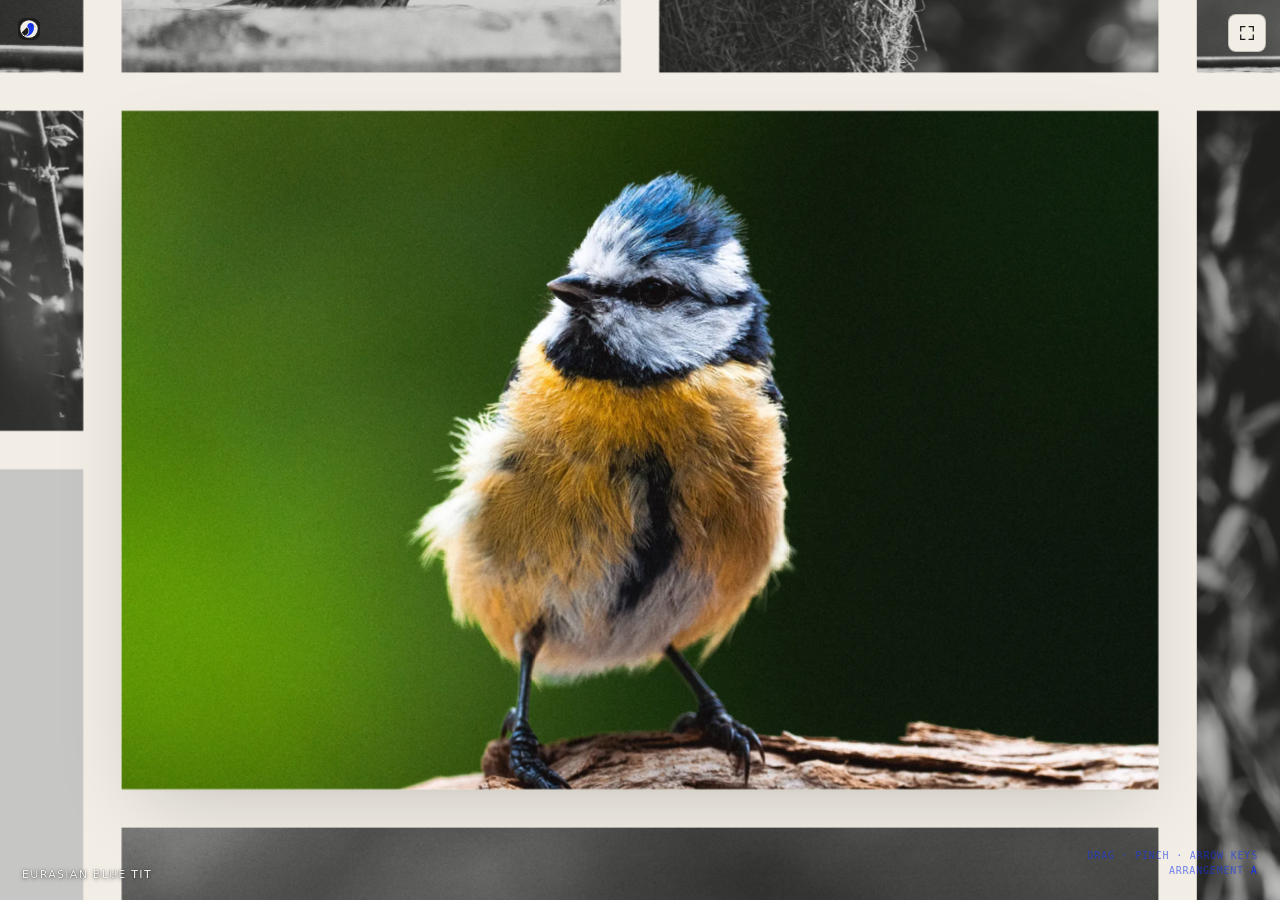
==== public/index.html @ 60cd08bb "Re-identify the tit photographs and cut the repo down to what ships Two strands of work that touch t" ====
<!DOCTYPE html>
<html lang="en">
<head>
<meta charset="UTF-8" />
<meta name="viewport" content="width=device-width, initial-scale=1.0, viewport-fit=cover" />
<title>Kees Leemeijer · Bird Photography</title>
<meta name="description" content="Portfolio of bird photography by Kees Leemeijer — a hand-arranged, pannable plane of species portraits from Europe and beyond." />
<link rel="canonical" href="https://gewoonkees132.github.io/Bird-portfolio/" />
<meta name="theme-color" content="#1635ee" />

<meta property="og:type" content="website" />
<meta property="og:site_name" content="Kees Leemeijer" />
<meta property="og:title" content="Kees Leemeijer · Bird Photography" />
<meta property="og:description" content="Portfolio of bird photography by Kees Leemeijer — a hand-arranged, pannable plane of species portraits from Europe and beyond." />
<meta property="og:url" content="https://gewoonkees132.github.io/Bird-portfolio/" />
<meta property="og:image" content="https://gewoonkees132.github.io/Bird-portfolio/files/P5-Green_Bee-eater.webp" />
<meta property="og:image:alt" content="Asian Green Bee-eater perched in evening light." />

<meta name="twitter:card" content="summary_large_image" />
<meta name="twitter:title" content="Kees Leemeijer · Bird Photography" />
<meta name="twitter:description" content="Portfolio of bird photography by Kees Leemeijer — a hand-arranged, pannable plane of species portraits from Europe and beyond." />
<meta name="twitter:image" content="https://gewoonkees132.github.io/Bird-portfolio/files/P5-Green_Bee-eater.webp" />

<link rel="icon" type="image/svg+xml" href="files/logo.svg" />
<link rel="preload" as="image" href="files/P5-Green_Bee-eater.webp" fetchpriority="high" />
<link rel="stylesheet" href="styles.css" />

<script type="application/ld+json">
{
  "@context": "https://schema.org",
  "@graph": [
    {
      "@type": "Person",
      "name": "Kees Leemeijer",
      "url": "https://gewoonkees132.github.io/Bird-portfolio/",
      "image": "https://gewoonkees132.github.io/Bird-portfolio/files/P5-Green_Bee-eater.webp",
      "jobTitle": "Bird photographer",
      "email": "mailto:kees_leemeijer@hotmail.com"
    },
    {
      "@type": "ImageGallery",
      "name": "Bird Photography by Kees Leemeijer",
      "url": "https://gewoonkees132.github.io/Bird-portfolio/",
      "creator": { "@type": "Person", "name": "Kees Leemeijer" },
      "image": [
        {"@type":"ImageObject","name":"European Robin","contentUrl":"https://gewoonkees132.github.io/Bird-portfolio/files/P1-European_Robin.webp"},
        {"@type":"ImageObject","name":"Baya Weaver","contentUrl":"https://gewoonkees132.github.io/Bird-portfolio/files/P2-Baya_Weaver.webp"},
        {"@type":"ImageObject","name":"Eurasian Jay","contentUrl":"https://gewoonkees132.github.io/Bird-portfolio/files/P3-Eurasian_Jay.webp"},
        {"@type":"ImageObject","name":"Dunnock","contentUrl":"https://gewoonkees132.github.io/Bird-portfolio/files/P4-Dunnock.webp"},
        {"@type":"ImageObject","name":"Asian Green Bee-eater","contentUrl":"https://gewoonkees132.github.io/Bird-portfolio/files/P5-Green_Bee-eater.webp"},
        {"@type":"ImageObject","name":"Baya Weaver","contentUrl":"https://gewoonkees132.github.io/Bird-portfolio/files/P6-Baya_Weaver_display.webp"},
        {"@type":"ImageObject","name":"Eurasian Blue Tit","contentUrl":"https://gewoonkees132.github.io/Bird-portfolio/files/P7-Eurasian_Blue_Tit.webp"},
        {"@type":"ImageObject","name":"Jerdon’s Bushlark","contentUrl":"https://gewoonkees132.github.io/Bird-portfolio/files/P8-Jerdons_Bushlark.webp"},
        {"@type":"ImageObject","name":"Eurasian Blue Tit","contentUrl":"https://gewoonkees132.github.io/Bird-portfolio/files/P9-Eurasian_Blue_Tit.webp"},
        {"@type":"ImageObject","name":"Great Tit","contentUrl":"https://gewoonkees132.github.io/Bird-portfolio/files/P10-Great_Tit.webp"},
        {"@type":"ImageObject","name":"Great Tit","contentUrl":"https://gewoonkees132.github.io/Bird-portfolio/files/P11-Great_Tit.webp"},
        {"@type":"ImageObject","name":"Great Tit","contentUrl":"https://gewoonkees132.github.io/Bird-portfolio/files/P12-Great_Tit.webp"},
        {"@type":"ImageObject","name":"Eurasian Blue Tit","contentUrl":"https://gewoonkees132.github.io/Bird-portfolio/files/P13-Eurasian_Blue_Tit.webp"},
        {"@type":"ImageObject","name":"European Robin","contentUrl":"https://gewoonkees132.github.io/Bird-portfolio/files/P14-European_Robin.webp"},
        {"@type":"ImageObject","name":"European Robin","contentUrl":"https://gewoonkees132.github.io/Bird-portfolio/files/P15-European_Robin.webp"},
        {"@type":"ImageObject","name":"European Robin","contentUrl":"https://gewoonkees132.github.io/Bird-portfolio/files/P16-European_Robin.webp"}
      ]
    }
  ]
}
</script>
</head>
<body>
<main>

  <!-- Desktop spatial plane (decorative for AT — mobile edition serves screen readers) -->
  <div class="stage" id="stage" aria-hidden="true" aria-label="Pannable photograph plane. Drag, pinch, or use arrow keys to explore. Mobile visitors see an editorial scroll below.">
    <div class="plane" id="plane"></div>
  </div>

  <!-- Identity (wordmark + pictogram) -->
  <a class="identity" href="mailto:kees_leemeijer@hotmail.com" aria-label="Email Kees Leemeijer">
    <img class="pictogram" src="files/logo.svg" alt="" aria-hidden="true" />
    <h1 class="wordmark"><span class="name">Kees Leemeijer</span><span class="dot">.</span></h1>
  </a>

  <!-- Species label, pinned bottom-left.
       Resting: just .line-name in small caps on the photo.
       Bloomed: name + latin, hairline-separated lede / vitals / fun-fact pull. -->
  <div class="species" id="species">
    <!-- Resting label and bloomed title are two elements that crossfade on
         bloom (no layout morph). The resting label carries aria-live so the
         current species is announced; the bloomed title duplicates it visually
         and is hidden from AT. -->
    <div class="line-name line-name--bloom" aria-hidden="true"></div>
    <div class="line-name line-name--rest" aria-live="polite" aria-atomic="true"></div>
    <div class="line-lede"></div>
    <div class="line-vitals"></div>
    <div class="line-fact"></div>
  </div>

  <!-- Quiet pan affordance: arrangement letter + drag hint -->
  <div class="compass">
    <div>Drag · pinch · arrow keys</div>
    <div>Arrangement <span class="arr" id="compass-arr">A</span></div>
  </div>

  <!-- Full-screen viewer. The top-right control opens the focused photograph
       full screen and then *is* the close button — it never moves, it only
       swaps its glyph. The species opener stays layered above the viewer so
       its plate can still be read and toggled over the image. -->
  <button class="fs-toggle" id="fs-toggle" type="button"
          aria-controls="fullscreen" aria-expanded="false"
          aria-label="View this photograph full screen">
    <svg class="fs-ico fs-ico--expand" viewBox="0 0 20 20" aria-hidden="true" focusable="false">
      <path d="M3 7.5V3h4.5M12.5 3H17v4.5M17 12.5V17h-4.5M7.5 17H3v-4.5" />
    </svg>
    <svg class="fs-ico fs-ico--close" viewBox="0 0 20 20" aria-hidden="true" focusable="false">
      <path d="M5 5l10 10M15 5L5 15" />
    </svg>
  </button>

  <div class="fullscreen" id="fullscreen" hidden>
    <img class="fs-img" id="fs-img" alt="" decoding="async" draggable="false" />
  </div>

  <!-- Mobile placeholder edition -->
  <div class="mobile-edition">
    <div class="mobile-identity">
      <img class="pictogram" src="files/logo.svg" alt="" aria-hidden="true" />
      <h1 class="mobile-name"><span class="name">Kees Leemeijer</span><span class="dot">.</span></h1>
    </div>
    <div class="mobile-note">Mobile edition — placeholder. Final order is editorial, hand-ordered, opening with Arrangement A's lead.</div>

    <div class="mcell" data-sp="5">
      <div class="mphoto" style="aspect-ratio: 3/2; --ph-band-a:#a87a3e; --ph-band-b:#b8893f;">
        <img src="files/P5-Green_Bee-eater.webp" alt="" fetchpriority="high" decoding="async" />
        <span>P5 · ASIAN GREEN BEE-EATER</span>
      </div>
      <div class="mlabel">Asian Green Bee-eater<span class="latin">Merops orientalis</span></div>
    </div>
    <div class="mcell" data-sp="13">
      <div class="mphoto" style="aspect-ratio: 2/3; --ph-band-a:#6e5444; --ph-band-b:#7e6454;">
        <img src="files/P13-Eurasian_Blue_Tit.webp" alt="" loading="lazy" decoding="async" />
        <span>P13 · EURASIAN BLUE TIT</span>
      </div>
      <div class="mlabel">Eurasian Blue Tit<span class="latin">Cyanistes caeruleus</span></div>
    </div>
    <div class="mcell" data-sp="1">
      <div class="mphoto" style="aspect-ratio: 3/2; --ph-band-a:#3d6b8a; --ph-band-b:#4a7c9a;">
        <img src="files/P1-European_Robin.webp" alt="" loading="lazy" decoding="async" />
        <span>P1 · EUROPEAN ROBIN</span>
      </div>
      <div class="mlabel">European Robin<span class="latin">Erithacus rubecula</span></div>
    </div>
    <div class="mcell" data-sp="2">
      <div class="mphoto" style="aspect-ratio: 2/3; --ph-band-a:#c79e6e; --ph-band-b:#b88c5e;">
        <img src="files/P2-Baya_Weaver.webp" alt="" loading="lazy" decoding="async" />
        <span>P2 · BAYA WEAVER</span>
      </div>
      <div class="mlabel">Baya Weaver<span class="latin">Ploceus philippinus</span></div>
    </div>
    <div class="mcell" data-sp="7">
      <div class="mphoto" style="aspect-ratio: 3/2; --ph-band-a:#6e5444; --ph-band-b:#7e6454;">
        <img src="files/P7-Eurasian_Blue_Tit.webp" alt="" loading="lazy" decoding="async" />
        <span>P7 · EURASIAN BLUE TIT</span>
      </div>
      <div class="mlabel">Eurasian Blue Tit<span class="latin">Cyanistes caeruleus</span></div>
    </div>
    <div class="mcell" data-sp="3">
      <div class="mphoto" style="aspect-ratio: 3/2; --ph-band-a:#7a8b76; --ph-band-b:#8a9c86;">
        <img src="files/P3-Eurasian_Jay.webp" alt="" loading="lazy" decoding="async" />
        <span>P3 · EURASIAN JAY</span>
      </div>
      <div class="mlabel">Eurasian Jay<span class="latin">Garrulus glandarius</span></div>
    </div>
    <div class="mcell" data-sp="16">
      <div class="mphoto" style="aspect-ratio: 2/3; --ph-band-a:#3d6b8a; --ph-band-b:#4a7c9a;">
        <img src="files/P16-European_Robin.webp" alt="" loading="lazy" decoding="async" />
        <span>P16 · EUROPEAN ROBIN</span>
      </div>
      <div class="mlabel">European Robin<span class="latin">Erithacus rubecula</span></div>
    </div>
    <div class="mcell" data-sp="9">
      <div class="mphoto" style="aspect-ratio: 3/2; --ph-band-a:#6e5444; --ph-band-b:#7e6454;">
        <img src="files/P9-Eurasian_Blue_Tit.webp" alt="" loading="lazy" decoding="async" />
        <span>P9 · EURASIAN BLUE TIT</span>
      </div>
      <div class="mlabel">Eurasian Blue Tit<span class="latin">Cyanistes caeruleus</span></div>
    </div>
    <div class="mcell" data-sp="6">
      <div class="mphoto" style="aspect-ratio: 2/3; --ph-band-a:#8b7848; --ph-band-b:#9a8758;">
        <img src="files/P6-Baya_Weaver_display.webp" alt="" loading="lazy" decoding="async" />
        <span>P6 · BAYA WEAVER</span>
      </div>
      <div class="mlabel">Baya Weaver<span class="latin">Ploceus philippinus</span></div>
    </div>
    <div class="mcell" data-sp="10">
      <div class="mphoto" style="aspect-ratio: 3/2; --ph-band-a:#6e5444; --ph-band-b:#7e6454;">
        <img src="files/P10-Great_Tit.webp" alt="" loading="lazy" decoding="async" />
        <span>P10 · GREAT TIT</span>
      </div>
      <div class="mlabel">Great Tit<span class="latin">Parus major</span></div>
    </div>
    <div class="mcell" data-sp="14">
      <div class="mphoto" style="aspect-ratio: 3/2; --ph-band-a:#3d6b8a; --ph-band-b:#4a7c9a;">
        <img src="files/P14-European_Robin.webp" alt="" loading="lazy" decoding="async" />
        <span>P14 · EUROPEAN ROBIN</span>
      </div>
      <div class="mlabel">European Robin<span class="latin">Erithacus rubecula</span></div>
    </div>
    <div class="mcell" data-sp="4">
      <div class="mphoto" style="aspect-ratio: 21/9; --ph-band-a:#3a4a3e; --ph-band-b:#48584c;">
        <img src="files/P4-Dunnock.webp" alt="" loading="lazy" decoding="async" />
        <span>P4 · DUNNOCK</span>
      </div>
      <div class="mlabel">Dunnock<span class="latin">Prunella modularis</span></div>
    </div>
    <div class="mcell" data-sp="11">
      <div class="mphoto" style="aspect-ratio: 3/2; --ph-band-a:#6e5444; --ph-band-b:#7e6454;">
        <img src="files/P11-Great_Tit.webp" alt="" loading="lazy" decoding="async" />
        <span>P11 · GREAT TIT</span>
      </div>
      <div class="mlabel">Great Tit<span class="latin">Parus major</span></div>
    </div>
    <div class="mcell" data-sp="15">
      <div class="mphoto" style="aspect-ratio: 3/2; --ph-band-a:#3d6b8a; --ph-band-b:#4a7c9a;">
        <img src="files/P15-European_Robin.webp" alt="" loading="lazy" decoding="async" />
        <span>P15 · EUROPEAN ROBIN</span>
      </div>
      <div class="mlabel">European Robin<span class="latin">Erithacus rubecula</span></div>
    </div>
    <div class="mcell" data-sp="8">
      <div class="mphoto" style="aspect-ratio: 21/9; --ph-band-a:#cdc4b0; --ph-band-b:#bdb4a0;">
        <img src="files/P8-Jerdons_Bushlark.webp" alt="" loading="lazy" decoding="async" />
        <span>P8 · JERDON&rsquo;S BUSHLARK</span>
      </div>
      <div class="mlabel">Jerdon&rsquo;s Bushlark<span class="latin">Plocealauda affinis</span></div>
    </div>
    <div class="mcell" data-sp="12">
      <div class="mphoto" style="aspect-ratio: 3/2; --ph-band-a:#6e5444; --ph-band-b:#7e6454;">
        <img src="files/P12-Great_Tit.webp" alt="" loading="lazy" decoding="async" />
        <span>P12 · GREAT TIT</span>
      </div>
      <div class="mlabel">Great Tit<span class="latin">Parus major</span></div>
    </div>
  </div>

</main>
<script src="app.js"></script>
</body>
</html>
---- public/styles.css ----
/* ============================================================
   Bird Photography Portfolio — Kees Leemeijer
   Munich '72 spirited inheritance · alectear-feel craft
   ============================================================ */

:root {
  --field:         #F2EEE5;
  --blue:          #1635EE;
  --charcoal:      #1A1A1A;
  --blue-soft:     rgba(22, 53, 238, 0.6);

  /* Spatial — 12x8 cells of an 88px module with a 24px gutter. Must stay in
     sync with TILE_W / TILE_H in app.js; tools/check-arrangements.js asserts it. */
  --tile-width:   1320px;
  --tile-height:   872px;
  --inset-corner:   14px;  /* species plate offset from viewport bottom-left */
  --radius-card:     8px;  /* bloomed species plate corner radius */

  /* Type sizes */
  --wm-size-d:    0.95rem;
  --wm-size-m:    0.86rem;
  --label-size-m: 0.78rem;

  /* Motion */
  --focus-fade:      200ms;
  --focus-easing:    cubic-bezier(0.22, 0.61, 0.36, 1);
  --label-in:        200ms;
  --label-out:       150ms;
  --photo-decode:    200ms;

  /* Substitute for ABC Diatype */
  --font-stack: 'ABC Diatype', system-ui, -apple-system, 'Segoe UI', sans-serif;

  /* Ambient treatment for out-of-focus photographs. app.js used to mirror these
     into custom properties at boot; the two copies had drifted, so the bridge
     was removed on 2026-07-29 and these are now the single source of truth.
     --veil-ambient stands in for the old brightness(0.81): compositing black at
     (1 - 0.81) dims each channel the same way, without a filter on every tile. */
  --ambient-opacity: 0.9;
  --ambient-saturate: 0;
  --veil-ambient: 0.19;
}

* { box-sizing: border-box; }

html, body {
  margin: 0;
  padding: 0;
  height: 100%;
  background: var(--field);
  color: var(--charcoal);
  font-family: var(--font-stack);
  font-feature-settings: "kern" 1, "liga" 1;
  -webkit-font-smoothing: antialiased;
  -moz-osx-font-smoothing: grayscale;
  overflow: hidden;
  letter-spacing: -0.005em;
}

/* ============================================================
   Stage — the 2D pannable plane
   ============================================================ */
.stage {
  position: fixed;
  inset: 0;
  overflow: hidden;
  /* Static grab cursor. Swapping to `grabbing` during drags changed an
     inherited property on the ancestor of ~1700 nodes, forcing a whole-
     subtree style recalc (745ms+ long task at 6x CPU) at every gesture
     start and end. The cursor staying `grab` while dragging is the
     accepted trade. */
  cursor: grab;
  background: var(--field);
  user-select: none;
  -webkit-user-select: none;
  touch-action: none;
}

.plane {
  position: absolute;
  top: 0;
  left: 0;
  will-change: transform;
}

/* ============================================================
   Tile — one arrangement
   ============================================================ */
.tile {
  position: absolute;
  width: var(--tile-width);
  height: var(--tile-height);
}

.photo {
  position: absolute;
  /* overflow:hidden removed so the focus shadow (::before) can render outside
     the box. The img (object-fit:cover, inset:0) and placeholder are exactly
     the slot size, so nothing else overflows. */
  background: var(--field);
  /* opacity (cream wash) and transform are the only transitioned properties on
     focus — both compositor-friendly. Brightness and shadow are carried by the
     opacity-only pseudo overlays below; saturation is a STATIC filter that
     swaps instantly (animating filter on ~15 focused tile-copies per focus
     change was a top long-task source). */
  opacity: var(--ambient-opacity);
  filter: saturate(var(--ambient-saturate));
  transition:
    opacity var(--focus-fade) var(--focus-easing),
    transform var(--focus-fade) var(--focus-easing);
}
/* Brightness veil — see --veil-ambient. Reproduces the old brightness() dim
   exactly; only its opacity transitions (composited). */
.photo::after {
  content: '';
  position: absolute;
  inset: 0;
  background: #000;
  opacity: var(--veil-ambient);
  transition: opacity var(--focus-fade) var(--focus-easing);
  pointer-events: none;
  z-index: 3;
}
/* Pre-rendered focus shadow — static geometry, opacity-faded (composited). */
.photo::before {
  content: '';
  position: absolute;
  inset: 0;
  box-shadow:
    0 1px 2px rgba(0, 0, 0, 0.04),
    0 18px 48px -12px rgba(0, 0, 0, 0.18);
  opacity: 0;
  transition: opacity var(--focus-fade) var(--focus-easing);
  pointer-events: none;
  z-index: -1;
}
.photo.is-focused {
  opacity: 1;
  filter: none;                /* instant saturation reveal (untransitioned) */
  z-index: 2;
}
.photo.is-focused::after  { opacity: 0; }   /* brightness up */
.photo.is-focused::before { opacity: 1; }   /* shadow fades in */

/* Decode fade-in */
.photo.is-entering {
  opacity: 0;
  transform: translateY(4px);
}
.photo.is-entered {
  transition:
    opacity var(--photo-decode) ease-out,
    transform var(--photo-decode) ease-out,
    filter var(--focus-fade) var(--focus-easing);
}

/* The placeholder bar — subtly striped SVG-style fill with
   a centered monospace identifier. Stand-in for real photo. */
.photo .placeholder {
  position: absolute;
  inset: 0;
  display: grid;
  place-items: center;
  background:
    repeating-linear-gradient(
      0deg,
      var(--ph-band-a, #d9d3c5) 0 14px,
      var(--ph-band-b, #cfc7b6) 14px 28px
    );
}
.photo .placeholder::after {
  content: attr(data-label);
  font-family: ui-monospace, "SF Mono", Menlo, Consolas, monospace;
  font-size: 11px;
  letter-spacing: 0.06em;
  color: rgba(26, 26, 26, 0.5);
  text-transform: uppercase;
  padding: 4px 8px;
  background: rgba(242, 238, 229, 0.85);
  border-radius: 1px;
  white-space: nowrap;
}

/* Real photograph layer — covers the placeholder once decoded.
   object-fit: cover crops to slot rectangle (e.g. landscape → wide W slots). */
.photo .photo-img {
  position: absolute;
  inset: 0;
  width: 100%;
  height: 100%;
  object-fit: cover;
  display: block;
  opacity: 0;
  transition: opacity 360ms ease-out;
  pointer-events: none;
  user-select: none;
  -webkit-user-drag: none;
}
.photo.has-image .photo-img { opacity: 1; }
.photo.has-image .placeholder { opacity: 0; }

/* The plane once carried a brand card in one slot per tile (.photo.is-brand).
   Removed 2026-07-28 so every slot is a bird; identity is the .identity corner
   element below. */

/* ============================================================
   Identity — wordmark + pictogram (top-left)
   ============================================================ */
.identity {
  position: fixed;
  top: 18px;
  left: 18px;
  z-index: 10;
  display: inline-flex;
  align-items: center;
  gap: 14px;
  text-decoration: none;
  color: var(--charcoal);
  font-size: var(--wm-size-d);
  font-weight: 500;
  letter-spacing: -0.01em;
  opacity: 0;
  animation: fadeIn 200ms ease-out 80ms forwards;
  cursor: pointer;
}
.identity .pictogram {
  width: 22px;
  height: 22px;
  display: block;
  border-radius: 1px;
  flex-shrink: 0;
}
.identity .name { color: var(--charcoal); }
.identity .dot  { color: var(--blue); }
.identity .name,
.identity .dot {
  opacity: 0;
  transition: opacity var(--label-out) ease-in;
}
.identity:hover .name,
.identity:hover .dot,
.identity:focus-visible .name,
.identity:focus-visible .dot {
  opacity: 1;
  transition: opacity var(--label-in) ease-out;
}

/* ============================================================
   Species label — pinned bottom-left of viewport
   Foreground / background pattern:
     Resting   — vernacular only, small-caps tracked, on photo
     Dwell cue — 24px hairline fades in beneath after 800ms idle
     Bloomed   — cream plate scales open from corner, full trio
   Container is pointer-events:none so the viewport remains pannable
   everywhere except the visible text itself.
   ============================================================ */
.species {
  position: fixed;
  bottom: var(--inset-corner);
  left: var(--inset-corner);
  /* Above .fullscreen (15): the opener and its plate stay readable as an
     overlay on top of the full-screen image. Only .fs-toggle (40) is higher. */
  z-index: 30;
  pointer-events: none;
  /* No resting padding: the resting label is absolutely pinned to the corner,
     so padding only frames the bloom plate (set on .is-blooming). Padding is no
     longer transitioned — that morph was part of the bloom's CLS + long tasks. */
  padding: 0;
  max-width: 40vw;
  opacity: 0;
  transition: opacity var(--label-out) ease-in;
  isolation: isolate;
}
.species.is-visible {
  opacity: 1;
  transition: opacity var(--label-in) ease-out;
}

/* Bloom plate — pseudo-element scales out from bottom-left corner.
   The plate is now a lifted floating card (--inset-corner from edges),
   so it carries a full hairline + a soft shadow rather than the old
   half-frame that relied on the viewport edges. */
.species::before {
  content: '';
  position: absolute;
  inset: 0;
  background: var(--field);
  border: 1px solid rgba(26, 26, 26, 0.22);
  border-radius: var(--radius-card);
  box-shadow: 0 6px 24px -8px rgba(0, 0, 0, 0.22);
  transform-origin: bottom left;
  transform: scale(0);
  opacity: 0;
  transition:
    transform 280ms cubic-bezier(0.2, 0.8, 0.2, 1),
    opacity 200ms ease;
  z-index: -1;
  pointer-events: none;
}
.species.is-blooming {
  pointer-events: auto;
  padding: 14px 20px;
  width: 40vw;
}
.species.is-blooming::before {
  transform: scale(1);
  opacity: 1;
}

/* On narrower viewports (phones, tablets, small laptops) the 40vw bloom
   plate feels cramped — let it span the full width of the viewport, minus
   the inset-corner gutters. Stays anchored to the bottom-left corner; only
   the width changes. The resting (non-bloomed) label is untouched. */
@media (max-width: 960px) {
  .species.is-blooming {
    width: calc(100vw - 2 * var(--inset-corner));
    max-width: none;
  }
}

/* Resting label — vernacular only, small-caps tracked, white with deep shadow.
   Absolutely pinned to the plate's bottom-left corner (~22px from left, ~18px
   from bottom) so the bloomed title can take normal flow. Bloom is a pure
   opacity crossfade between this and .line-name--bloom — no font-size /
   letter-spacing / color / text-shadow / padding morph, which was the page's
   only CLS and a stack of nine non-composited transitions per open/close. */
.species .line-name--rest {
  position: absolute;
  left: 8px;
  bottom: 4px;
  pointer-events: auto;
  cursor: pointer;
  display: inline-block;
  white-space: nowrap;
  font-weight: 500;
  font-size: 11px;
  color: #ffffff;
  text-transform: uppercase;
  letter-spacing: 0.12em;
  line-height: 1.3;
  text-shadow:
    0 1px 4px rgba(0, 0, 0, 0.55),
    0 0 1px rgba(0, 0, 0, 0.85);
  opacity: 1;
  transition:
    opacity var(--label-in) ease,
    padding-left 520ms cubic-bezier(0.16, 1, 0.3, 1);
}
.species.is-blooming .line-name--rest {
  opacity: 0;
  pointer-events: none;
}

/* Bloomed title — vernacular display over italic binomial. In normal flow so
   the plate ::before sizes to it; hidden (opacity 0) until bloom, then fades in
   as the resting label fades out and the plate scales open. */
.species .line-name--bloom {
  display: block;
  pointer-events: auto;
  cursor: pointer;
  font-size: 26px;
  font-weight: 600;
  color: var(--charcoal);
  letter-spacing: -0.018em;
  line-height: 1.0;
  opacity: 0;
  transition: opacity var(--label-in) ease;
}
.species.is-blooming .line-name--bloom { opacity: 1; }
.species:not(.is-blooming) .line-name--bloom { pointer-events: none; }
.species .line-name--bloom .latin {
  display: block;
  font-style: italic;
  color: var(--blue);
  font-weight: 400;
  font-size: 17px;
  line-height: 1.0;
  letter-spacing: 0.002em;
  margin-top: 6px;
}

.species .latin { display: none; }
.species .line-lede,
.species .line-vitals,
.species .line-fact { display: none; }

/* Dwell cue — the logo glyph fades in beside the resting label after idle and
   on hover; the label shifts right to reveal it. Lives only on the resting
   label (the bloomed title leads cleanly without it). */
.species .line-name--rest::before {
  content: '';
  position: absolute;
  left: 0;
  top: 50%;
  width: 18px;
  height: 18px;
  background: url('files/logo.svg') no-repeat center / contain;
  filter: drop-shadow(0 1px 2px rgba(0, 0, 0, 0.5));
  opacity: 0;
  transform: translate(-4px, -50%) scale(0.88);
  transform-origin: left center;
  transition:
    opacity 520ms cubic-bezier(0.16, 1, 0.3, 1),
    transform 520ms cubic-bezier(0.16, 1, 0.3, 1);
  pointer-events: none;
  will-change: opacity, transform;
}
.species:not(.is-blooming) .line-name--rest:hover {
  padding-left: 26px;
}
.species:not(.is-blooming) .line-name--rest:hover::before {
  opacity: 0.65;
  transform: translate(0, -50%) scale(1);
}

/* Idle invitation: the resting label stays solid for most of each
   cycle and softens briefly to draw the eye, then returns. The long
   solid hold (0%–60%) plus a 1800ms idle threshold means quick
   browsing never sees the cue — it only appears once you've truly
   lingered on a photo. Suppressed on hover and during bloom. */
.species.is-dwell:not(.is-blooming) .line-name--rest:not(:hover) {
  animation: speciesInvite 4000ms ease-in-out infinite;
}
@keyframes speciesInvite {
  0%, 60%, 100% { opacity: 1;   }
  80%           { opacity: 0.6; }
}

/* Lede — full width inside the plate, no max-width. Hairline above. */
.species.is-blooming .line-lede {
  display: block;
  margin-top: 10px;
  padding-top: 10px;
  border-top: 1px solid rgba(26, 26, 26, 0.18);
  font-size: 12px;
  line-height: 1.5;
  color: #2a2a2a;
}

/* Vitals strip — flex row of stat columns. */
.species.is-blooming .line-vitals {
  display: flex;
  flex-wrap: wrap;
  gap: 6px 22px;
  margin-top: 10px;
  padding-top: 10px;
  border-top: 1px solid rgba(26, 26, 26, 0.18);
}
.species.is-blooming .line-vitals .stat {
  display: flex;
  flex-direction: column;
}
.species.is-blooming .line-vitals .k {
  font-size: 7.5px;
  letter-spacing: 0.1em;
  text-transform: uppercase;
  color: rgba(26, 26, 26, 0.55);
  font-weight: 500;
  line-height: 1.0;
}
.species.is-blooming .line-vitals .v {
  font-size: 11.5px;
  line-height: 1.1;
  margin-top: 2px;
  font-weight: 500;
  color: var(--charcoal);
}

/* Fun-fact pull — italic body with 2px blue rule on the left. */
.species.is-blooming .line-fact {
  display: block;
  margin-top: 10px;
  padding-top: 10px;
  border-top: 1px solid rgba(26, 26, 26, 0.18);
}
.species.is-blooming .line-fact .fact-body {
  display: block;
  padding-left: 12px;
  border-left: 2px solid var(--blue);
  font-style: italic;
  font-size: 12px;
  line-height: 1.5;
  color: #2a2a2a;
}

/* ============================================================
   Compass — quiet pan affordance bottom-right
   ============================================================ */
.compass {
  position: fixed;
  bottom: 22px;
  right: 22px;
  z-index: 10;
  font-family: ui-monospace, "SF Mono", Menlo, monospace;
  font-size: 10px;
  letter-spacing: 0.08em;
  text-transform: uppercase;
  color: var(--blue-soft);
  text-align: right;
  line-height: 1.5;
  opacity: 0;
  animation: fadeIn 200ms ease-out 280ms forwards;
}
.compass .arr {
  color: var(--blue);
  font-weight: 500;
  letter-spacing: 0.12em;
}

@keyframes fadeIn {
  from { opacity: 0; }
  to   { opacity: 1; }
}

/* ============================================================
   Full-screen viewer — top-right toggle + the plate it opens
   The toggle borrows the bloom plate's surface (cream field,
   hairline, --radius-card, soft lift) so the two corners read as
   one family. Open or closed it holds the same spot; only the
   glyph crossfades, so the control the visitor pressed is the
   control that closes.
   ============================================================ */
.fs-toggle {
  position: fixed;
  top: var(--inset-corner);
  right: var(--inset-corner);
  z-index: 40;
  width: 38px;
  height: 38px;
  display: grid;
  place-items: center;
  padding: 0;
  background: var(--field);
  border: 1px solid rgba(26, 26, 26, 0.22);
  border-radius: var(--radius-card);
  box-shadow: 0 6px 24px -8px rgba(0, 0, 0, 0.22);
  color: var(--charcoal);
  cursor: pointer;
  opacity: 0;
  animation: fadeIn 200ms ease-out 280ms forwards;
  transition: background var(--label-in) ease;
}
.fs-toggle:hover { background: #fff; }
.fs-toggle:focus-visible {
  outline: 2px solid var(--blue);
  outline-offset: 2px;
}
/* Both glyphs share one grid cell so the swap costs no layout. */
.fs-toggle .fs-ico {
  grid-area: 1 / 1;
  width: 18px;
  height: 18px;
  fill: none;
  stroke: currentColor;
  stroke-width: 1.4;
  stroke-linecap: square;
  transition: opacity var(--label-in) ease;
}
.fs-toggle .fs-ico--close          { opacity: 0; }
.fs-toggle.is-open .fs-ico--expand { opacity: 0; }
.fs-toggle.is-open .fs-ico--close  { opacity: 1; }

.fullscreen {
  position: fixed;
  inset: 0;
  z-index: 15;
  background: rgba(12, 12, 12, 0.94);
  opacity: 0;
  transition: opacity var(--label-out) ease-in;
}
/* [hidden] is a UA rule; the class selector above outranks it, so restate it. */
.fullscreen[hidden] { display: none; }
.fullscreen.is-open {
  opacity: 1;
  transition: opacity var(--label-in) ease-out;
}
/* Fit to screen — the whole frame is always visible, capped by whichever axis
   runs out first: a wide photograph meets the left and right edges, an upright
   one meets the top and bottom. `contain` letterboxes the slack axis against the
   backdrop; no inset and no radius, so the photograph reaches the edges it can.

   The box is pinned to .fullscreen's inset rather than centred in a grid track.
   A grid row here is auto-sized *from the image*, which makes `height: 100%` a
   cyclic percentage — it resolved to the natural height, so anything taller than
   the viewport overflowed and got cropped instead of being capped by it.
   Absolute inset gives both percentages a definite box: the viewport. */
.fullscreen .fs-img {
  position: absolute;
  inset: 0;
  width: 100%;
  height: 100%;
  object-fit: contain;       /* object-position defaults to 50% 50% — centred */
  user-select: none;
  -webkit-user-drag: none;
}

/* ============================================================
   Mobile placeholder
   ============================================================ */
.mobile-edition {
  display: none;
  position: fixed;
  inset: 0;
  background: var(--field);
  padding: 18px;
  overflow-y: auto;
  z-index: 20;
}
.mobile-edition .mobile-identity {
  position: sticky;
  top: 0;
  padding: 10px 0 18px;
  background: linear-gradient(to bottom, var(--field) 60%, transparent);
  font-size: var(--wm-size-m);
  display: inline-flex;
  align-items: center;
  gap: 9px;
  color: var(--charcoal);
  font-weight: 500;
  z-index: 2;
}
.mobile-edition .mobile-identity .pictogram { width: 14px; height: 14px; }
.mobile-edition .mobile-note {
  font-family: ui-monospace, "SF Mono", Menlo, monospace;
  font-size: 11px;
  color: rgba(26, 26, 26, 0.5);
  letter-spacing: 0.04em;
  margin: 8px 0 24px;
  line-height: 1.5;
}
.mobile-edition .mcell { margin-bottom: 32px; }
.mobile-edition .mcell .mphoto {
  position: relative;
  background:
    repeating-linear-gradient(0deg,
      var(--ph-band-a, #d9d3c5) 0 14px,
      var(--ph-band-b, #cfc7b6) 14px 28px);
  display: grid;
  place-items: center;
  overflow: hidden;
}
.mobile-edition .mcell .mphoto img {
  position: absolute;
  inset: 0;
  width: 100%;
  height: 100%;
  object-fit: cover;
  display: block;
  user-select: none;
  -webkit-user-drag: none;
}
.mobile-edition .mcell .mphoto:has(img) span { display: none; }
.mobile-edition .mcell .mphoto span {
  font-family: ui-monospace, "SF Mono", Menlo, monospace;
  font-size: 10px;
  letter-spacing: 0.06em;
  color: rgba(26, 26, 26, 0.5);
  text-transform: uppercase;
  padding: 4px 8px;
  background: rgba(242, 238, 229, 0.85);
}
.mobile-edition .mcell .mlabel {
  margin-top: 10px;
  font-size: var(--label-size-m);
  font-weight: 500;
  color: var(--charcoal);
}
.mobile-edition .mcell .mlabel .latin { font-style: italic; color: var(--blue); margin-left: 0.4em; font-weight: 400; }

/* Mobile bloom — per-cell <details> with the same lede / vitals / fun-fact
   content as the desktop bloom plate, anchored inline rather than floating.
   The species label is moved into the summary (see populateMobileBloom), so
   the label row itself is the toggle: label left, "Read more" right, one
   shared underline. Open state animates height via interpolate-size where
   supported. */
.mobile-edition .mcell .mbloom summary {
  list-style: none;
  cursor: pointer;
  display: flex;
  justify-content: space-between;
  align-items: baseline;
  gap: 10px;
  margin-top: 10px;
  padding-bottom: 8px;
  border-bottom: 1px solid rgba(26, 26, 26, 0.18);
  user-select: none;
  -webkit-user-select: none;
}
.mobile-edition .mcell .mbloom summary::-webkit-details-marker { display: none; }
.mobile-edition .mcell .mbloom summary .mlabel { margin-top: 0; }
.mobile-edition .mcell .mbloom .mbloom-cta {
  font-family: ui-monospace, "SF Mono", Menlo, monospace;
  font-size: 10px;
  letter-spacing: 0.08em;
  text-transform: uppercase;
  color: var(--blue);
  font-weight: 500;
  white-space: nowrap;
}
.mobile-edition .mcell .mbloom .mbloom-cta::before {
  content: '+';
  display: inline-block;
  width: 0.7em;
  margin-right: 5px;
  font-size: 14px;
  line-height: 1;
  text-align: center;
}
.mobile-edition .mcell .mbloom .mbloom-cta::after { content: 'Read more'; }
.mobile-edition .mcell .mbloom[open] .mbloom-cta::before { content: '−'; }
.mobile-edition .mcell .mbloom[open] .mbloom-cta::after { content: 'Close'; }

.mobile-edition .mcell .mbloom-body {
  padding-top: 12px;
}
.mobile-edition .mcell .mbloom .mlede {
  font-size: 13px;
  line-height: 1.55;
  color: #2a2a2a;
}
.mobile-edition .mcell .mbloom .mvitals {
  display: flex;
  flex-wrap: wrap;
  gap: 8px 22px;
  margin-top: 12px;
  padding-top: 12px;
  border-top: 1px solid rgba(26, 26, 26, 0.18);
}
.mobile-edition .mcell .mbloom .mvitals .stat {
  display: flex;
  flex-direction: column;
}
.mobile-edition .mcell .mbloom .mvitals .k {
  font-size: 8px;
  letter-spacing: 0.1em;
  text-transform: uppercase;
  color: rgba(26, 26, 26, 0.55);
  font-weight: 500;
  line-height: 1.0;
}
.mobile-edition .mcell .mbloom .mvitals .v {
  font-size: 12px;
  line-height: 1.1;
  margin-top: 3px;
  font-weight: 500;
  color: var(--charcoal);
}
.mobile-edition .mcell .mbloom .mfact {
  margin-top: 12px;
  padding-top: 12px;
  border-top: 1px solid rgba(26, 26, 26, 0.18);
}
.mobile-edition .mcell .mbloom .mfact .fact-body {
  display: block;
  padding-left: 12px;
  border-left: 2px solid var(--blue);
  font-style: italic;
  font-size: 13px;
  line-height: 1.5;
  color: #2a2a2a;
}

/* Smooth open/close where the engine supports animating to/from `auto`.
   Chromium 131+, Firefox 137+, Safari 18.2+. Older engines: instant toggle. */
@supports (interpolate-size: allow-keywords) {
  .mobile-edition .mcell .mbloom::details-content {
    block-size: 0;
    overflow: clip;
    opacity: 0;
    transition:
      block-size 280ms cubic-bezier(0.2, 0.8, 0.2, 1),
      opacity 200ms ease,
      content-visibility 280ms allow-discrete;
    interpolate-size: allow-keywords;
  }
  .mobile-edition .mcell .mbloom[open]::details-content {
    block-size: auto;
    opacity: 1;
  }
}

/* Below the mobile breakpoint: hide the spatial plane and show the
   editorial scroll instead. Mobile visitors get the curated sequence;
   AT users get a properly-structured list with real headings + alts. */
@media (max-width: 720px) {
  .stage, .identity, .species, .compass,
  .fs-toggle, .fullscreen { display: none; }
  .mobile-edition { display: block; }
}

/* ============================================================
   Semantic markup neutralizers
   <h1> wordmark + mobile-name should look identical to the
   former <span><span></span></span> structure. Zero default
   heading margins and inherit type from the parent.
   ============================================================ */
.identity .wordmark {
  font: inherit;
  margin: 0;
  display: inline;
}
.mobile-name {
  font: inherit;
  margin: 0;
  display: inline;
}
.mobile-name .name { color: var(--charcoal); }
.mobile-name .dot  { color: var(--blue); }

/* ============================================================
   Image failure fallback — only ever visible if a .webp 404s
   ============================================================ */
.photo.img-failed::after {
  content: attr(data-species);
  position: absolute;
  inset: auto 8px 8px 8px;   /* override the veil's inset:0 → bottom strip */
  background: none;          /* override the veil fill */
  opacity: 1;                /* override the veil's dim opacity so the label reads */
  z-index: 3;
  color: rgba(255, 255, 255, 0.7);
  font-size: 10px;
  letter-spacing: 0.1em;
  text-transform: uppercase;
  pointer-events: none;
}

/* ============================================================
   404 page — minimal layout for /404.html only
   ============================================================ */
.notfound {
  display: grid;
  place-content: center;
  min-height: 100vh;
  gap: 1rem;
  padding: 2rem;
  text-align: center;
}
.notfound a { color: var(--blue); }
.notfound p { font-size: 14px; }

/* ============================================================
   Print / reduced motion
   ============================================================ */
@media (prefers-reduced-motion: reduce) {
  .photo,
  .photo::before,
  .photo::after,
  .species,
  .species::before,
  .species .line-name,
  .fs-toggle,
  .fs-toggle .fs-ico,
  .fullscreen,
  .mobile-edition .mcell .mbloom::details-content { transition-duration: 0ms; animation-duration: 0ms; }
}
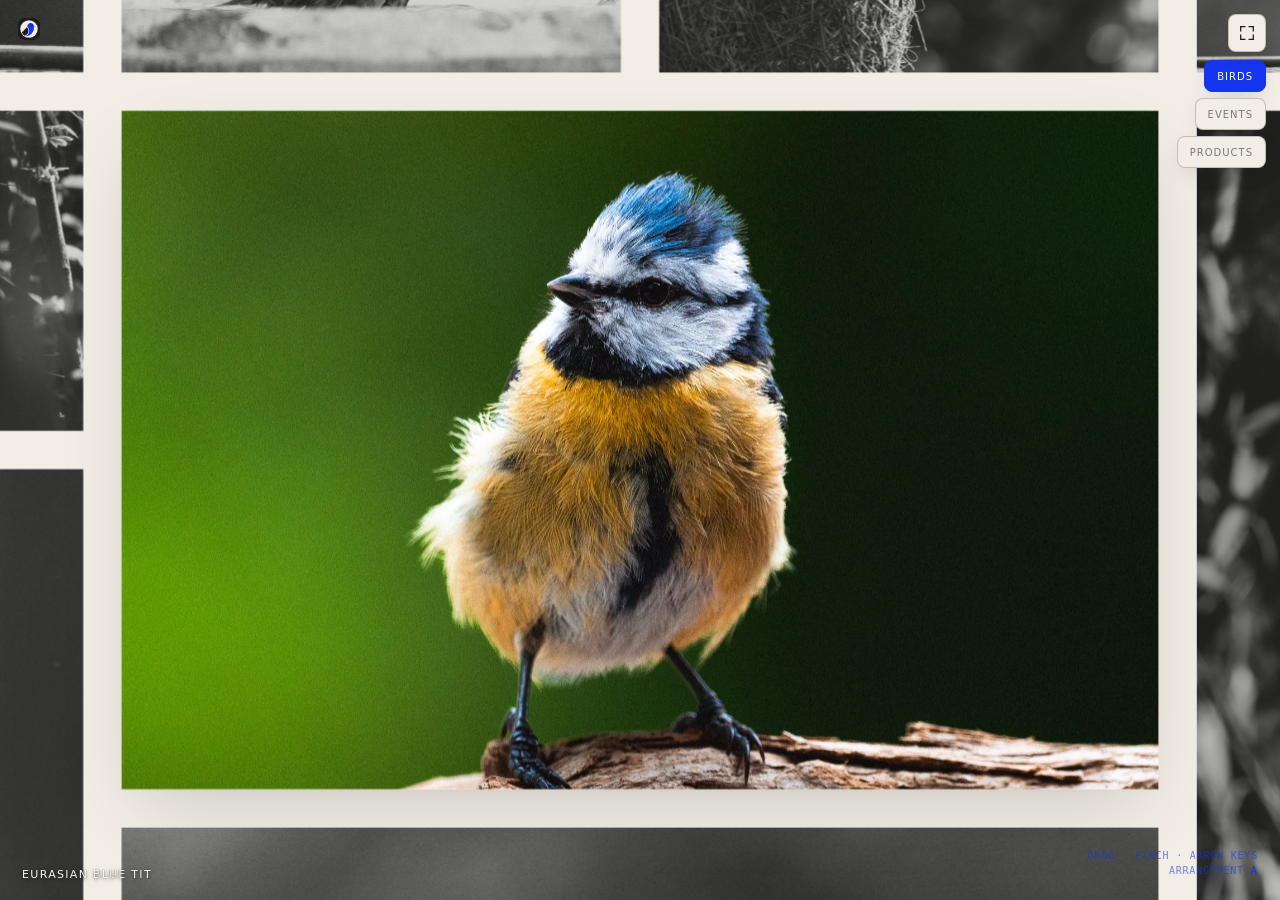
==== commit e6444343: "Add the events and products collections and stack the switcher down the right edge Two batches the p" ====
--- a/public/index.html
+++ b/public/index.html
@@ -3,22 +3,22 @@
 <head>
 <meta charset="UTF-8" />
 <meta name="viewport" content="width=device-width, initial-scale=1.0, viewport-fit=cover" />
-<title>Kees Leemeijer · Bird Photography</title>
-<meta name="description" content="Portfolio of bird photography by Kees Leemeijer — a hand-arranged, pannable plane of species portraits from Europe and beyond." />
+<title>Kees Leemeijer · Photography</title>
+<meta name="description" content="Photography by Kees Leemeijer — a hand-arranged, pannable plane in three collections: birds, events and products." />
 <link rel="canonical" href="https://gewoonkees132.github.io/Bird-portfolio/" />
 <meta name="theme-color" content="#1635ee" />
 
 <meta property="og:type" content="website" />
 <meta property="og:site_name" content="Kees Leemeijer" />
-<meta property="og:title" content="Kees Leemeijer · Bird Photography" />
-<meta property="og:description" content="Portfolio of bird photography by Kees Leemeijer — a hand-arranged, pannable plane of species portraits from Europe and beyond." />
+<meta property="og:title" content="Kees Leemeijer · Photography" />
+<meta property="og:description" content="Photography by Kees Leemeijer — a hand-arranged, pannable plane in three collections: birds, events and products." />
 <meta property="og:url" content="https://gewoonkees132.github.io/Bird-portfolio/" />
 <meta property="og:image" content="https://gewoonkees132.github.io/Bird-portfolio/files/P5-Green_Bee-eater.webp" />
 <meta property="og:image:alt" content="Asian Green Bee-eater perched in evening light." />
 
 <meta name="twitter:card" content="summary_large_image" />
-<meta name="twitter:title" content="Kees Leemeijer · Bird Photography" />
-<meta name="twitter:description" content="Portfolio of bird photography by Kees Leemeijer — a hand-arranged, pannable plane of species portraits from Europe and beyond." />
+<meta name="twitter:title" content="Kees Leemeijer · Photography" />
+<meta name="twitter:description" content="Photography by Kees Leemeijer — a hand-arranged, pannable plane in three collections: birds, events and products." />
 <meta name="twitter:image" content="https://gewoonkees132.github.io/Bird-portfolio/files/P5-Green_Bee-eater.webp" />
 
 <link rel="icon" type="image/svg+xml" href="files/logo.svg" />
@@ -100,6 +100,16 @@
     <div>Arrangement <span class="arr" id="compass-arr">A</span></div>
   </div>
 
+  <!-- Collection switcher — three bodies of work share one plane. Three
+       separate buttons stacked down the right-hand edge, under the viewer
+       toggle. The data-collection keys match COLLECTIONS in app.js, and
+       tools/check-species.js asserts that they still do. -->
+  <div class="collections" id="collections" role="group" aria-label="Choose a collection">
+    <button class="coll-btn" type="button" data-collection="birds"    aria-pressed="true">Birds</button>
+    <button class="coll-btn" type="button" data-collection="events"   aria-pressed="false">Events</button>
+    <button class="coll-btn" type="button" data-collection="products" aria-pressed="false">Products</button>
+  </div>
+
   <!-- Full-screen viewer. The top-right control opens the focused photograph
        full screen and then *is* the close button — it never moves, it only
        swaps its glyph. The species opener stays layered above the viewer so
@@ -125,7 +135,7 @@
       <img class="pictogram" src="files/logo.svg" alt="" aria-hidden="true" />
       <h1 class="mobile-name"><span class="name">Kees Leemeijer</span><span class="dot">.</span></h1>
     </div>
-    <div class="mobile-note">Mobile edition — placeholder. Final order is editorial, hand-ordered, opening with Arrangement A's lead.</div>
+    <div class="mobile-note">Mobile edition — placeholder, birds only. The events and products collections are on the desktop plane; the final mobile order is editorial, hand-ordered, opening with Arrangement A's lead.</div>
 
     <div class="mcell" data-sp="5">
       <div class="mphoto" style="aspect-ratio: 3/2; --ph-band-a:#a87a3e; --ph-band-b:#b8893f;">
--- a/public/styles.css
+++ b/public/styles.css
@@ -1,5 +1,5 @@
 /* ============================================================
-   Bird Photography Portfolio — Kees Leemeijer
+   Photography Portfolio — Kees Leemeijer
    Munich '72 spirited inheritance · alectear-feel craft
    ============================================================ */
 
@@ -559,6 +559,63 @@
 .fs-toggle .fs-ico--close          { opacity: 0; }
 .fs-toggle.is-open .fs-ico--expand { opacity: 0; }
 .fs-toggle.is-open .fs-ico--close  { opacity: 1; }
+
+/* ============================================================
+   Collection switcher — birds / events / products, right edge
+   A vertical column of *individual* plates hanging down the
+   right-hand side, under the viewer toggle. Each button carries
+   its own cream field, hairline, radius and lift — the same
+   surface family as the toggle and the bloom plate — rather than
+   sharing one strip, so the three read as three separate marks
+   against the photo plane. They hang from the right (align-items:
+   flex-end), so each one is only as wide as its own label and the
+   ragged edge falls inward, away from the viewport edge.
+   The active button inverts to the brand blue.
+   ============================================================ */
+.collections {
+  position: fixed;
+  /* Clear the 38px toggle plus a gutter, so the two never overlap. */
+  top: calc(var(--inset-corner) + 38px + 8px);
+  right: var(--inset-corner);
+  z-index: 40;
+  display: flex;
+  flex-direction: column;
+  align-items: flex-end;
+  gap: 6px;
+  opacity: 0;
+  animation: fadeIn 200ms ease-out 280ms forwards;
+}
+.collections .coll-btn {
+  appearance: none;
+  background: var(--field);
+  border: 1px solid rgba(26, 26, 26, 0.22);
+  border-radius: var(--radius-card);
+  box-shadow: 0 6px 24px -8px rgba(0, 0, 0, 0.22);
+  padding: 0 12px;
+  height: 32px;
+  font: inherit;
+  font-size: 10px;
+  font-weight: 500;
+  letter-spacing: 0.1em;
+  text-transform: uppercase;
+  color: rgba(26, 26, 26, 0.55);
+  cursor: pointer;
+  white-space: nowrap;
+  transition:
+    background var(--label-in) ease,
+    border-color var(--label-in) ease,
+    color var(--label-in) ease;
+}
+.collections .coll-btn:hover { color: var(--charcoal); background: #fff; }
+.collections .coll-btn.is-active {
+  background: var(--blue);
+  border-color: var(--blue);
+  color: #fff;
+}
+.collections .coll-btn:focus-visible {
+  outline: 2px solid var(--blue);
+  outline-offset: 2px;
+}
 
 .fullscreen {
   position: fixed;
@@ -784,7 +841,7 @@
    AT users get a properly-structured list with real headings + alts. */
 @media (max-width: 720px) {
   .stage, .identity, .species, .compass,
-  .fs-toggle, .fullscreen { display: none; }
+  .fs-toggle, .fullscreen, .collections { display: none; }
   .mobile-edition { display: block; }
 }
 
@@ -850,6 +907,7 @@
   .species .line-name,
   .fs-toggle,
   .fs-toggle .fs-ico,
+  .collections .coll-btn,
   .fullscreen,
   .mobile-edition .mcell .mbloom::details-content { transition-duration: 0ms; animation-duration: 0ms; }
 }
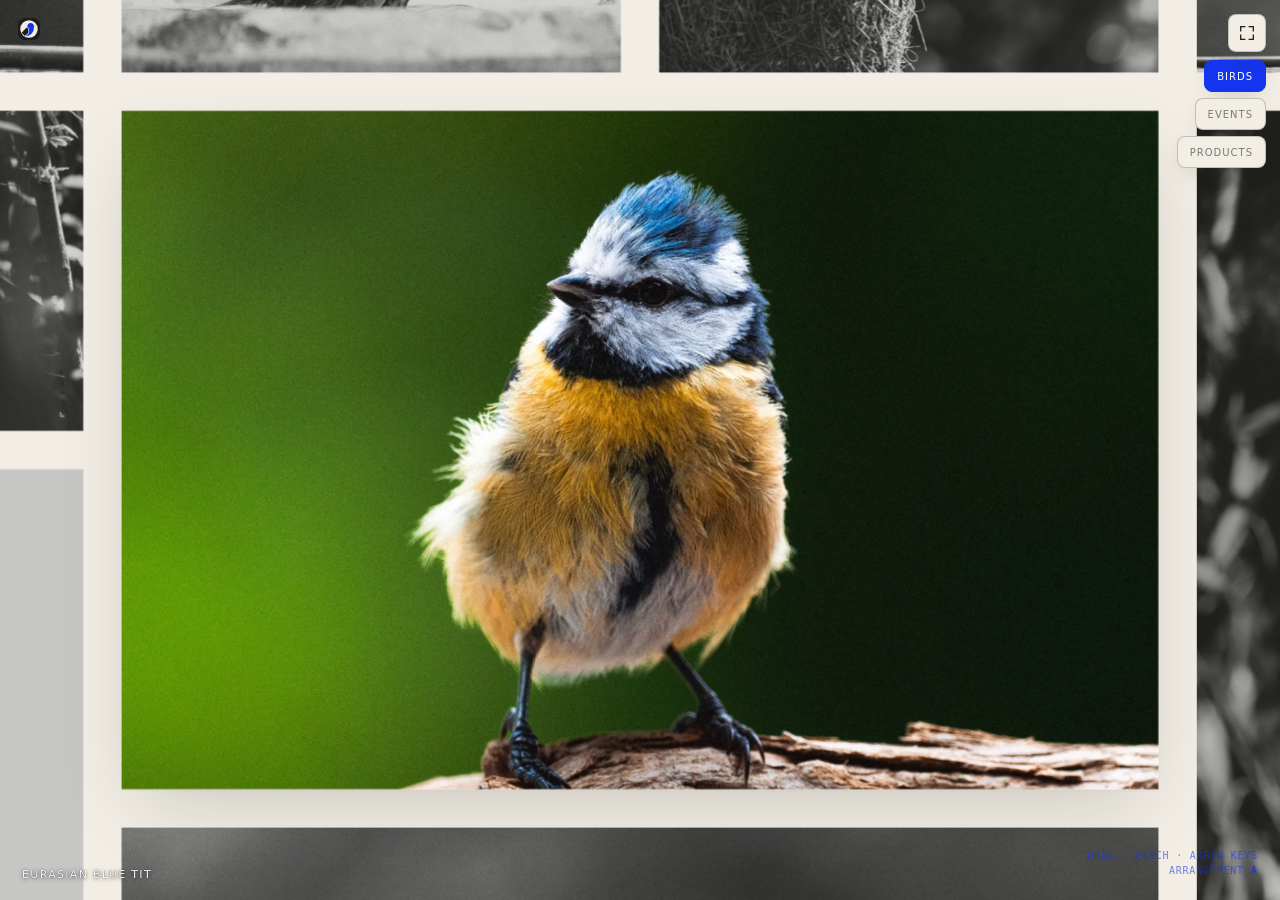
==== commit 31b80153: "Add a mobile set switcher over three bodies of work A 44px corner control opens a panel of three but" ====
--- a/public/index.html
+++ b/public/index.html
@@ -129,125 +129,422 @@
     <img class="fs-img" id="fs-img" alt="" decoding="async" draggable="false" />
   </div>
 
-  <!-- Mobile placeholder edition -->
-  <div class="mobile-edition">
+  <!-- Mobile set control. Mirrors .fs-toggle's contract: fixed in the top-right
+       corner, never moves, never disappears, and becomes its own close button by
+       swapping its glyph. 44px rather than 38px because this one is only ever
+       touched. Lives outside .mobile-edition so the scroll container can never
+       clip or scroll it. -->
+  <button class="set-toggle" id="set-toggle" type="button"
+          aria-controls="set-menu" aria-expanded="false"
+          aria-label="Choose a body of work">
+    <svg class="set-ico set-ico--open" viewBox="0 0 20 20" aria-hidden="true" focusable="false">
+      <path d="M3 5.5h14M3 10h14M3 14.5h14" />
+    </svg>
+    <svg class="set-ico set-ico--close" viewBox="0 0 20 20" aria-hidden="true" focusable="false">
+      <path d="M5 5l10 10M15 5L5 15" />
+    </svg>
+  </button>
+
+  <div class="set-backdrop" id="set-backdrop" hidden></div>
+
+  <div class="set-menu" id="set-menu" role="group" aria-label="Bodies of work" hidden>
+    <button class="set-opt" type="button" data-set-opt="birds">Birds<span class="set-n">16</span></button>
+    <button class="set-opt" type="button" data-set-opt="products">Products<span class="set-n">14</span></button>
+    <button class="set-opt" type="button" data-set-opt="events">Events<span class="set-n">23</span></button>
+  </div>
+
+  <!-- Mobile placeholder edition.
+       data-set is the single source of truth for what is on screen: CSS hides
+       every [data-cat] that does not match it, and JS reads the same attribute
+       to write the header count. Menu and header can never disagree. -->
+  <div class="mobile-edition" id="mobile-edition" data-set="birds">
     <div class="mobile-identity">
-      <img class="pictogram" src="files/logo.svg" alt="" aria-hidden="true" />
-      <h1 class="mobile-name"><span class="name">Kees Leemeijer</span><span class="dot">.</span></h1>
-    </div>
-    <div class="mobile-note">Mobile edition — placeholder, birds only. The events and products collections are on the desktop plane; the final mobile order is editorial, hand-ordered, opening with Arrangement A's lead.</div>
-
-    <div class="mcell" data-sp="5">
+      <span class="mobile-mark">
+        <img class="pictogram" src="files/logo.svg" alt="" aria-hidden="true" />
+        <h1 class="mobile-name"><span class="name">Kees Leemeijer</span><span class="dot">.</span></h1>
+      </span>
+      <span class="mobile-count" id="mobile-count" aria-live="polite"></span>
+    </div>
+    <div class="mobile-note" data-cat="birds">Mobile edition — placeholder. Final order is editorial, hand-ordered, opening with Arrangement A's lead.</div>
+    <div class="mobile-note" data-cat="products">Mobile edition — placeholder. Printed and cast pieces, in production order.</div>
+    <div class="mobile-note" data-cat="events">Mobile edition — placeholder. Exhibitions and build days, in chronological order.</div>
+
+    <div class="mcell" data-cat="birds" data-sp="5">
       <div class="mphoto" style="aspect-ratio: 3/2; --ph-band-a:#a87a3e; --ph-band-b:#b8893f;">
         <img src="files/P5-Green_Bee-eater.webp" alt="" fetchpriority="high" decoding="async" />
         <span>P5 · ASIAN GREEN BEE-EATER</span>
       </div>
       <div class="mlabel">Asian Green Bee-eater<span class="latin">Merops orientalis</span></div>
     </div>
-    <div class="mcell" data-sp="13">
+    <div class="mcell" data-cat="birds" data-sp="13">
       <div class="mphoto" style="aspect-ratio: 2/3; --ph-band-a:#6e5444; --ph-band-b:#7e6454;">
         <img src="files/P13-Eurasian_Blue_Tit.webp" alt="" loading="lazy" decoding="async" />
         <span>P13 · EURASIAN BLUE TIT</span>
       </div>
       <div class="mlabel">Eurasian Blue Tit<span class="latin">Cyanistes caeruleus</span></div>
     </div>
-    <div class="mcell" data-sp="1">
+    <div class="mcell" data-cat="birds" data-sp="1">
       <div class="mphoto" style="aspect-ratio: 3/2; --ph-band-a:#3d6b8a; --ph-band-b:#4a7c9a;">
         <img src="files/P1-European_Robin.webp" alt="" loading="lazy" decoding="async" />
         <span>P1 · EUROPEAN ROBIN</span>
       </div>
       <div class="mlabel">European Robin<span class="latin">Erithacus rubecula</span></div>
     </div>
-    <div class="mcell" data-sp="2">
+    <div class="mcell" data-cat="birds" data-sp="2">
       <div class="mphoto" style="aspect-ratio: 2/3; --ph-band-a:#c79e6e; --ph-band-b:#b88c5e;">
         <img src="files/P2-Baya_Weaver.webp" alt="" loading="lazy" decoding="async" />
         <span>P2 · BAYA WEAVER</span>
       </div>
       <div class="mlabel">Baya Weaver<span class="latin">Ploceus philippinus</span></div>
     </div>
-    <div class="mcell" data-sp="7">
+    <div class="mcell" data-cat="birds" data-sp="7">
       <div class="mphoto" style="aspect-ratio: 3/2; --ph-band-a:#6e5444; --ph-band-b:#7e6454;">
         <img src="files/P7-Eurasian_Blue_Tit.webp" alt="" loading="lazy" decoding="async" />
         <span>P7 · EURASIAN BLUE TIT</span>
       </div>
       <div class="mlabel">Eurasian Blue Tit<span class="latin">Cyanistes caeruleus</span></div>
     </div>
-    <div class="mcell" data-sp="3">
+    <div class="mcell" data-cat="birds" data-sp="3">
       <div class="mphoto" style="aspect-ratio: 3/2; --ph-band-a:#7a8b76; --ph-band-b:#8a9c86;">
         <img src="files/P3-Eurasian_Jay.webp" alt="" loading="lazy" decoding="async" />
         <span>P3 · EURASIAN JAY</span>
       </div>
       <div class="mlabel">Eurasian Jay<span class="latin">Garrulus glandarius</span></div>
     </div>
-    <div class="mcell" data-sp="16">
+    <div class="mcell" data-cat="birds" data-sp="16">
       <div class="mphoto" style="aspect-ratio: 2/3; --ph-band-a:#3d6b8a; --ph-band-b:#4a7c9a;">
         <img src="files/P16-European_Robin.webp" alt="" loading="lazy" decoding="async" />
         <span>P16 · EUROPEAN ROBIN</span>
       </div>
       <div class="mlabel">European Robin<span class="latin">Erithacus rubecula</span></div>
     </div>
-    <div class="mcell" data-sp="9">
+    <div class="mcell" data-cat="birds" data-sp="9">
       <div class="mphoto" style="aspect-ratio: 3/2; --ph-band-a:#6e5444; --ph-band-b:#7e6454;">
         <img src="files/P9-Eurasian_Blue_Tit.webp" alt="" loading="lazy" decoding="async" />
         <span>P9 · EURASIAN BLUE TIT</span>
       </div>
       <div class="mlabel">Eurasian Blue Tit<span class="latin">Cyanistes caeruleus</span></div>
     </div>
-    <div class="mcell" data-sp="6">
+    <div class="mcell" data-cat="birds" data-sp="6">
       <div class="mphoto" style="aspect-ratio: 2/3; --ph-band-a:#8b7848; --ph-band-b:#9a8758;">
         <img src="files/P6-Baya_Weaver_display.webp" alt="" loading="lazy" decoding="async" />
         <span>P6 · BAYA WEAVER</span>
       </div>
       <div class="mlabel">Baya Weaver<span class="latin">Ploceus philippinus</span></div>
     </div>
-    <div class="mcell" data-sp="10">
+    <div class="mcell" data-cat="birds" data-sp="10">
       <div class="mphoto" style="aspect-ratio: 3/2; --ph-band-a:#6e5444; --ph-band-b:#7e6454;">
         <img src="files/P10-Great_Tit.webp" alt="" loading="lazy" decoding="async" />
         <span>P10 · GREAT TIT</span>
       </div>
       <div class="mlabel">Great Tit<span class="latin">Parus major</span></div>
     </div>
-    <div class="mcell" data-sp="14">
+    <div class="mcell" data-cat="birds" data-sp="14">
       <div class="mphoto" style="aspect-ratio: 3/2; --ph-band-a:#3d6b8a; --ph-band-b:#4a7c9a;">
         <img src="files/P14-European_Robin.webp" alt="" loading="lazy" decoding="async" />
         <span>P14 · EUROPEAN ROBIN</span>
       </div>
       <div class="mlabel">European Robin<span class="latin">Erithacus rubecula</span></div>
     </div>
-    <div class="mcell" data-sp="4">
+    <div class="mcell" data-cat="birds" data-sp="4">
       <div class="mphoto" style="aspect-ratio: 21/9; --ph-band-a:#3a4a3e; --ph-band-b:#48584c;">
         <img src="files/P4-Dunnock.webp" alt="" loading="lazy" decoding="async" />
         <span>P4 · DUNNOCK</span>
       </div>
       <div class="mlabel">Dunnock<span class="latin">Prunella modularis</span></div>
     </div>
-    <div class="mcell" data-sp="11">
+    <div class="mcell" data-cat="birds" data-sp="11">
       <div class="mphoto" style="aspect-ratio: 3/2; --ph-band-a:#6e5444; --ph-band-b:#7e6454;">
         <img src="files/P11-Great_Tit.webp" alt="" loading="lazy" decoding="async" />
         <span>P11 · GREAT TIT</span>
       </div>
       <div class="mlabel">Great Tit<span class="latin">Parus major</span></div>
     </div>
-    <div class="mcell" data-sp="15">
+    <div class="mcell" data-cat="birds" data-sp="15">
       <div class="mphoto" style="aspect-ratio: 3/2; --ph-band-a:#3d6b8a; --ph-band-b:#4a7c9a;">
         <img src="files/P15-European_Robin.webp" alt="" loading="lazy" decoding="async" />
         <span>P15 · EUROPEAN ROBIN</span>
       </div>
       <div class="mlabel">European Robin<span class="latin">Erithacus rubecula</span></div>
     </div>
-    <div class="mcell" data-sp="8">
+    <div class="mcell" data-cat="birds" data-sp="8">
       <div class="mphoto" style="aspect-ratio: 21/9; --ph-band-a:#cdc4b0; --ph-band-b:#bdb4a0;">
         <img src="files/P8-Jerdons_Bushlark.webp" alt="" loading="lazy" decoding="async" />
         <span>P8 · JERDON&rsquo;S BUSHLARK</span>
       </div>
       <div class="mlabel">Jerdon&rsquo;s Bushlark<span class="latin">Plocealauda affinis</span></div>
     </div>
-    <div class="mcell" data-sp="12">
+    <div class="mcell" data-cat="birds" data-sp="12">
       <div class="mphoto" style="aspect-ratio: 3/2; --ph-band-a:#6e5444; --ph-band-b:#7e6454;">
         <img src="files/P12-Great_Tit.webp" alt="" loading="lazy" decoding="async" />
         <span>P12 · GREAT TIT</span>
       </div>
       <div class="mlabel">Great Tit<span class="latin">Parus major</span></div>
+    </div>
+
+    <!-- Products set — hidden unless .mobile-edition[data-set="products"].
+         Every image stays loading="lazy": a display:none cell never intersects
+         the viewport, so an inactive set costs no bytes until it is chosen. -->
+    <div class="mcell" data-cat="products">
+      <div class="mphoto" style="aspect-ratio: 3/2; --ph-band-a:#483838; --ph-band-b:#3f3131;">
+        <img src="files/products/R1-Sika_2K_Column.webp" alt="" loading="lazy" decoding="async" />
+        <span>R1 · SIKA 2K COLUMN</span>
+      </div>
+      <div class="mlabel">Sika 2K Column</div>
+    </div>
+    <div class="mcell" data-cat="products">
+      <div class="mphoto" style="aspect-ratio: 2/3; --ph-band-a:#181818; --ph-band-b:#151515;">
+        <img src="files/products/R2-Sika_2K_Column.webp" alt="" loading="lazy" decoding="async" />
+        <span>R2 · SIKA 2K COLUMN</span>
+      </div>
+      <div class="mlabel">Sika 2K Column</div>
+    </div>
+    <div class="mcell" data-cat="products">
+      <div class="mphoto" style="aspect-ratio: 2/3; --ph-band-a:#888878; --ph-band-b:#78786a;">
+        <img src="files/products/R3-Sika_2K_Column.webp" alt="" loading="lazy" decoding="async" />
+        <span>R3 · SIKA 2K COLUMN</span>
+      </div>
+      <div class="mlabel">Sika 2K Column</div>
+    </div>
+    <div class="mcell" data-cat="products">
+      <div class="mphoto" style="aspect-ratio: 3/2; --ph-band-a:#181818; --ph-band-b:#151515;">
+        <img src="files/products/R4-Colour_Printing.webp" alt="" loading="lazy" decoding="async" />
+        <span>R4 · COLOUR PRINTING</span>
+      </div>
+      <div class="mlabel">Colour Printing</div>
+    </div>
+    <div class="mcell" data-cat="products">
+      <div class="mphoto" style="aspect-ratio: 3/2; --ph-band-a:#281818; --ph-band-b:#231515;">
+        <img src="files/products/R5-Addidex_Showpiece.webp" alt="" loading="lazy" decoding="async" />
+        <span>R5 · ADDIDEX SHOWPIECE</span>
+      </div>
+      <div class="mlabel">Addidex Showpiece</div>
+    </div>
+    <div class="mcell" data-cat="products">
+      <div class="mphoto" style="aspect-ratio: 2/3; --ph-band-a:#180808; --ph-band-b:#150707;">
+        <img src="files/products/R6-Addidex_Showpiece.webp" alt="" loading="lazy" decoding="async" />
+        <span>R6 · ADDIDEX SHOWPIECE</span>
+      </div>
+      <div class="mlabel">Addidex Showpiece</div>
+    </div>
+    <div class="mcell" data-cat="products">
+      <div class="mphoto" style="aspect-ratio: 3/2; --ph-band-a:#583838; --ph-band-b:#4d3131;">
+        <img src="files/products/R7-Studio_Piece.webp" alt="" loading="lazy" decoding="async" />
+        <span>R7 · STUDIO PIECE</span>
+      </div>
+      <div class="mlabel">Studio Piece</div>
+    </div>
+    <div class="mcell" data-cat="products">
+      <div class="mphoto" style="aspect-ratio: 3/2; --ph-band-a:#281818; --ph-band-b:#231515;">
+        <img src="files/products/R8-Untitled_Piece.webp" alt="" loading="lazy" decoding="async" />
+        <span>R8 · UNTITLED PIECE</span>
+      </div>
+      <div class="mlabel">Untitled Piece</div>
+    </div>
+    <div class="mcell" data-cat="products">
+      <div class="mphoto" style="aspect-ratio: 3/2; --ph-band-a:#281818; --ph-band-b:#231515;">
+        <img src="files/products/R9-Untitled_Piece.webp" alt="" loading="lazy" decoding="async" />
+        <span>R9 · UNTITLED PIECE</span>
+      </div>
+      <div class="mlabel">Untitled Piece</div>
+    </div>
+    <div class="mcell" data-cat="products">
+      <div class="mphoto" style="aspect-ratio: 3/2; --ph-band-a:#f8f8f8; --ph-band-b:#dadada;">
+        <img src="files/products/R10-Untitled_Piece.webp" alt="" loading="lazy" decoding="async" />
+        <span>R10 · UNTITLED PIECE</span>
+      </div>
+      <div class="mlabel">Untitled Piece</div>
+    </div>
+    <div class="mcell" data-cat="products">
+      <div class="mphoto" style="aspect-ratio: 3/2; --ph-band-a:#181818; --ph-band-b:#151515;">
+        <img src="files/products/R11-Untitled_Piece.webp" alt="" loading="lazy" decoding="async" />
+        <span>R11 · UNTITLED PIECE</span>
+      </div>
+      <div class="mlabel">Untitled Piece</div>
+    </div>
+    <div class="mcell" data-cat="products">
+      <div class="mphoto" style="aspect-ratio: 3/2; --ph-band-a:#483838; --ph-band-b:#3f3131;">
+        <img src="files/products/R12-Untitled_Piece.webp" alt="" loading="lazy" decoding="async" />
+        <span>R12 · UNTITLED PIECE</span>
+      </div>
+      <div class="mlabel">Untitled Piece</div>
+    </div>
+    <div class="mcell" data-cat="products">
+      <div class="mphoto" style="aspect-ratio: 2/3; --ph-band-a:#483838; --ph-band-b:#3f3131;">
+        <img src="files/products/R13-Untitled_Piece.webp" alt="" loading="lazy" decoding="async" />
+        <span>R13 · UNTITLED PIECE</span>
+      </div>
+      <div class="mlabel">Untitled Piece</div>
+    </div>
+    <div class="mcell" data-cat="products">
+      <div class="mphoto" style="aspect-ratio: 2/3; --ph-band-a:#585858; --ph-band-b:#4d4d4d;">
+        <img src="files/products/R14-Untitled_Piece.webp" alt="" loading="lazy" decoding="async" />
+        <span>R14 · UNTITLED PIECE</span>
+      </div>
+      <div class="mlabel">Untitled Piece</div>
+    </div>
+
+    <!-- Events set — same contract as products. -->
+    <div class="mcell" data-cat="events">
+      <div class="mphoto" style="aspect-ratio: 3/2; --ph-band-a:#885838; --ph-band-b:#784d31;">
+        <img src="files/events/E1-Bouwen_met_Aarde.webp" alt="" loading="lazy" decoding="async" />
+        <span>E1 · BOUWEN MET AARDE</span>
+      </div>
+      <div class="mlabel">Bouwen met Aarde</div>
+    </div>
+    <div class="mcell" data-cat="events">
+      <div class="mphoto" style="aspect-ratio: 3/2; --ph-band-a:#181818; --ph-band-b:#151515;">
+        <img src="files/events/E2-Bouwen_met_Aarde.webp" alt="" loading="lazy" decoding="async" />
+        <span>E2 · BOUWEN MET AARDE</span>
+      </div>
+      <div class="mlabel">Bouwen met Aarde</div>
+    </div>
+    <div class="mcell" data-cat="events">
+      <div class="mphoto" style="aspect-ratio: 3/2; --ph-band-a:#181818; --ph-band-b:#151515;">
+        <img src="files/events/E3-Bouwen_met_Aarde.webp" alt="" loading="lazy" decoding="async" />
+        <span>E3 · BOUWEN MET AARDE</span>
+      </div>
+      <div class="mlabel">Bouwen met Aarde</div>
+    </div>
+    <div class="mcell" data-cat="events">
+      <div class="mphoto" style="aspect-ratio: 2/3; --ph-band-a:#181818; --ph-band-b:#151515;">
+        <img src="files/events/E4-Bouwen_met_Aarde.webp" alt="" loading="lazy" decoding="async" />
+        <span>E4 · BOUWEN MET AARDE</span>
+      </div>
+      <div class="mlabel">Bouwen met Aarde</div>
+    </div>
+    <div class="mcell" data-cat="events">
+      <div class="mphoto" style="aspect-ratio: 3/2; --ph-band-a:#180808; --ph-band-b:#150707;">
+        <img src="files/events/E5-Bouwen_met_Aarde.webp" alt="" loading="lazy" decoding="async" />
+        <span>E5 · BOUWEN MET AARDE</span>
+      </div>
+      <div class="mlabel">Bouwen met Aarde</div>
+    </div>
+    <div class="mcell" data-cat="events">
+      <div class="mphoto" style="aspect-ratio: 2/3; --ph-band-a:#f8f8f8; --ph-band-b:#dadada;">
+        <img src="files/events/E6-Bouwen_met_Aarde.webp" alt="" loading="lazy" decoding="async" />
+        <span>E6 · BOUWEN MET AARDE</span>
+      </div>
+      <div class="mlabel">Bouwen met Aarde</div>
+    </div>
+    <div class="mcell" data-cat="events">
+      <div class="mphoto" style="aspect-ratio: 3/2; --ph-band-a:#180808; --ph-band-b:#150707;">
+        <img src="files/events/E7-Bouwen_met_Aarde.webp" alt="" loading="lazy" decoding="async" />
+        <span>E7 · BOUWEN MET AARDE</span>
+      </div>
+      <div class="mlabel">Bouwen met Aarde</div>
+    </div>
+    <div class="mcell" data-cat="events">
+      <div class="mphoto" style="aspect-ratio: 3/2; --ph-band-a:#e8e8f8; --ph-band-b:#ccccda;">
+        <img src="files/events/E8-Addidex_2026.webp" alt="" loading="lazy" decoding="async" />
+        <span>E8 · ADDIDEX 2026</span>
+      </div>
+      <div class="mlabel">Addidex 2026</div>
+    </div>
+    <div class="mcell" data-cat="events">
+      <div class="mphoto" style="aspect-ratio: 3/2; --ph-band-a:#181818; --ph-band-b:#151515;">
+        <img src="files/events/E9-Addidex_2026.webp" alt="" loading="lazy" decoding="async" />
+        <span>E9 · ADDIDEX 2026</span>
+      </div>
+      <div class="mlabel">Addidex 2026</div>
+    </div>
+    <div class="mcell" data-cat="events">
+      <div class="mphoto" style="aspect-ratio: 2/3; --ph-band-a:#181818; --ph-band-b:#151515;">
+        <img src="files/events/E10-Addidex_2026.webp" alt="" loading="lazy" decoding="async" />
+        <span>E10 · ADDIDEX 2026</span>
+      </div>
+      <div class="mlabel">Addidex 2026</div>
+    </div>
+    <div class="mcell" data-cat="events">
+      <div class="mphoto" style="aspect-ratio: 3/2; --ph-band-a:#f8f8f8; --ph-band-b:#dadada;">
+        <img src="files/events/E11-Addidex_2026.webp" alt="" loading="lazy" decoding="async" />
+        <span>E11 · ADDIDEX 2026</span>
+      </div>
+      <div class="mlabel">Addidex 2026</div>
+    </div>
+    <div class="mcell" data-cat="events">
+      <div class="mphoto" style="aspect-ratio: 3/2; --ph-band-a:#181818; --ph-band-b:#151515;">
+        <img src="files/events/E12-Addidex_2026.webp" alt="" loading="lazy" decoding="async" />
+        <span>E12 · ADDIDEX 2026</span>
+      </div>
+      <div class="mlabel">Addidex 2026</div>
+    </div>
+    <div class="mcell" data-cat="events">
+      <div class="mphoto" style="aspect-ratio: 3/2; --ph-band-a:#281818; --ph-band-b:#231515;">
+        <img src="files/events/E13-Addidex_2026.webp" alt="" loading="lazy" decoding="async" />
+        <span>E13 · ADDIDEX 2026</span>
+      </div>
+      <div class="mlabel">Addidex 2026</div>
+    </div>
+    <div class="mcell" data-cat="events">
+      <div class="mphoto" style="aspect-ratio: 3/2; --ph-band-a:#f8f8f8; --ph-band-b:#dadada;">
+        <img src="files/events/E14-Addidex_2026.webp" alt="" loading="lazy" decoding="async" />
+        <span>E14 · ADDIDEX 2026</span>
+      </div>
+      <div class="mlabel">Addidex 2026</div>
+    </div>
+    <div class="mcell" data-cat="events">
+      <div class="mphoto" style="aspect-ratio: 3/2; --ph-band-a:#181818; --ph-band-b:#151515;">
+        <img src="files/events/E15-Addidex_2026.webp" alt="" loading="lazy" decoding="async" />
+        <span>E15 · ADDIDEX 2026</span>
+      </div>
+      <div class="mlabel">Addidex 2026</div>
+    </div>
+    <div class="mcell" data-cat="events">
+      <div class="mphoto" style="aspect-ratio: 3/2; --ph-band-a:#f8f8f8; --ph-band-b:#dadada;">
+        <img src="files/events/E16-Addidex_2026.webp" alt="" loading="lazy" decoding="async" />
+        <span>E16 · ADDIDEX 2026</span>
+      </div>
+      <div class="mlabel">Addidex 2026</div>
+    </div>
+    <div class="mcell" data-cat="events">
+      <div class="mphoto" style="aspect-ratio: 3/2; --ph-band-a:#f8f8f8; --ph-band-b:#dadada;">
+        <img src="files/events/E17-Untitled_Event.webp" alt="" loading="lazy" decoding="async" />
+        <span>E17 · UNTITLED EVENT</span>
+      </div>
+      <div class="mlabel">Untitled Event</div>
+    </div>
+    <div class="mcell" data-cat="events">
+      <div class="mphoto" style="aspect-ratio: 3/2; --ph-band-a:#e8e8f8; --ph-band-b:#ccccda;">
+        <img src="files/events/E18-Untitled_Event.webp" alt="" loading="lazy" decoding="async" />
+        <span>E18 · UNTITLED EVENT</span>
+      </div>
+      <div class="mlabel">Untitled Event</div>
+    </div>
+    <div class="mcell" data-cat="events">
+      <div class="mphoto" style="aspect-ratio: 3/2; --ph-band-a:#283828; --ph-band-b:#233123;">
+        <img src="files/events/E19-Untitled_Event.webp" alt="" loading="lazy" decoding="async" />
+        <span>E19 · UNTITLED EVENT</span>
+      </div>
+      <div class="mlabel">Untitled Event</div>
+    </div>
+    <div class="mcell" data-cat="events">
+      <div class="mphoto" style="aspect-ratio: 2/3; --ph-band-a:#f8f8f8; --ph-band-b:#dadada;">
+        <img src="files/events/E20-Untitled_Event.webp" alt="" loading="lazy" decoding="async" />
+        <span>E20 · UNTITLED EVENT</span>
+      </div>
+      <div class="mlabel">Untitled Event</div>
+    </div>
+    <div class="mcell" data-cat="events">
+      <div class="mphoto" style="aspect-ratio: 2/3; --ph-band-a:#f8f8f8; --ph-band-b:#dadada;">
+        <img src="files/events/E21-Untitled_Event.webp" alt="" loading="lazy" decoding="async" />
+        <span>E21 · UNTITLED EVENT</span>
+      </div>
+      <div class="mlabel">Untitled Event</div>
+    </div>
+    <div class="mcell" data-cat="events">
+      <div class="mphoto" style="aspect-ratio: 2/3; --ph-band-a:#181818; --ph-band-b:#151515;">
+        <img src="files/events/E22-Untitled_Event.webp" alt="" loading="lazy" decoding="async" />
+        <span>E22 · UNTITLED EVENT</span>
+      </div>
+      <div class="mlabel">Untitled Event</div>
+    </div>
+    <div class="mcell" data-cat="events">
+      <div class="mphoto" style="aspect-ratio: 2/3; --ph-band-a:#f8f8f8; --ph-band-b:#dadada;">
+        <img src="files/events/E23-Untitled_Event.webp" alt="" loading="lazy" decoding="async" />
+        <span>E23 · UNTITLED EVENT</span>
+      </div>
+      <div class="mlabel">Untitled Event</div>
     </div>
   </div>
 
--- a/public/styles.css
+++ b/public/styles.css
@@ -663,20 +663,42 @@
   overflow-y: auto;
   z-index: 20;
 }
+/* Wordmark left, current-set count right. Full-width flex rather than the old
+   inline-flex so the count can sit at the far end and so the gradient masks the
+   whole strip the photos scroll under. The right padding is the corner control's
+   footprint (--inset-corner + 44px button, less the edition's own 18px padding)
+   plus breathing room, so the count can never slide under the button. */
 .mobile-edition .mobile-identity {
   position: sticky;
   top: 0;
-  padding: 10px 0 18px;
+  padding: 10px 50px 18px 0;
   background: linear-gradient(to bottom, var(--field) 60%, transparent);
   font-size: var(--wm-size-m);
+  display: flex;
+  align-items: center;
+  justify-content: space-between;
+  gap: 12px;
+  color: var(--charcoal);
+  font-weight: 500;
+  z-index: 2;
+}
+.mobile-edition .mobile-mark {
   display: inline-flex;
   align-items: center;
   gap: 9px;
-  color: var(--charcoal);
-  font-weight: 500;
-  z-index: 2;
 }
 .mobile-edition .mobile-identity .pictogram { width: 14px; height: 14px; }
+/* "Where am I" — written by JS from the same data-set the CSS filters on, so
+   the header and the menu cannot drift apart. */
+.mobile-edition .mobile-count {
+  font-family: ui-monospace, "SF Mono", Menlo, monospace;
+  font-size: 10px;
+  font-weight: 400;
+  letter-spacing: 0.08em;
+  text-transform: uppercase;
+  color: rgba(26, 26, 26, 0.5);
+  white-space: nowrap;
+}
 .mobile-edition .mobile-note {
   font-family: ui-monospace, "SF Mono", Menlo, monospace;
   font-size: 11px;
@@ -836,6 +858,145 @@
   }
 }
 
+/* ============================================================
+   Mobile set switcher
+   One attribute drives everything: .mobile-edition[data-set] vs
+   [data-cat] on each cell. Switching sets is an attribute write —
+   no re-render, no rebuild, no reflow of anything but visibility.
+
+   Because the inactive cells are display:none they generate no box,
+   never intersect the viewport, and so their loading="lazy" images
+   are never fetched. An unvisited set costs nothing.
+   ============================================================ */
+.mobile-edition[data-set="birds"]    [data-cat]:not([data-cat="birds"]),
+.mobile-edition[data-set="products"] [data-cat]:not([data-cat="products"]),
+.mobile-edition[data-set="events"]   [data-cat]:not([data-cat="events"]) {
+  display: none;
+}
+
+/* The corner control. Same family as .fs-toggle — same corner, same plate,
+   same "the button you pressed is the button that closes" glyph swap — but
+   44px, the touch minimum, because this one is only ever tapped.
+   Hidden by default; the mobile breakpoint below turns it on. */
+.set-toggle {
+  display: none;
+  position: fixed;
+  top: var(--inset-corner);
+  right: var(--inset-corner);
+  z-index: 41;
+  width: 44px;
+  height: 44px;
+  place-items: center;
+  padding: 0;
+  background: var(--field);
+  border: 1px solid rgba(26, 26, 26, 0.22);
+  border-radius: var(--radius-card);
+  box-shadow: 0 6px 24px -8px rgba(0, 0, 0, 0.22);
+  color: var(--charcoal);
+  cursor: pointer;
+  transition: background var(--label-in) ease;
+}
+.set-toggle:focus-visible {
+  outline: 2px solid var(--blue);
+  outline-offset: 2px;
+}
+/* Both glyphs share one grid cell so the swap costs no layout. */
+.set-toggle .set-ico {
+  grid-area: 1 / 1;
+  width: 18px;
+  height: 18px;
+  fill: none;
+  stroke: currentColor;
+  stroke-width: 1.4;
+  stroke-linecap: square;
+  transition: opacity var(--label-in) ease;
+}
+.set-toggle .set-ico--close        { opacity: 0; }
+.set-toggle.is-open .set-ico--open  { opacity: 0; }
+.set-toggle.is-open .set-ico--close { opacity: 1; }
+
+/* Catches the tap that dismisses. Barely tinted — the photographs stay
+   readable behind it; it is there to be pressed, not to be looked at. */
+.set-backdrop {
+  position: fixed;
+  inset: 0;
+  z-index: 38;
+  background: rgba(26, 26, 26, 0.12);
+  opacity: 0;
+  transition: opacity var(--label-out) ease-in;
+}
+.set-backdrop[hidden] { display: none; }
+.set-backdrop.is-open {
+  opacity: 1;
+  transition: opacity var(--label-in) ease-out;
+}
+
+/* Directly beneath the button, hung from the same right edge, so it reads as
+   having come out of the control that opened it. */
+.set-menu {
+  position: fixed;
+  top: calc(var(--inset-corner) + 44px + 8px);
+  right: var(--inset-corner);
+  z-index: 40;
+  min-width: 176px;
+  padding: 6px;
+  display: flex;
+  flex-direction: column;
+  gap: 2px;
+  background: var(--field);
+  border: 1px solid rgba(26, 26, 26, 0.22);
+  border-radius: var(--radius-card);
+  box-shadow: 0 12px 32px -10px rgba(0, 0, 0, 0.3);
+  opacity: 0;
+  transform: translateY(-6px) scale(0.97);
+  transform-origin: top right;
+  transition: opacity var(--label-out) ease-in, transform var(--label-out) ease-in;
+}
+.set-menu[hidden] { display: none; }
+.set-menu.is-open {
+  opacity: 1;
+  transform: none;
+  transition: opacity var(--label-in) ease-out, transform var(--label-in) var(--focus-easing);
+}
+
+/* Stacked, left-aligned, the count trailing quietly on the right. */
+.set-opt {
+  display: flex;
+  align-items: baseline;
+  justify-content: space-between;
+  gap: 14px;
+  width: 100%;
+  min-height: 40px;
+  padding: 9px 11px;
+  border: 0;
+  border-radius: 5px;
+  background: none;
+  font-family: inherit;
+  font-size: var(--label-size-m);
+  font-weight: 500;
+  text-align: left;
+  color: var(--charcoal);
+  cursor: pointer;
+  transition: background var(--label-out) ease;
+}
+.set-opt .set-n {
+  font-family: ui-monospace, "SF Mono", Menlo, monospace;
+  font-size: 10px;
+  font-weight: 400;
+  letter-spacing: 0.06em;
+  color: rgba(26, 26, 26, 0.45);
+}
+.set-opt:focus-visible {
+  outline: 2px solid var(--blue);
+  outline-offset: -2px;
+}
+/* The one you are looking at is filled. */
+.set-opt[aria-current="true"] {
+  background: var(--blue);
+  color: var(--field);
+}
+.set-opt[aria-current="true"] .set-n { color: rgba(242, 238, 229, 0.7); }
+
 /* Below the mobile breakpoint: hide the spatial plane and show the
    editorial scroll instead. Mobile visitors get the curated sequence;
    AT users get a properly-structured list with real headings + alts. */
@@ -843,6 +1004,14 @@
   .stage, .identity, .species, .compass,
   .fs-toggle, .fullscreen, .collections { display: none; }
   .mobile-edition { display: block; }
+  .set-toggle { display: grid; }
+}
+
+/* The switcher is a mobile-only control: above the breakpoint the plane is the
+   navigation, so the panel must never appear even if a stale open state or a
+   resize mid-gesture left the class on. */
+@media (min-width: 721px) {
+  .set-toggle, .set-backdrop, .set-menu { display: none !important; }
 }
 
 /* ============================================================
@@ -909,5 +1078,10 @@
   .fs-toggle .fs-ico,
   .collections .coll-btn,
   .fullscreen,
+  .set-toggle,
+  .set-toggle .set-ico,
+  .set-backdrop,
+  .set-menu,
+  .set-opt,
   .mobile-edition .mcell .mbloom::details-content { transition-duration: 0ms; animation-duration: 0ms; }
 }
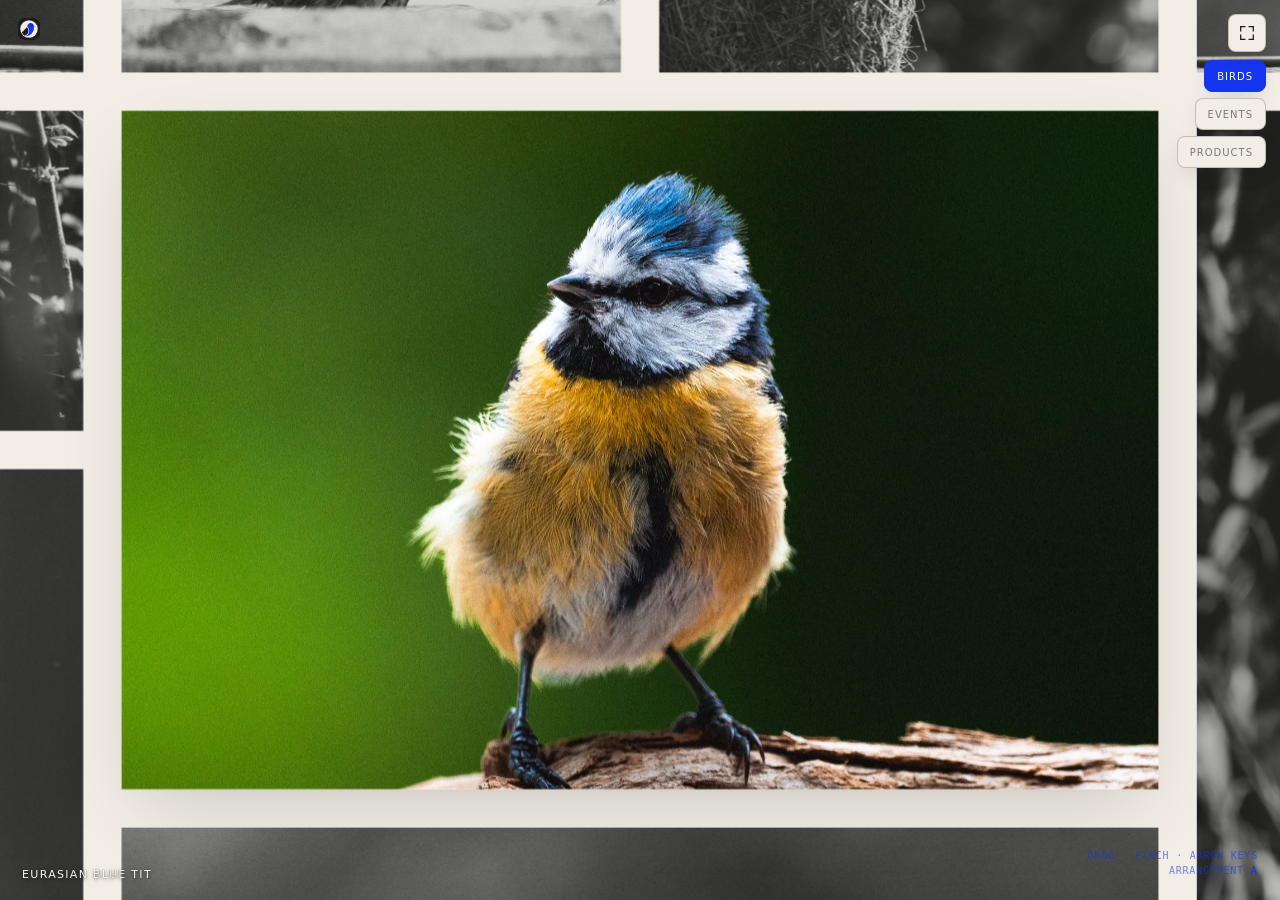
==== commit 2540b740: "Name the two nameless series The photographer titled the events and products batches: the seven fram" ====
--- a/public/index.html
+++ b/public/index.html
@@ -166,8 +166,8 @@
       <span class="mobile-count" id="mobile-count" aria-live="polite"></span>
     </div>
     <div class="mobile-note" data-cat="birds">Mobile edition — placeholder. Final order is editorial, hand-ordered, opening with Arrangement A's lead.</div>
-    <div class="mobile-note" data-cat="products">Mobile edition — placeholder. Printed and cast pieces, in production order.</div>
-    <div class="mobile-note" data-cat="events">Mobile edition — placeholder. Exhibitions and build days, in chronological order.</div>
+    <div class="mobile-note" data-cat="products">Mobile edition — placeholder. Designed and printed pieces, one series after another.</div>
+    <div class="mobile-note" data-cat="events">Mobile edition — placeholder. Build days, a trade floor and a wedding, one series after another.</div>
 
     <div class="mcell" data-cat="birds" data-sp="5">
       <div class="mphoto" style="aspect-ratio: 3/2; --ph-band-a:#a87a3e; --ph-band-b:#b8893f;">
@@ -290,98 +290,98 @@
         <img src="files/products/R1-Sika_2K_Column.webp" alt="" loading="lazy" decoding="async" />
         <span>R1 · SIKA 2K COLUMN</span>
       </div>
-      <div class="mlabel">Sika 2K Column</div>
+      <div class="mlabel">Sika 2K Column<span class="latin">Two-component mortar · 2024</span></div>
     </div>
     <div class="mcell" data-cat="products">
       <div class="mphoto" style="aspect-ratio: 2/3; --ph-band-a:#181818; --ph-band-b:#151515;">
         <img src="files/products/R2-Sika_2K_Column.webp" alt="" loading="lazy" decoding="async" />
         <span>R2 · SIKA 2K COLUMN</span>
       </div>
-      <div class="mlabel">Sika 2K Column</div>
+      <div class="mlabel">Sika 2K Column<span class="latin">Two-component mortar · 2024</span></div>
     </div>
     <div class="mcell" data-cat="products">
       <div class="mphoto" style="aspect-ratio: 2/3; --ph-band-a:#888878; --ph-band-b:#78786a;">
         <img src="files/products/R3-Sika_2K_Column.webp" alt="" loading="lazy" decoding="async" />
         <span>R3 · SIKA 2K COLUMN</span>
       </div>
-      <div class="mlabel">Sika 2K Column</div>
+      <div class="mlabel">Sika 2K Column<span class="latin">Two-component mortar · 2024</span></div>
     </div>
     <div class="mcell" data-cat="products">
       <div class="mphoto" style="aspect-ratio: 3/2; --ph-band-a:#181818; --ph-band-b:#151515;">
         <img src="files/products/R4-Colour_Printing.webp" alt="" loading="lazy" decoding="async" />
         <span>R4 · COLOUR PRINTING</span>
       </div>
-      <div class="mlabel">Colour Printing</div>
+      <div class="mlabel">Colour Printing<span class="latin">Reference sheet</span></div>
     </div>
     <div class="mcell" data-cat="products">
       <div class="mphoto" style="aspect-ratio: 3/2; --ph-band-a:#281818; --ph-band-b:#231515;">
         <img src="files/products/R5-Addidex_Showpiece.webp" alt="" loading="lazy" decoding="async" />
         <span>R5 · ADDIDEX SHOWPIECE</span>
       </div>
-      <div class="mlabel">Addidex Showpiece</div>
+      <div class="mlabel">Addidex Showpiece<span class="latin">Stand piece · Addidex 2026</span></div>
     </div>
     <div class="mcell" data-cat="products">
       <div class="mphoto" style="aspect-ratio: 2/3; --ph-band-a:#180808; --ph-band-b:#150707;">
         <img src="files/products/R6-Addidex_Showpiece.webp" alt="" loading="lazy" decoding="async" />
         <span>R6 · ADDIDEX SHOWPIECE</span>
       </div>
-      <div class="mlabel">Addidex Showpiece</div>
+      <div class="mlabel">Addidex Showpiece<span class="latin">Stand piece · Addidex 2026</span></div>
     </div>
     <div class="mcell" data-cat="products">
       <div class="mphoto" style="aspect-ratio: 3/2; --ph-band-a:#583838; --ph-band-b:#4d3131;">
         <img src="files/products/R7-Studio_Piece.webp" alt="" loading="lazy" decoding="async" />
         <span>R7 · STUDIO PIECE</span>
       </div>
-      <div class="mlabel">Studio Piece</div>
+      <div class="mlabel">Studio Piece<span class="latin">Studio frame · 2021</span></div>
     </div>
     <div class="mcell" data-cat="products">
       <div class="mphoto" style="aspect-ratio: 3/2; --ph-band-a:#281818; --ph-band-b:#231515;">
-        <img src="files/products/R8-Untitled_Piece.webp" alt="" loading="lazy" decoding="async" />
-        <span>R8 · UNTITLED PIECE</span>
-      </div>
-      <div class="mlabel">Untitled Piece</div>
+        <img src="files/products/R8-Printed_Piece.webp" alt="" loading="lazy" decoding="async" />
+        <span>R8 · PRINTED PIECE</span>
+      </div>
+      <div class="mlabel">Printed Piece<span class="latin">Designed and printed</span></div>
     </div>
     <div class="mcell" data-cat="products">
       <div class="mphoto" style="aspect-ratio: 3/2; --ph-band-a:#281818; --ph-band-b:#231515;">
-        <img src="files/products/R9-Untitled_Piece.webp" alt="" loading="lazy" decoding="async" />
-        <span>R9 · UNTITLED PIECE</span>
-      </div>
-      <div class="mlabel">Untitled Piece</div>
+        <img src="files/products/R9-Printed_Piece.webp" alt="" loading="lazy" decoding="async" />
+        <span>R9 · PRINTED PIECE</span>
+      </div>
+      <div class="mlabel">Printed Piece<span class="latin">Designed and printed</span></div>
     </div>
     <div class="mcell" data-cat="products">
       <div class="mphoto" style="aspect-ratio: 3/2; --ph-band-a:#f8f8f8; --ph-band-b:#dadada;">
-        <img src="files/products/R10-Untitled_Piece.webp" alt="" loading="lazy" decoding="async" />
-        <span>R10 · UNTITLED PIECE</span>
-      </div>
-      <div class="mlabel">Untitled Piece</div>
-    </div>
-    <div class="mcell" data-cat="products">
-      <div class="mphoto" style="aspect-ratio: 3/2; --ph-band-a:#181818; --ph-band-b:#151515;">
-        <img src="files/products/R11-Untitled_Piece.webp" alt="" loading="lazy" decoding="async" />
-        <span>R11 · UNTITLED PIECE</span>
-      </div>
-      <div class="mlabel">Untitled Piece</div>
+        <img src="files/products/R10-Printed_Piece.webp" alt="" loading="lazy" decoding="async" />
+        <span>R10 · PRINTED PIECE</span>
+      </div>
+      <div class="mlabel">Printed Piece<span class="latin">Designed and printed</span></div>
+    </div>
+    <div class="mcell" data-cat="products">
+      <div class="mphoto" style="aspect-ratio: 3/2; --ph-band-a:#181818; --ph-band-b:#151515;">
+        <img src="files/products/R11-Printed_Piece.webp" alt="" loading="lazy" decoding="async" />
+        <span>R11 · PRINTED PIECE</span>
+      </div>
+      <div class="mlabel">Printed Piece<span class="latin">Designed and printed</span></div>
     </div>
     <div class="mcell" data-cat="products">
       <div class="mphoto" style="aspect-ratio: 3/2; --ph-band-a:#483838; --ph-band-b:#3f3131;">
-        <img src="files/products/R12-Untitled_Piece.webp" alt="" loading="lazy" decoding="async" />
-        <span>R12 · UNTITLED PIECE</span>
-      </div>
-      <div class="mlabel">Untitled Piece</div>
+        <img src="files/products/R12-Printed_Piece.webp" alt="" loading="lazy" decoding="async" />
+        <span>R12 · PRINTED PIECE</span>
+      </div>
+      <div class="mlabel">Printed Piece<span class="latin">Designed and printed</span></div>
     </div>
     <div class="mcell" data-cat="products">
       <div class="mphoto" style="aspect-ratio: 2/3; --ph-band-a:#483838; --ph-band-b:#3f3131;">
-        <img src="files/products/R13-Untitled_Piece.webp" alt="" loading="lazy" decoding="async" />
-        <span>R13 · UNTITLED PIECE</span>
-      </div>
-      <div class="mlabel">Untitled Piece</div>
+        <img src="files/products/R13-Printed_Piece.webp" alt="" loading="lazy" decoding="async" />
+        <span>R13 · PRINTED PIECE</span>
+      </div>
+      <div class="mlabel">Printed Piece<span class="latin">Designed and printed</span></div>
     </div>
     <div class="mcell" data-cat="products">
       <div class="mphoto" style="aspect-ratio: 2/3; --ph-band-a:#585858; --ph-band-b:#4d4d4d;">
-        <img src="files/products/R14-Untitled_Piece.webp" alt="" loading="lazy" decoding="async" />
-        <span>R14 · UNTITLED PIECE</span>
-      </div>
-      <div class="mlabel">Untitled Piece</div>
+        <img src="files/products/R14-Printed_Piece.webp" alt="" loading="lazy" decoding="async" />
+        <span>R14 · PRINTED PIECE</span>
+      </div>
+      <div class="mlabel">Printed Piece<span class="latin">Designed and printed</span></div>
     </div>
 
     <!-- Events set — same contract as products. -->
@@ -390,161 +390,161 @@
         <img src="files/events/E1-Bouwen_met_Aarde.webp" alt="" loading="lazy" decoding="async" />
         <span>E1 · BOUWEN MET AARDE</span>
       </div>
-      <div class="mlabel">Bouwen met Aarde</div>
+      <div class="mlabel">Bouwen met Aarde<span class="latin">24–25 June 2026</span></div>
     </div>
     <div class="mcell" data-cat="events">
       <div class="mphoto" style="aspect-ratio: 3/2; --ph-band-a:#181818; --ph-band-b:#151515;">
         <img src="files/events/E2-Bouwen_met_Aarde.webp" alt="" loading="lazy" decoding="async" />
         <span>E2 · BOUWEN MET AARDE</span>
       </div>
-      <div class="mlabel">Bouwen met Aarde</div>
+      <div class="mlabel">Bouwen met Aarde<span class="latin">24–25 June 2026</span></div>
     </div>
     <div class="mcell" data-cat="events">
       <div class="mphoto" style="aspect-ratio: 3/2; --ph-band-a:#181818; --ph-band-b:#151515;">
         <img src="files/events/E3-Bouwen_met_Aarde.webp" alt="" loading="lazy" decoding="async" />
         <span>E3 · BOUWEN MET AARDE</span>
       </div>
-      <div class="mlabel">Bouwen met Aarde</div>
+      <div class="mlabel">Bouwen met Aarde<span class="latin">24–25 June 2026</span></div>
     </div>
     <div class="mcell" data-cat="events">
       <div class="mphoto" style="aspect-ratio: 2/3; --ph-band-a:#181818; --ph-band-b:#151515;">
         <img src="files/events/E4-Bouwen_met_Aarde.webp" alt="" loading="lazy" decoding="async" />
         <span>E4 · BOUWEN MET AARDE</span>
       </div>
-      <div class="mlabel">Bouwen met Aarde</div>
+      <div class="mlabel">Bouwen met Aarde<span class="latin">24–25 June 2026</span></div>
     </div>
     <div class="mcell" data-cat="events">
       <div class="mphoto" style="aspect-ratio: 3/2; --ph-band-a:#180808; --ph-band-b:#150707;">
         <img src="files/events/E5-Bouwen_met_Aarde.webp" alt="" loading="lazy" decoding="async" />
         <span>E5 · BOUWEN MET AARDE</span>
       </div>
-      <div class="mlabel">Bouwen met Aarde</div>
+      <div class="mlabel">Bouwen met Aarde<span class="latin">24–25 June 2026</span></div>
     </div>
     <div class="mcell" data-cat="events">
       <div class="mphoto" style="aspect-ratio: 2/3; --ph-band-a:#f8f8f8; --ph-band-b:#dadada;">
         <img src="files/events/E6-Bouwen_met_Aarde.webp" alt="" loading="lazy" decoding="async" />
         <span>E6 · BOUWEN MET AARDE</span>
       </div>
-      <div class="mlabel">Bouwen met Aarde</div>
+      <div class="mlabel">Bouwen met Aarde<span class="latin">24–25 June 2026</span></div>
     </div>
     <div class="mcell" data-cat="events">
       <div class="mphoto" style="aspect-ratio: 3/2; --ph-band-a:#180808; --ph-band-b:#150707;">
         <img src="files/events/E7-Bouwen_met_Aarde.webp" alt="" loading="lazy" decoding="async" />
         <span>E7 · BOUWEN MET AARDE</span>
       </div>
-      <div class="mlabel">Bouwen met Aarde</div>
+      <div class="mlabel">Bouwen met Aarde<span class="latin">24–25 June 2026</span></div>
     </div>
     <div class="mcell" data-cat="events">
       <div class="mphoto" style="aspect-ratio: 3/2; --ph-band-a:#e8e8f8; --ph-band-b:#ccccda;">
         <img src="files/events/E8-Addidex_2026.webp" alt="" loading="lazy" decoding="async" />
         <span>E8 · ADDIDEX 2026</span>
       </div>
-      <div class="mlabel">Addidex 2026</div>
+      <div class="mlabel">Addidex 2026<span class="latin">30 June – 1 July 2026</span></div>
     </div>
     <div class="mcell" data-cat="events">
       <div class="mphoto" style="aspect-ratio: 3/2; --ph-band-a:#181818; --ph-band-b:#151515;">
         <img src="files/events/E9-Addidex_2026.webp" alt="" loading="lazy" decoding="async" />
         <span>E9 · ADDIDEX 2026</span>
       </div>
-      <div class="mlabel">Addidex 2026</div>
+      <div class="mlabel">Addidex 2026<span class="latin">30 June – 1 July 2026</span></div>
     </div>
     <div class="mcell" data-cat="events">
       <div class="mphoto" style="aspect-ratio: 2/3; --ph-band-a:#181818; --ph-band-b:#151515;">
         <img src="files/events/E10-Addidex_2026.webp" alt="" loading="lazy" decoding="async" />
         <span>E10 · ADDIDEX 2026</span>
       </div>
-      <div class="mlabel">Addidex 2026</div>
+      <div class="mlabel">Addidex 2026<span class="latin">30 June – 1 July 2026</span></div>
     </div>
     <div class="mcell" data-cat="events">
       <div class="mphoto" style="aspect-ratio: 3/2; --ph-band-a:#f8f8f8; --ph-band-b:#dadada;">
         <img src="files/events/E11-Addidex_2026.webp" alt="" loading="lazy" decoding="async" />
         <span>E11 · ADDIDEX 2026</span>
       </div>
-      <div class="mlabel">Addidex 2026</div>
+      <div class="mlabel">Addidex 2026<span class="latin">30 June – 1 July 2026</span></div>
     </div>
     <div class="mcell" data-cat="events">
       <div class="mphoto" style="aspect-ratio: 3/2; --ph-band-a:#181818; --ph-band-b:#151515;">
         <img src="files/events/E12-Addidex_2026.webp" alt="" loading="lazy" decoding="async" />
         <span>E12 · ADDIDEX 2026</span>
       </div>
-      <div class="mlabel">Addidex 2026</div>
+      <div class="mlabel">Addidex 2026<span class="latin">30 June – 1 July 2026</span></div>
     </div>
     <div class="mcell" data-cat="events">
       <div class="mphoto" style="aspect-ratio: 3/2; --ph-band-a:#281818; --ph-band-b:#231515;">
         <img src="files/events/E13-Addidex_2026.webp" alt="" loading="lazy" decoding="async" />
         <span>E13 · ADDIDEX 2026</span>
       </div>
-      <div class="mlabel">Addidex 2026</div>
+      <div class="mlabel">Addidex 2026<span class="latin">30 June – 1 July 2026</span></div>
     </div>
     <div class="mcell" data-cat="events">
       <div class="mphoto" style="aspect-ratio: 3/2; --ph-band-a:#f8f8f8; --ph-band-b:#dadada;">
         <img src="files/events/E14-Addidex_2026.webp" alt="" loading="lazy" decoding="async" />
         <span>E14 · ADDIDEX 2026</span>
       </div>
-      <div class="mlabel">Addidex 2026</div>
+      <div class="mlabel">Addidex 2026<span class="latin">30 June – 1 July 2026</span></div>
     </div>
     <div class="mcell" data-cat="events">
       <div class="mphoto" style="aspect-ratio: 3/2; --ph-band-a:#181818; --ph-band-b:#151515;">
         <img src="files/events/E15-Addidex_2026.webp" alt="" loading="lazy" decoding="async" />
         <span>E15 · ADDIDEX 2026</span>
       </div>
-      <div class="mlabel">Addidex 2026</div>
+      <div class="mlabel">Addidex 2026<span class="latin">30 June – 1 July 2026</span></div>
     </div>
     <div class="mcell" data-cat="events">
       <div class="mphoto" style="aspect-ratio: 3/2; --ph-band-a:#f8f8f8; --ph-band-b:#dadada;">
         <img src="files/events/E16-Addidex_2026.webp" alt="" loading="lazy" decoding="async" />
         <span>E16 · ADDIDEX 2026</span>
       </div>
-      <div class="mlabel">Addidex 2026</div>
+      <div class="mlabel">Addidex 2026<span class="latin">30 June – 1 July 2026</span></div>
     </div>
     <div class="mcell" data-cat="events">
       <div class="mphoto" style="aspect-ratio: 3/2; --ph-band-a:#f8f8f8; --ph-band-b:#dadada;">
-        <img src="files/events/E17-Untitled_Event.webp" alt="" loading="lazy" decoding="async" />
-        <span>E17 · UNTITLED EVENT</span>
-      </div>
-      <div class="mlabel">Untitled Event</div>
+        <img src="files/events/E17-Italian_Wedding.webp" alt="" loading="lazy" decoding="async" />
+        <span>E17 · ITALIAN WEDDING</span>
+      </div>
+      <div class="mlabel">Italian Wedding<span class="latin">Italy · undated</span></div>
     </div>
     <div class="mcell" data-cat="events">
       <div class="mphoto" style="aspect-ratio: 3/2; --ph-band-a:#e8e8f8; --ph-band-b:#ccccda;">
-        <img src="files/events/E18-Untitled_Event.webp" alt="" loading="lazy" decoding="async" />
-        <span>E18 · UNTITLED EVENT</span>
-      </div>
-      <div class="mlabel">Untitled Event</div>
+        <img src="files/events/E18-Italian_Wedding.webp" alt="" loading="lazy" decoding="async" />
+        <span>E18 · ITALIAN WEDDING</span>
+      </div>
+      <div class="mlabel">Italian Wedding<span class="latin">Italy · undated</span></div>
     </div>
     <div class="mcell" data-cat="events">
       <div class="mphoto" style="aspect-ratio: 3/2; --ph-band-a:#283828; --ph-band-b:#233123;">
-        <img src="files/events/E19-Untitled_Event.webp" alt="" loading="lazy" decoding="async" />
-        <span>E19 · UNTITLED EVENT</span>
-      </div>
-      <div class="mlabel">Untitled Event</div>
+        <img src="files/events/E19-Italian_Wedding.webp" alt="" loading="lazy" decoding="async" />
+        <span>E19 · ITALIAN WEDDING</span>
+      </div>
+      <div class="mlabel">Italian Wedding<span class="latin">Italy · undated</span></div>
     </div>
     <div class="mcell" data-cat="events">
       <div class="mphoto" style="aspect-ratio: 2/3; --ph-band-a:#f8f8f8; --ph-band-b:#dadada;">
-        <img src="files/events/E20-Untitled_Event.webp" alt="" loading="lazy" decoding="async" />
-        <span>E20 · UNTITLED EVENT</span>
-      </div>
-      <div class="mlabel">Untitled Event</div>
+        <img src="files/events/E20-Italian_Wedding.webp" alt="" loading="lazy" decoding="async" />
+        <span>E20 · ITALIAN WEDDING</span>
+      </div>
+      <div class="mlabel">Italian Wedding<span class="latin">Italy · undated</span></div>
     </div>
     <div class="mcell" data-cat="events">
       <div class="mphoto" style="aspect-ratio: 2/3; --ph-band-a:#f8f8f8; --ph-band-b:#dadada;">
-        <img src="files/events/E21-Untitled_Event.webp" alt="" loading="lazy" decoding="async" />
-        <span>E21 · UNTITLED EVENT</span>
-      </div>
-      <div class="mlabel">Untitled Event</div>
+        <img src="files/events/E21-Italian_Wedding.webp" alt="" loading="lazy" decoding="async" />
+        <span>E21 · ITALIAN WEDDING</span>
+      </div>
+      <div class="mlabel">Italian Wedding<span class="latin">Italy · undated</span></div>
     </div>
     <div class="mcell" data-cat="events">
       <div class="mphoto" style="aspect-ratio: 2/3; --ph-band-a:#181818; --ph-band-b:#151515;">
-        <img src="files/events/E22-Untitled_Event.webp" alt="" loading="lazy" decoding="async" />
-        <span>E22 · UNTITLED EVENT</span>
-      </div>
-      <div class="mlabel">Untitled Event</div>
+        <img src="files/events/E22-Italian_Wedding.webp" alt="" loading="lazy" decoding="async" />
+        <span>E22 · ITALIAN WEDDING</span>
+      </div>
+      <div class="mlabel">Italian Wedding<span class="latin">Italy · undated</span></div>
     </div>
     <div class="mcell" data-cat="events">
       <div class="mphoto" style="aspect-ratio: 2/3; --ph-band-a:#f8f8f8; --ph-band-b:#dadada;">
-        <img src="files/events/E23-Untitled_Event.webp" alt="" loading="lazy" decoding="async" />
-        <span>E23 · UNTITLED EVENT</span>
-      </div>
-      <div class="mlabel">Untitled Event</div>
+        <img src="files/events/E23-Italian_Wedding.webp" alt="" loading="lazy" decoding="async" />
+        <span>E23 · ITALIAN WEDDING</span>
+      </div>
+      <div class="mlabel">Italian Wedding<span class="latin">Italy · undated</span></div>
     </div>
   </div>
 
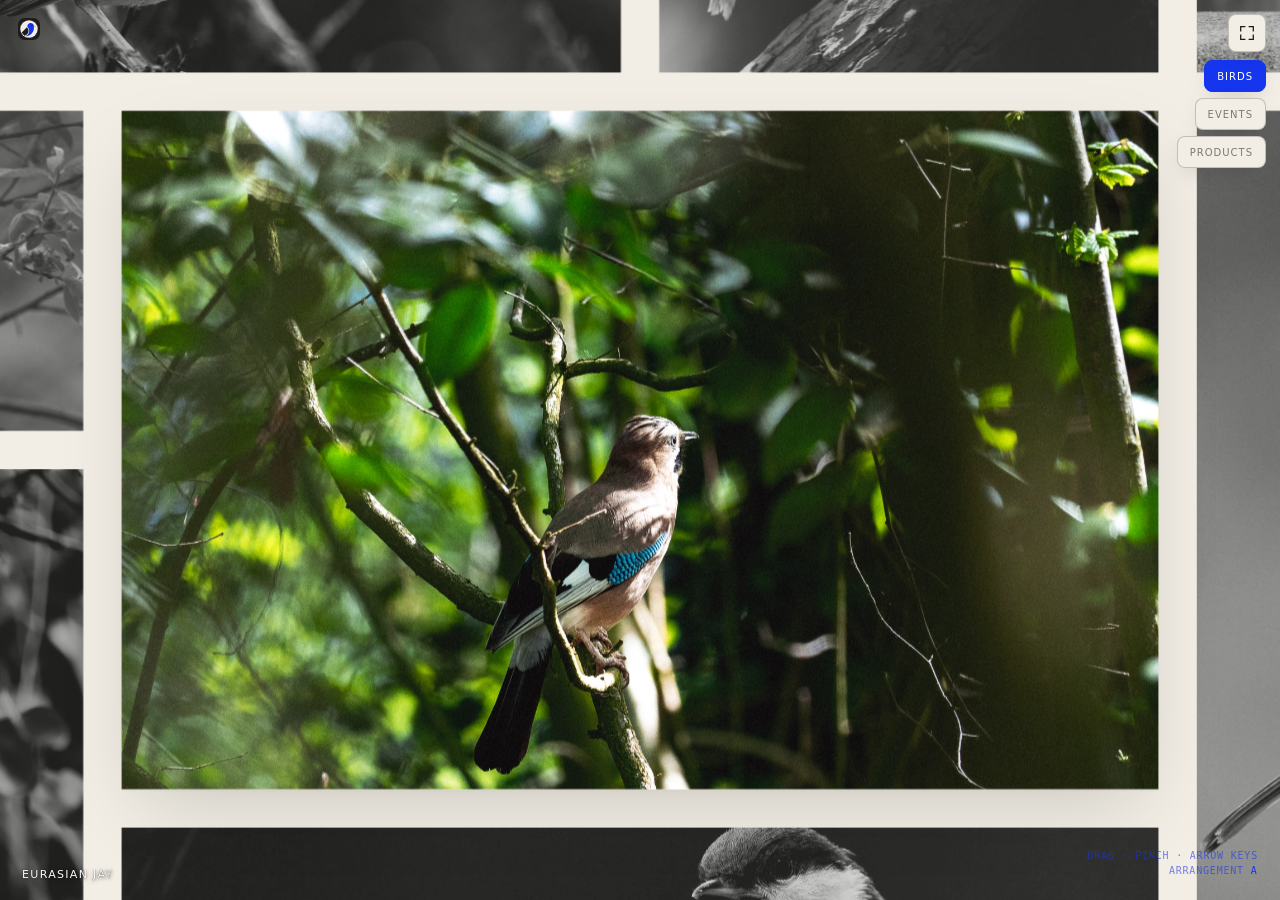
==== commit 81c0da6c: "Take the birds from sixteen to twenty Four photographs from the TEMP drop: three from a May 2026 out" ====
--- a/public/index.html
+++ b/public/index.html
@@ -58,7 +58,11 @@
         {"@type":"ImageObject","name":"Eurasian Blue Tit","contentUrl":"https://gewoonkees132.github.io/Bird-portfolio/files/P13-Eurasian_Blue_Tit.webp"},
         {"@type":"ImageObject","name":"European Robin","contentUrl":"https://gewoonkees132.github.io/Bird-portfolio/files/P14-European_Robin.webp"},
         {"@type":"ImageObject","name":"European Robin","contentUrl":"https://gewoonkees132.github.io/Bird-portfolio/files/P15-European_Robin.webp"},
-        {"@type":"ImageObject","name":"European Robin","contentUrl":"https://gewoonkees132.github.io/Bird-portfolio/files/P16-European_Robin.webp"}
+        {"@type":"ImageObject","name":"European Robin","contentUrl":"https://gewoonkees132.github.io/Bird-portfolio/files/P16-European_Robin.webp"},
+        {"@type":"ImageObject","name":"Eurasian Blue Tit","contentUrl":"https://gewoonkees132.github.io/Bird-portfolio/files/P17-Eurasian_Blue_Tit.webp"},
+        {"@type":"ImageObject","name":"Great Spotted Woodpecker","contentUrl":"https://gewoonkees132.github.io/Bird-portfolio/files/P18-Great_Spotted_Woodpecker.webp"},
+        {"@type":"ImageObject","name":"House Sparrow","contentUrl":"https://gewoonkees132.github.io/Bird-portfolio/files/P19-House_Sparrow.webp"},
+        {"@type":"ImageObject","name":"Lesser Black-backed Gull","contentUrl":"https://gewoonkees132.github.io/Bird-portfolio/files/P20-Lesser_Black-backed_Gull.webp"}
       ]
     }
   ]
@@ -281,6 +285,34 @@
       </div>
       <div class="mlabel">Great Tit<span class="latin">Parus major</span></div>
     </div>
+    <div class="mcell" data-cat="birds" data-sp="17">
+      <div class="mphoto" style="aspect-ratio: 3/2; --ph-band-a:#796d2c; --ph-band-b:#897d3c;">
+        <img src="files/P17-Eurasian_Blue_Tit.webp" alt="" loading="lazy" decoding="async" />
+        <span>P17 · EURASIAN BLUE TIT</span>
+      </div>
+      <div class="mlabel">Eurasian Blue Tit<span class="latin">Cyanistes caeruleus</span></div>
+    </div>
+    <div class="mcell" data-cat="birds" data-sp="18">
+      <div class="mphoto" style="aspect-ratio: 2/3; --ph-band-a:#504734; --ph-band-b:#605744;">
+        <img src="files/P18-Great_Spotted_Woodpecker.webp" alt="" loading="lazy" decoding="async" />
+        <span>P18 · GREAT SPOTTED WOODPECKER</span>
+      </div>
+      <div class="mlabel">Great Spotted Woodpecker<span class="latin">Dendrocopos major</span></div>
+    </div>
+    <div class="mcell" data-cat="birds" data-sp="19">
+      <div class="mphoto" style="aspect-ratio: 2/3; --ph-band-a:#605e39; --ph-band-b:#706e49;">
+        <img src="files/P19-House_Sparrow.webp" alt="" loading="lazy" decoding="async" />
+        <span>P19 · HOUSE SPARROW</span>
+      </div>
+      <div class="mlabel">House Sparrow<span class="latin">Passer domesticus</span></div>
+    </div>
+    <div class="mcell" data-cat="birds" data-sp="20">
+      <div class="mphoto" style="aspect-ratio: 3/2; --ph-band-a:#978887; --ph-band-b:#a79897;">
+        <img src="files/P20-Lesser_Black-backed_Gull.webp" alt="" loading="lazy" decoding="async" />
+        <span>P20 · LESSER BLACK-BACKED GULL</span>
+      </div>
+      <div class="mlabel">Lesser Black-backed Gull<span class="latin">Larus fuscus</span></div>
+    </div>
 
     <!-- Products set — hidden unless .mobile-edition[data-set="products"].
          Every image stays loading="lazy": a display:none cell never intersects
--- a/public/styles.css
+++ b/public/styles.css
@@ -624,6 +624,11 @@
   background: rgba(12, 12, 12, 0.94);
   opacity: 0;
   transition: opacity var(--label-out) ease-in;
+  /* Every touch gesture over the viewer is ours (app.js reads swipes as steps
+     between photographs), so hand none of them to the browser — no scroll, no
+     pull-to-refresh, no double-tap zoom stealing the swipe. Same reason .stage
+     sets it. */
+  touch-action: none;
 }
 /* [hidden] is a UA rule; the class selector above outranks it, so restate it. */
 .fullscreen[hidden] { display: none; }
@@ -649,7 +654,15 @@
   object-fit: contain;       /* object-position defaults to 50% 50% — centred */
   user-select: none;
   -webkit-user-drag: none;
-}
+  /* A held finger on an image raises iOS's save/copy callout, which eats the
+     start of a swipe. The plane's photographs are backgrounds and never had the
+     problem; this one is a real <img>. */
+  -webkit-touch-callout: none;
+  /* Only the snap-back rides this. While the finger is down the offset must
+     track it frame for frame, so .is-swiping switches the transition off. */
+  transition: transform var(--label-out) ease-out;
+}
+.fullscreen.is-swiping .fs-img { transition: none; }
 
 /* ============================================================
    Mobile placeholder
@@ -1078,6 +1091,7 @@
   .fs-toggle .fs-ico,
   .collections .coll-btn,
   .fullscreen,
+  .fullscreen .fs-img,
   .set-toggle,
   .set-toggle .set-ico,
   .set-backdrop,
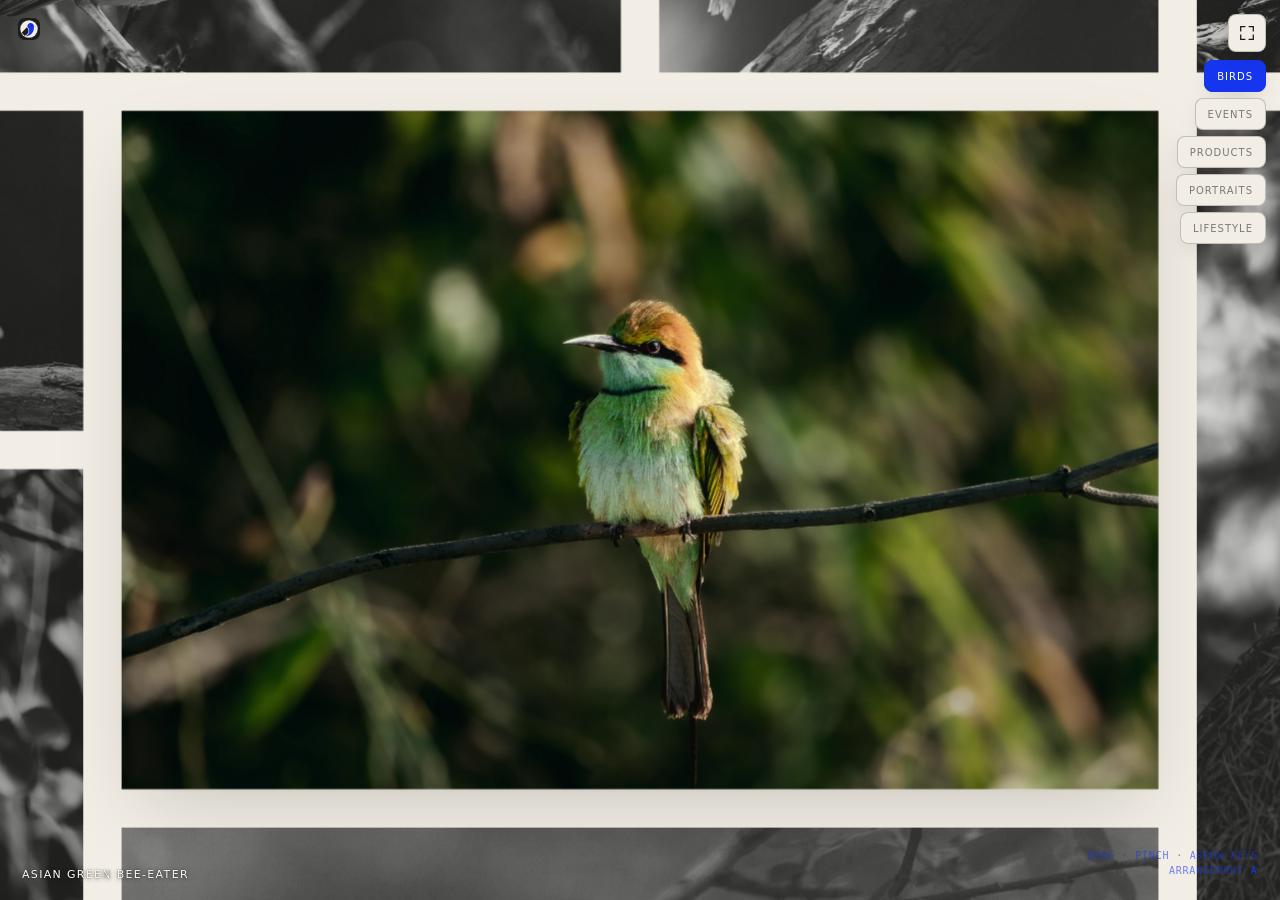
==== commit b21fc5c5: "Add the portraits and lifestyle collections Two bodies of work join the plane, both from 2026-08-15 " ====
--- a/public/index.html
+++ b/public/index.html
@@ -45,7 +45,6 @@
       "image": [
         {"@type":"ImageObject","name":"European Robin","contentUrl":"https://gewoonkees132.github.io/Bird-portfolio/files/P1-European_Robin.webp"},
         {"@type":"ImageObject","name":"Baya Weaver","contentUrl":"https://gewoonkees132.github.io/Bird-portfolio/files/P2-Baya_Weaver.webp"},
-        {"@type":"ImageObject","name":"Eurasian Jay","contentUrl":"https://gewoonkees132.github.io/Bird-portfolio/files/P3-Eurasian_Jay.webp"},
         {"@type":"ImageObject","name":"Dunnock","contentUrl":"https://gewoonkees132.github.io/Bird-portfolio/files/P4-Dunnock.webp"},
         {"@type":"ImageObject","name":"Asian Green Bee-eater","contentUrl":"https://gewoonkees132.github.io/Bird-portfolio/files/P5-Green_Bee-eater.webp"},
         {"@type":"ImageObject","name":"Baya Weaver","contentUrl":"https://gewoonkees132.github.io/Bird-portfolio/files/P6-Baya_Weaver_display.webp"},
@@ -104,7 +103,7 @@
     <div>Arrangement <span class="arr" id="compass-arr">A</span></div>
   </div>
 
-  <!-- Collection switcher — three bodies of work share one plane. Three
+  <!-- Collection switcher — four bodies of work share one plane. Four
        separate buttons stacked down the right-hand edge, under the viewer
        toggle. The data-collection keys match COLLECTIONS in app.js, and
        tools/check-species.js asserts that they still do. -->
@@ -112,6 +111,8 @@
     <button class="coll-btn" type="button" data-collection="birds"    aria-pressed="true">Birds</button>
     <button class="coll-btn" type="button" data-collection="events"   aria-pressed="false">Events</button>
     <button class="coll-btn" type="button" data-collection="products" aria-pressed="false">Products</button>
+    <button class="coll-btn" type="button" data-collection="portraits" aria-pressed="false">Portraits</button>
+    <button class="coll-btn" type="button" data-collection="lifestyle" aria-pressed="false">Lifestyle</button>
   </div>
 
   <!-- Full-screen viewer. The top-right control opens the focused photograph
@@ -155,6 +156,8 @@
     <button class="set-opt" type="button" data-set-opt="birds">Birds<span class="set-n">16</span></button>
     <button class="set-opt" type="button" data-set-opt="products">Products<span class="set-n">14</span></button>
     <button class="set-opt" type="button" data-set-opt="events">Events<span class="set-n">23</span></button>
+    <button class="set-opt" type="button" data-set-opt="portraits">Portraits<span class="set-n">17</span></button>
+    <button class="set-opt" type="button" data-set-opt="lifestyle">Lifestyle<span class="set-n">16</span></button>
   </div>
 
   <!-- Mobile placeholder edition.
@@ -172,6 +175,8 @@
     <div class="mobile-note" data-cat="birds">Mobile edition — placeholder. Final order is editorial, hand-ordered, opening with Arrangement A's lead.</div>
     <div class="mobile-note" data-cat="products">Mobile edition — placeholder. Designed and printed pieces, one series after another.</div>
     <div class="mobile-note" data-cat="events">Mobile edition — placeholder. Build days, a trade floor and a wedding, one series after another.</div>
+    <div class="mobile-note" data-cat="portraits">Mobile edition — placeholder. Portraits across four years, the sitters unnamed by choice.</div>
+    <div class="mobile-note" data-cat="lifestyle">Mobile edition — placeholder. Life around the work, 2022 to 2025, one year after another.</div>
 
     <div class="mcell" data-cat="birds" data-sp="5">
       <div class="mphoto" style="aspect-ratio: 3/2; --ph-band-a:#a87a3e; --ph-band-b:#b8893f;">
@@ -208,13 +213,6 @@
       </div>
       <div class="mlabel">Eurasian Blue Tit<span class="latin">Cyanistes caeruleus</span></div>
     </div>
-    <div class="mcell" data-cat="birds" data-sp="3">
-      <div class="mphoto" style="aspect-ratio: 3/2; --ph-band-a:#7a8b76; --ph-band-b:#8a9c86;">
-        <img src="files/P3-Eurasian_Jay.webp" alt="" loading="lazy" decoding="async" />
-        <span>P3 · EURASIAN JAY</span>
-      </div>
-      <div class="mlabel">Eurasian Jay<span class="latin">Garrulus glandarius</span></div>
-    </div>
     <div class="mcell" data-cat="birds" data-sp="16">
       <div class="mphoto" style="aspect-ratio: 2/3; --ph-band-a:#3d6b8a; --ph-band-b:#4a7c9a;">
         <img src="files/P16-European_Robin.webp" alt="" loading="lazy" decoding="async" />
@@ -339,13 +337,6 @@
       <div class="mlabel">Sika 2K Column<span class="latin">Two-component mortar · 2024</span></div>
     </div>
     <div class="mcell" data-cat="products">
-      <div class="mphoto" style="aspect-ratio: 3/2; --ph-band-a:#181818; --ph-band-b:#151515;">
-        <img src="files/products/R4-Colour_Printing.webp" alt="" loading="lazy" decoding="async" />
-        <span>R4 · COLOUR PRINTING</span>
-      </div>
-      <div class="mlabel">Colour Printing<span class="latin">Reference sheet</span></div>
-    </div>
-    <div class="mcell" data-cat="products">
       <div class="mphoto" style="aspect-ratio: 3/2; --ph-band-a:#281818; --ph-band-b:#231515;">
         <img src="files/products/R5-Addidex_Showpiece.webp" alt="" loading="lazy" decoding="async" />
         <span>R5 · ADDIDEX SHOWPIECE</span>
@@ -577,6 +568,241 @@
         <span>E23 · ITALIAN WEDDING</span>
       </div>
       <div class="mlabel">Italian Wedding<span class="latin">Italy · undated</span></div>
+    </div>
+
+    <!-- Portraits set — same contract as products and events. -->
+    <div class="mcell" data-cat="portraits">
+      <div class="mphoto" style="aspect-ratio: 3/2; --ph-band-a:#767945; --ph-band-b:#67693c;">
+        <img src="files/portraits/T1-Portraits_I.webp" alt="" loading="lazy" decoding="async" />
+        <span>T1 · PORTRAITS I</span>
+      </div>
+      <div class="mlabel">Portraits I<span class="latin">85 mm · 2021–2024</span></div>
+    </div>
+    <div class="mcell" data-cat="portraits">
+      <div class="mphoto" style="aspect-ratio: 2/3; --ph-band-a:#6b5751; --ph-band-b:#5d4c46;">
+        <img src="files/portraits/T2-Portraits_I.webp" alt="" loading="lazy" decoding="async" />
+        <span>T2 · PORTRAITS I</span>
+      </div>
+      <div class="mlabel">Portraits I<span class="latin">85 mm · 2021–2024</span></div>
+    </div>
+    <div class="mcell" data-cat="portraits">
+      <div class="mphoto" style="aspect-ratio: 3/2; --ph-band-a:#6c5853; --ph-band-b:#5e4d48;">
+        <img src="files/portraits/T3-Portraits_I.webp" alt="" loading="lazy" decoding="async" />
+        <span>T3 · PORTRAITS I</span>
+      </div>
+      <div class="mlabel">Portraits I<span class="latin">85 mm · 2021–2024</span></div>
+    </div>
+    <div class="mcell" data-cat="portraits">
+      <div class="mphoto" style="aspect-ratio: 3/2; --ph-band-a:#6a5c59; --ph-band-b:#5c504d;">
+        <img src="files/portraits/T4-Portraits_I.webp" alt="" loading="lazy" decoding="async" />
+        <span>T4 · PORTRAITS I</span>
+      </div>
+      <div class="mlabel">Portraits I<span class="latin">85 mm · 2021–2024</span></div>
+    </div>
+    <div class="mcell" data-cat="portraits">
+      <div class="mphoto" style="aspect-ratio: 2/3; --ph-band-a:#845748; --ph-band-b:#734c3f;">
+        <img src="files/portraits/T5-Portraits_I.webp" alt="" loading="lazy" decoding="async" />
+        <span>T5 · PORTRAITS I</span>
+      </div>
+      <div class="mlabel">Portraits I<span class="latin">85 mm · 2021–2024</span></div>
+    </div>
+    <div class="mcell" data-cat="portraits">
+      <div class="mphoto" style="aspect-ratio: 3/2; --ph-band-a:#a9aeb5; --ph-band-b:#93989e;">
+        <img src="files/portraits/T6-Portraits_I.webp" alt="" loading="lazy" decoding="async" />
+        <span>T6 · PORTRAITS I</span>
+      </div>
+      <div class="mlabel">Portraits I<span class="latin">85 mm · 2021–2024</span></div>
+    </div>
+    <div class="mcell" data-cat="portraits">
+      <div class="mphoto" style="aspect-ratio: 2/3; --ph-band-a:#7a7878; --ph-band-b:#6a6969;">
+        <img src="files/portraits/T7-Portraits_I.webp" alt="" loading="lazy" decoding="async" />
+        <span>T7 · PORTRAITS I</span>
+      </div>
+      <div class="mlabel">Portraits I<span class="latin">85 mm · 2021–2024</span></div>
+    </div>
+    <div class="mcell" data-cat="portraits">
+      <div class="mphoto" style="aspect-ratio: 3/2; --ph-band-a:#5f4340; --ph-band-b:#533a38;">
+        <img src="files/portraits/T8-Portraits_II.webp" alt="" loading="lazy" decoding="async" />
+        <span>T8 · PORTRAITS II</span>
+      </div>
+      <div class="mlabel">Portraits II<span class="latin">50 mm · 2024–2025</span></div>
+    </div>
+    <div class="mcell" data-cat="portraits">
+      <div class="mphoto" style="aspect-ratio: 2/3; --ph-band-a:#ac9997; --ph-band-b:#968584;">
+        <img src="files/portraits/T9-Portraits_II.webp" alt="" loading="lazy" decoding="async" />
+        <span>T9 · PORTRAITS II</span>
+      </div>
+      <div class="mlabel">Portraits II<span class="latin">50 mm · 2024–2025</span></div>
+    </div>
+    <div class="mcell" data-cat="portraits">
+      <div class="mphoto" style="aspect-ratio: 2/3; --ph-band-a:#bca7a4; --ph-band-b:#a4928f;">
+        <img src="files/portraits/T10-Portraits_II.webp" alt="" loading="lazy" decoding="async" />
+        <span>T10 · PORTRAITS II</span>
+      </div>
+      <div class="mlabel">Portraits II<span class="latin">50 mm · 2024–2025</span></div>
+    </div>
+    <div class="mcell" data-cat="portraits">
+      <div class="mphoto" style="aspect-ratio: 2/3; --ph-band-a:#938276; --ph-band-b:#807167;">
+        <img src="files/portraits/T11-Portraits_II.webp" alt="" loading="lazy" decoding="async" />
+        <span>T11 · PORTRAITS II</span>
+      </div>
+      <div class="mlabel">Portraits II<span class="latin">50 mm · 2024–2025</span></div>
+    </div>
+    <div class="mcell" data-cat="portraits">
+      <div class="mphoto" style="aspect-ratio: 2/3; --ph-band-a:#aa8f87; --ph-band-b:#947d76;">
+        <img src="files/portraits/T12-Portraits_II.webp" alt="" loading="lazy" decoding="async" />
+        <span>T12 · PORTRAITS II</span>
+      </div>
+      <div class="mlabel">Portraits II<span class="latin">50 mm · 2024–2025</span></div>
+    </div>
+    <div class="mcell" data-cat="portraits">
+      <div class="mphoto" style="aspect-ratio: 2/3; --ph-band-a:#9e4232; --ph-band-b:#8a392b;">
+        <img src="files/portraits/T13-Portraits_II.webp" alt="" loading="lazy" decoding="async" />
+        <span>T13 · PORTRAITS II</span>
+      </div>
+      <div class="mlabel">Portraits II<span class="latin">50 mm · 2024–2025</span></div>
+    </div>
+    <div class="mcell" data-cat="portraits">
+      <div class="mphoto" style="aspect-ratio: 2/3; --ph-band-a:#8d8376; --ph-band-b:#7b7267;">
+        <img src="files/portraits/T14-Portraits_III.webp" alt="" loading="lazy" decoding="async" />
+        <span>T14 · PORTRAITS III</span>
+      </div>
+      <div class="mlabel">Portraits III<span class="latin">50 mm · 2025</span></div>
+    </div>
+    <div class="mcell" data-cat="portraits">
+      <div class="mphoto" style="aspect-ratio: 3/2; --ph-band-a:#857576; --ph-band-b:#746667;">
+        <img src="files/portraits/T15-Portraits_III.webp" alt="" loading="lazy" decoding="async" />
+        <span>T15 · PORTRAITS III</span>
+      </div>
+      <div class="mlabel">Portraits III<span class="latin">50 mm · 2025</span></div>
+    </div>
+    <div class="mcell" data-cat="portraits">
+      <div class="mphoto" style="aspect-ratio: 3/2; --ph-band-a:#4e453d; --ph-band-b:#443c35;">
+        <img src="files/portraits/T16-Portraits_III.webp" alt="" loading="lazy" decoding="async" />
+        <span>T16 · PORTRAITS III</span>
+      </div>
+      <div class="mlabel">Portraits III<span class="latin">50 mm · 2025</span></div>
+    </div>
+    <div class="mcell" data-cat="portraits">
+      <div class="mphoto" style="aspect-ratio: 2/3; --ph-band-a:#6f6a67; --ph-band-b:#615c5a;">
+        <img src="files/portraits/T17-Portraits_III.webp" alt="" loading="lazy" decoding="async" />
+        <span>T17 · PORTRAITS III</span>
+      </div>
+      <div class="mlabel">Portraits III<span class="latin">50 mm · 2025</span></div>
+    </div>
+
+    <!-- Lifestyle set — same contract as the other later collections. -->
+    <div class="mcell" data-cat="lifestyle">
+      <div class="mphoto" style="aspect-ratio: 3/2; --ph-band-a:#5d5750; --ph-band-b:#514c46;">
+        <img src="files/lifestyle/L1-Lifestyle_I.webp" alt="" loading="lazy" decoding="async" />
+        <span>L1 · LIFESTYLE I</span>
+      </div>
+      <div class="mlabel">Lifestyle I<span class="latin">2022–2023</span></div>
+    </div>
+    <div class="mcell" data-cat="lifestyle">
+      <div class="mphoto" style="aspect-ratio: 2/3; --ph-band-a:#838c8b; --ph-band-b:#727a79;">
+        <img src="files/lifestyle/L2-Lifestyle_I.webp" alt="" loading="lazy" decoding="async" />
+        <span>L2 · LIFESTYLE I</span>
+      </div>
+      <div class="mlabel">Lifestyle I<span class="latin">2022–2023</span></div>
+    </div>
+    <div class="mcell" data-cat="lifestyle">
+      <div class="mphoto" style="aspect-ratio: 3/2; --ph-band-a:#6f7b6b; --ph-band-b:#616b5d;">
+        <img src="files/lifestyle/L3-Lifestyle_I.webp" alt="" loading="lazy" decoding="async" />
+        <span>L3 · LIFESTYLE I</span>
+      </div>
+      <div class="mlabel">Lifestyle I<span class="latin">2022–2023</span></div>
+    </div>
+    <div class="mcell" data-cat="lifestyle">
+      <div class="mphoto" style="aspect-ratio: 2/3; --ph-band-a:#535274; --ph-band-b:#484765;">
+        <img src="files/lifestyle/L4-Lifestyle_I.webp" alt="" loading="lazy" decoding="async" />
+        <span>L4 · LIFESTYLE I</span>
+      </div>
+      <div class="mlabel">Lifestyle I<span class="latin">2022–2023</span></div>
+    </div>
+    <div class="mcell" data-cat="lifestyle">
+      <div class="mphoto" style="aspect-ratio: 3/2; --ph-band-a:#95776b; --ph-band-b:#82685d;">
+        <img src="files/lifestyle/L5-Lifestyle_II.webp" alt="" loading="lazy" decoding="async" />
+        <span>L5 · LIFESTYLE II</span>
+      </div>
+      <div class="mlabel">Lifestyle II<span class="latin">2024</span></div>
+    </div>
+    <div class="mcell" data-cat="lifestyle">
+      <div class="mphoto" style="aspect-ratio: 2/3; --ph-band-a:#846155; --ph-band-b:#73544a;">
+        <img src="files/lifestyle/L6-Lifestyle_II.webp" alt="" loading="lazy" decoding="async" />
+        <span>L6 · LIFESTYLE II</span>
+      </div>
+      <div class="mlabel">Lifestyle II<span class="latin">2024</span></div>
+    </div>
+    <div class="mcell" data-cat="lifestyle">
+      <div class="mphoto" style="aspect-ratio: 2/3; --ph-band-a:#97b3d3; --ph-band-b:#839cb8;">
+        <img src="files/lifestyle/L7-Lifestyle_II.webp" alt="" loading="lazy" decoding="async" />
+        <span>L7 · LIFESTYLE II</span>
+      </div>
+      <div class="mlabel">Lifestyle II<span class="latin">2024</span></div>
+    </div>
+    <div class="mcell" data-cat="lifestyle">
+      <div class="mphoto" style="aspect-ratio: 3/2; --ph-band-a:#82aecf; --ph-band-b:#7197b4;">
+        <img src="files/lifestyle/L8-Lifestyle_II.webp" alt="" loading="lazy" decoding="async" />
+        <span>L8 · LIFESTYLE II</span>
+      </div>
+      <div class="mlabel">Lifestyle II<span class="latin">2024</span></div>
+    </div>
+    <div class="mcell" data-cat="lifestyle">
+      <div class="mphoto" style="aspect-ratio: 2/3; --ph-band-a:#ac9997; --ph-band-b:#968583;">
+        <img src="files/lifestyle/L9-Lifestyle_II.webp" alt="" loading="lazy" decoding="async" />
+        <span>L9 · LIFESTYLE II</span>
+      </div>
+      <div class="mlabel">Lifestyle II<span class="latin">2024</span></div>
+    </div>
+    <div class="mcell" data-cat="lifestyle">
+      <div class="mphoto" style="aspect-ratio: 3/2; --ph-band-a:#42393d; --ph-band-b:#393235;">
+        <img src="files/lifestyle/L10-Lifestyle_III.webp" alt="" loading="lazy" decoding="async" />
+        <span>L10 · LIFESTYLE III</span>
+      </div>
+      <div class="mlabel">Lifestyle III<span class="latin">2025</span></div>
+    </div>
+    <div class="mcell" data-cat="lifestyle">
+      <div class="mphoto" style="aspect-ratio: 3/2; --ph-band-a:#1d181a; --ph-band-b:#191517;">
+        <img src="files/lifestyle/L11-Lifestyle_III.webp" alt="" loading="lazy" decoding="async" />
+        <span>L11 · LIFESTYLE III</span>
+      </div>
+      <div class="mlabel">Lifestyle III<span class="latin">2025</span></div>
+    </div>
+    <div class="mcell" data-cat="lifestyle">
+      <div class="mphoto" style="aspect-ratio: 2/3; --ph-band-a:#818286; --ph-band-b:#707175;">
+        <img src="files/lifestyle/L12-Lifestyle_III.webp" alt="" loading="lazy" decoding="async" />
+        <span>L12 · LIFESTYLE III</span>
+      </div>
+      <div class="mlabel">Lifestyle III<span class="latin">2025</span></div>
+    </div>
+    <div class="mcell" data-cat="lifestyle">
+      <div class="mphoto" style="aspect-ratio: 3/2; --ph-band-a:#6a6b6b; --ph-band-b:#5c5d5d;">
+        <img src="files/lifestyle/L13-Lifestyle_III.webp" alt="" loading="lazy" decoding="async" />
+        <span>L13 · LIFESTYLE III</span>
+      </div>
+      <div class="mlabel">Lifestyle III<span class="latin">2025</span></div>
+    </div>
+    <div class="mcell" data-cat="lifestyle">
+      <div class="mphoto" style="aspect-ratio: 3/2; --ph-band-a:#747471; --ph-band-b:#656562;">
+        <img src="files/lifestyle/L14-Lifestyle_III.webp" alt="" loading="lazy" decoding="async" />
+        <span>L14 · LIFESTYLE III</span>
+      </div>
+      <div class="mlabel">Lifestyle III<span class="latin">2025</span></div>
+    </div>
+    <div class="mcell" data-cat="lifestyle">
+      <div class="mphoto" style="aspect-ratio: 3/2; --ph-band-a:#cbb0a0; --ph-band-b:#b1998b;">
+        <img src="files/lifestyle/L15-Lifestyle_III.webp" alt="" loading="lazy" decoding="async" />
+        <span>L15 · LIFESTYLE III</span>
+      </div>
+      <div class="mlabel">Lifestyle III<span class="latin">2025</span></div>
+    </div>
+    <div class="mcell" data-cat="lifestyle">
+      <div class="mphoto" style="aspect-ratio: 2/3; --ph-band-a:#847a6d; --ph-band-b:#736a5f;">
+        <img src="files/lifestyle/L16-Lifestyle_III.webp" alt="" loading="lazy" decoding="async" />
+        <span>L16 · LIFESTYLE III</span>
+      </div>
+      <div class="mlabel">Lifestyle III<span class="latin">2025</span></div>
     </div>
   </div>
 
--- a/public/styles.css
+++ b/public/styles.css
@@ -883,7 +883,8 @@
    ============================================================ */
 .mobile-edition[data-set="birds"]    [data-cat]:not([data-cat="birds"]),
 .mobile-edition[data-set="products"] [data-cat]:not([data-cat="products"]),
-.mobile-edition[data-set="events"]   [data-cat]:not([data-cat="events"]) {
+.mobile-edition[data-set="events"]   [data-cat]:not([data-cat="events"]),
+.mobile-edition[data-set="portraits"] [data-cat]:not([data-cat="portraits"]) {
   display: none;
 }
 
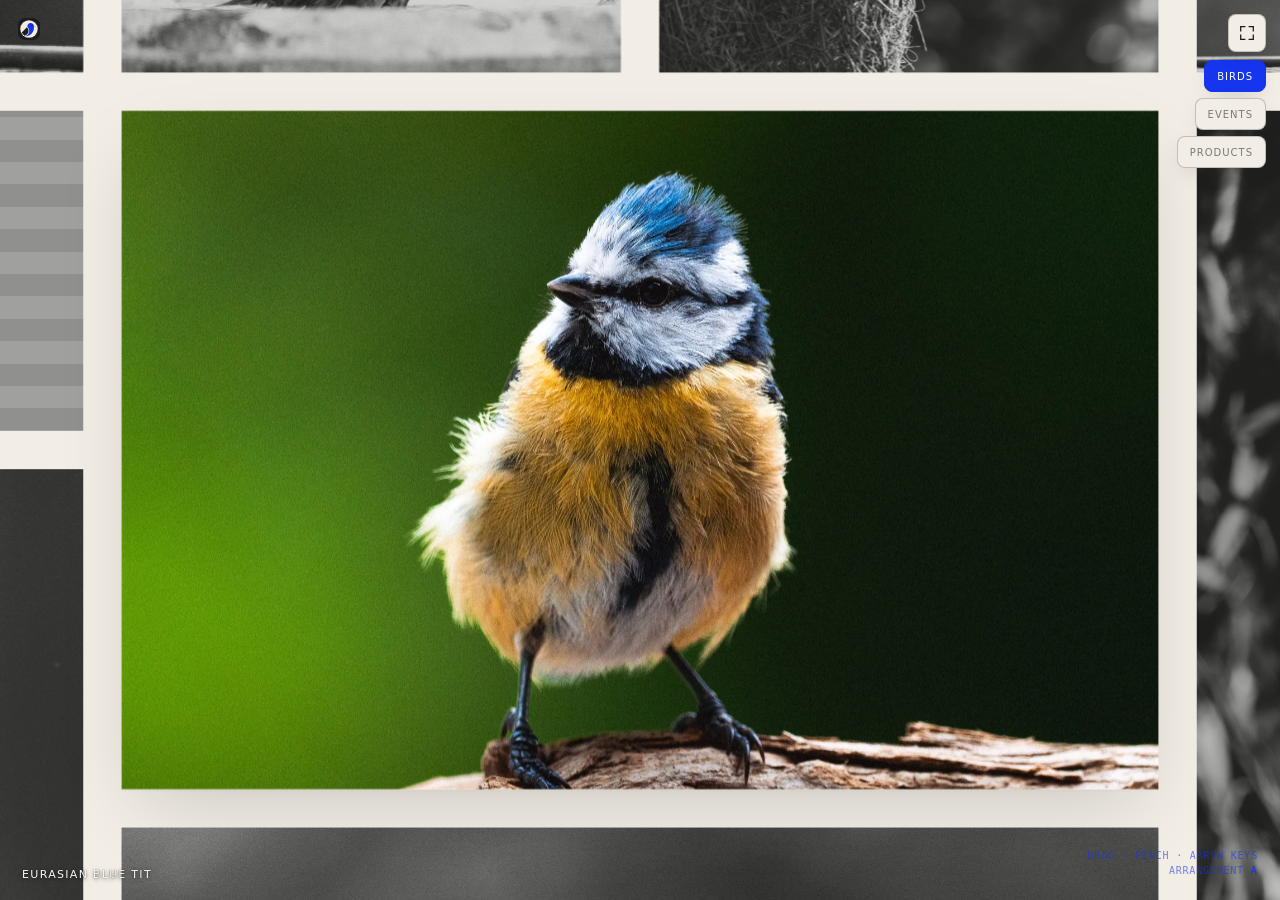
==== commit 1fee2e87: "Retire five product frames and add the Studio Session ten The 2026-07-30 products cull: the Sika 2K " ====
--- a/public/index.html
+++ b/public/index.html
@@ -45,6 +45,7 @@
       "image": [
         {"@type":"ImageObject","name":"European Robin","contentUrl":"https://gewoonkees132.github.io/Bird-portfolio/files/P1-European_Robin.webp"},
         {"@type":"ImageObject","name":"Baya Weaver","contentUrl":"https://gewoonkees132.github.io/Bird-portfolio/files/P2-Baya_Weaver.webp"},
+        {"@type":"ImageObject","name":"Eurasian Jay","contentUrl":"https://gewoonkees132.github.io/Bird-portfolio/files/P3-Eurasian_Jay.webp"},
         {"@type":"ImageObject","name":"Dunnock","contentUrl":"https://gewoonkees132.github.io/Bird-portfolio/files/P4-Dunnock.webp"},
         {"@type":"ImageObject","name":"Asian Green Bee-eater","contentUrl":"https://gewoonkees132.github.io/Bird-portfolio/files/P5-Green_Bee-eater.webp"},
         {"@type":"ImageObject","name":"Baya Weaver","contentUrl":"https://gewoonkees132.github.io/Bird-portfolio/files/P6-Baya_Weaver_display.webp"},
@@ -57,11 +58,7 @@
         {"@type":"ImageObject","name":"Eurasian Blue Tit","contentUrl":"https://gewoonkees132.github.io/Bird-portfolio/files/P13-Eurasian_Blue_Tit.webp"},
         {"@type":"ImageObject","name":"European Robin","contentUrl":"https://gewoonkees132.github.io/Bird-portfolio/files/P14-European_Robin.webp"},
         {"@type":"ImageObject","name":"European Robin","contentUrl":"https://gewoonkees132.github.io/Bird-portfolio/files/P15-European_Robin.webp"},
-        {"@type":"ImageObject","name":"European Robin","contentUrl":"https://gewoonkees132.github.io/Bird-portfolio/files/P16-European_Robin.webp"},
-        {"@type":"ImageObject","name":"Eurasian Blue Tit","contentUrl":"https://gewoonkees132.github.io/Bird-portfolio/files/P17-Eurasian_Blue_Tit.webp"},
-        {"@type":"ImageObject","name":"Great Spotted Woodpecker","contentUrl":"https://gewoonkees132.github.io/Bird-portfolio/files/P18-Great_Spotted_Woodpecker.webp"},
-        {"@type":"ImageObject","name":"House Sparrow","contentUrl":"https://gewoonkees132.github.io/Bird-portfolio/files/P19-House_Sparrow.webp"},
-        {"@type":"ImageObject","name":"Lesser Black-backed Gull","contentUrl":"https://gewoonkees132.github.io/Bird-portfolio/files/P20-Lesser_Black-backed_Gull.webp"}
+        {"@type":"ImageObject","name":"European Robin","contentUrl":"https://gewoonkees132.github.io/Bird-portfolio/files/P16-European_Robin.webp"}
       ]
     }
   ]
@@ -103,7 +100,7 @@
     <div>Arrangement <span class="arr" id="compass-arr">A</span></div>
   </div>
 
-  <!-- Collection switcher — four bodies of work share one plane. Four
+  <!-- Collection switcher — three bodies of work share one plane. Three
        separate buttons stacked down the right-hand edge, under the viewer
        toggle. The data-collection keys match COLLECTIONS in app.js, and
        tools/check-species.js asserts that they still do. -->
@@ -111,8 +108,6 @@
     <button class="coll-btn" type="button" data-collection="birds"    aria-pressed="true">Birds</button>
     <button class="coll-btn" type="button" data-collection="events"   aria-pressed="false">Events</button>
     <button class="coll-btn" type="button" data-collection="products" aria-pressed="false">Products</button>
-    <button class="coll-btn" type="button" data-collection="portraits" aria-pressed="false">Portraits</button>
-    <button class="coll-btn" type="button" data-collection="lifestyle" aria-pressed="false">Lifestyle</button>
   </div>
 
   <!-- Full-screen viewer. The top-right control opens the focused photograph
@@ -154,10 +149,8 @@
 
   <div class="set-menu" id="set-menu" role="group" aria-label="Bodies of work" hidden>
     <button class="set-opt" type="button" data-set-opt="birds">Birds<span class="set-n">16</span></button>
-    <button class="set-opt" type="button" data-set-opt="products">Products<span class="set-n">14</span></button>
+    <button class="set-opt" type="button" data-set-opt="products">Products<span class="set-n">19</span></button>
     <button class="set-opt" type="button" data-set-opt="events">Events<span class="set-n">23</span></button>
-    <button class="set-opt" type="button" data-set-opt="portraits">Portraits<span class="set-n">17</span></button>
-    <button class="set-opt" type="button" data-set-opt="lifestyle">Lifestyle<span class="set-n">16</span></button>
   </div>
 
   <!-- Mobile placeholder edition.
@@ -175,8 +168,6 @@
     <div class="mobile-note" data-cat="birds">Mobile edition — placeholder. Final order is editorial, hand-ordered, opening with Arrangement A's lead.</div>
     <div class="mobile-note" data-cat="products">Mobile edition — placeholder. Designed and printed pieces, one series after another.</div>
     <div class="mobile-note" data-cat="events">Mobile edition — placeholder. Build days, a trade floor and a wedding, one series after another.</div>
-    <div class="mobile-note" data-cat="portraits">Mobile edition — placeholder. Portraits across four years, the sitters unnamed by choice.</div>
-    <div class="mobile-note" data-cat="lifestyle">Mobile edition — placeholder. Life around the work, 2022 to 2025, one year after another.</div>
 
     <div class="mcell" data-cat="birds" data-sp="5">
       <div class="mphoto" style="aspect-ratio: 3/2; --ph-band-a:#a87a3e; --ph-band-b:#b8893f;">
@@ -213,6 +204,13 @@
       </div>
       <div class="mlabel">Eurasian Blue Tit<span class="latin">Cyanistes caeruleus</span></div>
     </div>
+    <div class="mcell" data-cat="birds" data-sp="3">
+      <div class="mphoto" style="aspect-ratio: 3/2; --ph-band-a:#7a8b76; --ph-band-b:#8a9c86;">
+        <img src="files/P3-Eurasian_Jay.webp" alt="" loading="lazy" decoding="async" />
+        <span>P3 · EURASIAN JAY</span>
+      </div>
+      <div class="mlabel">Eurasian Jay<span class="latin">Garrulus glandarius</span></div>
+    </div>
     <div class="mcell" data-cat="birds" data-sp="16">
       <div class="mphoto" style="aspect-ratio: 2/3; --ph-band-a:#3d6b8a; --ph-band-b:#4a7c9a;">
         <img src="files/P16-European_Robin.webp" alt="" loading="lazy" decoding="async" />
@@ -283,58 +281,16 @@
       </div>
       <div class="mlabel">Great Tit<span class="latin">Parus major</span></div>
     </div>
-    <div class="mcell" data-cat="birds" data-sp="17">
-      <div class="mphoto" style="aspect-ratio: 3/2; --ph-band-a:#796d2c; --ph-band-b:#897d3c;">
-        <img src="files/P17-Eurasian_Blue_Tit.webp" alt="" loading="lazy" decoding="async" />
-        <span>P17 · EURASIAN BLUE TIT</span>
-      </div>
-      <div class="mlabel">Eurasian Blue Tit<span class="latin">Cyanistes caeruleus</span></div>
-    </div>
-    <div class="mcell" data-cat="birds" data-sp="18">
-      <div class="mphoto" style="aspect-ratio: 2/3; --ph-band-a:#504734; --ph-band-b:#605744;">
-        <img src="files/P18-Great_Spotted_Woodpecker.webp" alt="" loading="lazy" decoding="async" />
-        <span>P18 · GREAT SPOTTED WOODPECKER</span>
-      </div>
-      <div class="mlabel">Great Spotted Woodpecker<span class="latin">Dendrocopos major</span></div>
-    </div>
-    <div class="mcell" data-cat="birds" data-sp="19">
-      <div class="mphoto" style="aspect-ratio: 2/3; --ph-band-a:#605e39; --ph-band-b:#706e49;">
-        <img src="files/P19-House_Sparrow.webp" alt="" loading="lazy" decoding="async" />
-        <span>P19 · HOUSE SPARROW</span>
-      </div>
-      <div class="mlabel">House Sparrow<span class="latin">Passer domesticus</span></div>
-    </div>
-    <div class="mcell" data-cat="birds" data-sp="20">
-      <div class="mphoto" style="aspect-ratio: 3/2; --ph-band-a:#978887; --ph-band-b:#a79897;">
-        <img src="files/P20-Lesser_Black-backed_Gull.webp" alt="" loading="lazy" decoding="async" />
-        <span>P20 · LESSER BLACK-BACKED GULL</span>
-      </div>
-      <div class="mlabel">Lesser Black-backed Gull<span class="latin">Larus fuscus</span></div>
-    </div>
 
     <!-- Products set — hidden unless .mobile-edition[data-set="products"].
          Every image stays loading="lazy": a display:none cell never intersects
          the viewport, so an inactive set costs no bytes until it is chosen. -->
     <div class="mcell" data-cat="products">
-      <div class="mphoto" style="aspect-ratio: 3/2; --ph-band-a:#483838; --ph-band-b:#3f3131;">
-        <img src="files/products/R1-Sika_2K_Column.webp" alt="" loading="lazy" decoding="async" />
-        <span>R1 · SIKA 2K COLUMN</span>
-      </div>
-      <div class="mlabel">Sika 2K Column<span class="latin">Two-component mortar · 2024</span></div>
-    </div>
-    <div class="mcell" data-cat="products">
-      <div class="mphoto" style="aspect-ratio: 2/3; --ph-band-a:#181818; --ph-band-b:#151515;">
-        <img src="files/products/R2-Sika_2K_Column.webp" alt="" loading="lazy" decoding="async" />
-        <span>R2 · SIKA 2K COLUMN</span>
-      </div>
-      <div class="mlabel">Sika 2K Column<span class="latin">Two-component mortar · 2024</span></div>
-    </div>
-    <div class="mcell" data-cat="products">
-      <div class="mphoto" style="aspect-ratio: 2/3; --ph-band-a:#888878; --ph-band-b:#78786a;">
-        <img src="files/products/R3-Sika_2K_Column.webp" alt="" loading="lazy" decoding="async" />
-        <span>R3 · SIKA 2K COLUMN</span>
-      </div>
-      <div class="mlabel">Sika 2K Column<span class="latin">Two-component mortar · 2024</span></div>
+      <div class="mphoto" style="aspect-ratio: 3/2; --ph-band-a:#181818; --ph-band-b:#151515;">
+        <img src="files/products/R4-Colour_Printing.webp" alt="" loading="lazy" decoding="async" />
+        <span>R4 · COLOUR PRINTING</span>
+      </div>
+      <div class="mlabel">Colour Printing<span class="latin">Reference sheet</span></div>
     </div>
     <div class="mcell" data-cat="products">
       <div class="mphoto" style="aspect-ratio: 3/2; --ph-band-a:#281818; --ph-band-b:#231515;">
@@ -386,26 +342,82 @@
       <div class="mlabel">Printed Piece<span class="latin">Designed and printed</span></div>
     </div>
     <div class="mcell" data-cat="products">
-      <div class="mphoto" style="aspect-ratio: 3/2; --ph-band-a:#483838; --ph-band-b:#3f3131;">
-        <img src="files/products/R12-Printed_Piece.webp" alt="" loading="lazy" decoding="async" />
-        <span>R12 · PRINTED PIECE</span>
-      </div>
-      <div class="mlabel">Printed Piece<span class="latin">Designed and printed</span></div>
-    </div>
-    <div class="mcell" data-cat="products">
-      <div class="mphoto" style="aspect-ratio: 2/3; --ph-band-a:#483838; --ph-band-b:#3f3131;">
-        <img src="files/products/R13-Printed_Piece.webp" alt="" loading="lazy" decoding="async" />
-        <span>R13 · PRINTED PIECE</span>
-      </div>
-      <div class="mlabel">Printed Piece<span class="latin">Designed and printed</span></div>
-    </div>
-    <div class="mcell" data-cat="products">
       <div class="mphoto" style="aspect-ratio: 2/3; --ph-band-a:#585858; --ph-band-b:#4d4d4d;">
         <img src="files/products/R14-Printed_Piece.webp" alt="" loading="lazy" decoding="async" />
         <span>R14 · PRINTED PIECE</span>
       </div>
       <div class="mlabel">Printed Piece<span class="latin">Designed and printed</span></div>
     </div>
+    <div class="mcell" data-cat="products">
+      <div class="mphoto" style="aspect-ratio: 2/3; --ph-band-a:#583838; --ph-band-b:#4d3131;">
+        <img src="files/products/R15-Studio_Session.webp" alt="" loading="lazy" decoding="async" />
+        <span>R15 · STUDIO SESSION</span>
+      </div>
+      <div class="mlabel">Studio Session<span class="latin">Printed pieces · July 2026</span></div>
+    </div>
+    <div class="mcell" data-cat="products">
+      <div class="mphoto" style="aspect-ratio: 2/3; --ph-band-a:#b8b8b8; --ph-band-b:#a2a2a2;">
+        <img src="files/products/R16-Studio_Session.webp" alt="" loading="lazy" decoding="async" />
+        <span>R16 · STUDIO SESSION</span>
+      </div>
+      <div class="mlabel">Studio Session<span class="latin">Printed pieces · July 2026</span></div>
+    </div>
+    <div class="mcell" data-cat="products">
+      <div class="mphoto" style="aspect-ratio: 2/3; --ph-band-a:#182828; --ph-band-b:#152323;">
+        <img src="files/products/R17-Studio_Session.webp" alt="" loading="lazy" decoding="async" />
+        <span>R17 · STUDIO SESSION</span>
+      </div>
+      <div class="mlabel">Studio Session<span class="latin">Printed pieces · July 2026</span></div>
+    </div>
+    <div class="mcell" data-cat="products">
+      <div class="mphoto" style="aspect-ratio: 3/2; --ph-band-a:#b89888; --ph-band-b:#a28678;">
+        <img src="files/products/R18-Studio_Session.webp" alt="" loading="lazy" decoding="async" />
+        <span>R18 · STUDIO SESSION</span>
+      </div>
+      <div class="mlabel">Studio Session<span class="latin">Printed pieces · July 2026</span></div>
+    </div>
+    <div class="mcell" data-cat="products">
+      <div class="mphoto" style="aspect-ratio: 2/3; --ph-band-a:#f8f8f8; --ph-band-b:#dadada;">
+        <img src="files/products/R19-Studio_Session.webp" alt="" loading="lazy" decoding="async" />
+        <span>R19 · STUDIO SESSION</span>
+      </div>
+      <div class="mlabel">Studio Session<span class="latin">Printed pieces · July 2026</span></div>
+    </div>
+    <div class="mcell" data-cat="products">
+      <div class="mphoto" style="aspect-ratio: 2/3; --ph-band-a:#e8e8e8; --ph-band-b:#cccccc;">
+        <img src="files/products/R20-Studio_Session.webp" alt="" loading="lazy" decoding="async" />
+        <span>R20 · STUDIO SESSION</span>
+      </div>
+      <div class="mlabel">Studio Session<span class="latin">Printed pieces · July 2026</span></div>
+    </div>
+    <div class="mcell" data-cat="products">
+      <div class="mphoto" style="aspect-ratio: 2/3; --ph-band-a:#e8e8e8; --ph-band-b:#cccccc;">
+        <img src="files/products/R21-Studio_Session.webp" alt="" loading="lazy" decoding="async" />
+        <span>R21 · STUDIO SESSION</span>
+      </div>
+      <div class="mlabel">Studio Session<span class="latin">Printed pieces · July 2026</span></div>
+    </div>
+    <div class="mcell" data-cat="products">
+      <div class="mphoto" style="aspect-ratio: 3/2; --ph-band-a:#f8f8f8; --ph-band-b:#dadada;">
+        <img src="files/products/R22-Studio_Session.webp" alt="" loading="lazy" decoding="async" />
+        <span>R22 · STUDIO SESSION</span>
+      </div>
+      <div class="mlabel">Studio Session<span class="latin">Printed pieces · July 2026</span></div>
+    </div>
+    <div class="mcell" data-cat="products">
+      <div class="mphoto" style="aspect-ratio: 2/3; --ph-band-a:#f8f8f8; --ph-band-b:#dadada;">
+        <img src="files/products/R23-Studio_Session.webp" alt="" loading="lazy" decoding="async" />
+        <span>R23 · STUDIO SESSION</span>
+      </div>
+      <div class="mlabel">Studio Session<span class="latin">Printed pieces · July 2026</span></div>
+    </div>
+    <div class="mcell" data-cat="products">
+      <div class="mphoto" style="aspect-ratio: 2/3; --ph-band-a:#e8e8e8; --ph-band-b:#cccccc;">
+        <img src="files/products/R24-Studio_Session.webp" alt="" loading="lazy" decoding="async" />
+        <span>R24 · STUDIO SESSION</span>
+      </div>
+      <div class="mlabel">Studio Session<span class="latin">Printed pieces · July 2026</span></div>
+    </div>
 
     <!-- Events set — same contract as products. -->
     <div class="mcell" data-cat="events">
@@ -568,241 +580,6 @@
         <span>E23 · ITALIAN WEDDING</span>
       </div>
       <div class="mlabel">Italian Wedding<span class="latin">Italy · undated</span></div>
-    </div>
-
-    <!-- Portraits set — same contract as products and events. -->
-    <div class="mcell" data-cat="portraits">
-      <div class="mphoto" style="aspect-ratio: 3/2; --ph-band-a:#767945; --ph-band-b:#67693c;">
-        <img src="files/portraits/T1-Portraits_I.webp" alt="" loading="lazy" decoding="async" />
-        <span>T1 · PORTRAITS I</span>
-      </div>
-      <div class="mlabel">Portraits I<span class="latin">85 mm · 2021–2024</span></div>
-    </div>
-    <div class="mcell" data-cat="portraits">
-      <div class="mphoto" style="aspect-ratio: 2/3; --ph-band-a:#6b5751; --ph-band-b:#5d4c46;">
-        <img src="files/portraits/T2-Portraits_I.webp" alt="" loading="lazy" decoding="async" />
-        <span>T2 · PORTRAITS I</span>
-      </div>
-      <div class="mlabel">Portraits I<span class="latin">85 mm · 2021–2024</span></div>
-    </div>
-    <div class="mcell" data-cat="portraits">
-      <div class="mphoto" style="aspect-ratio: 3/2; --ph-band-a:#6c5853; --ph-band-b:#5e4d48;">
-        <img src="files/portraits/T3-Portraits_I.webp" alt="" loading="lazy" decoding="async" />
-        <span>T3 · PORTRAITS I</span>
-      </div>
-      <div class="mlabel">Portraits I<span class="latin">85 mm · 2021–2024</span></div>
-    </div>
-    <div class="mcell" data-cat="portraits">
-      <div class="mphoto" style="aspect-ratio: 3/2; --ph-band-a:#6a5c59; --ph-band-b:#5c504d;">
-        <img src="files/portraits/T4-Portraits_I.webp" alt="" loading="lazy" decoding="async" />
-        <span>T4 · PORTRAITS I</span>
-      </div>
-      <div class="mlabel">Portraits I<span class="latin">85 mm · 2021–2024</span></div>
-    </div>
-    <div class="mcell" data-cat="portraits">
-      <div class="mphoto" style="aspect-ratio: 2/3; --ph-band-a:#845748; --ph-band-b:#734c3f;">
-        <img src="files/portraits/T5-Portraits_I.webp" alt="" loading="lazy" decoding="async" />
-        <span>T5 · PORTRAITS I</span>
-      </div>
-      <div class="mlabel">Portraits I<span class="latin">85 mm · 2021–2024</span></div>
-    </div>
-    <div class="mcell" data-cat="portraits">
-      <div class="mphoto" style="aspect-ratio: 3/2; --ph-band-a:#a9aeb5; --ph-band-b:#93989e;">
-        <img src="files/portraits/T6-Portraits_I.webp" alt="" loading="lazy" decoding="async" />
-        <span>T6 · PORTRAITS I</span>
-      </div>
-      <div class="mlabel">Portraits I<span class="latin">85 mm · 2021–2024</span></div>
-    </div>
-    <div class="mcell" data-cat="portraits">
-      <div class="mphoto" style="aspect-ratio: 2/3; --ph-band-a:#7a7878; --ph-band-b:#6a6969;">
-        <img src="files/portraits/T7-Portraits_I.webp" alt="" loading="lazy" decoding="async" />
-        <span>T7 · PORTRAITS I</span>
-      </div>
-      <div class="mlabel">Portraits I<span class="latin">85 mm · 2021–2024</span></div>
-    </div>
-    <div class="mcell" data-cat="portraits">
-      <div class="mphoto" style="aspect-ratio: 3/2; --ph-band-a:#5f4340; --ph-band-b:#533a38;">
-        <img src="files/portraits/T8-Portraits_II.webp" alt="" loading="lazy" decoding="async" />
-        <span>T8 · PORTRAITS II</span>
-      </div>
-      <div class="mlabel">Portraits II<span class="latin">50 mm · 2024–2025</span></div>
-    </div>
-    <div class="mcell" data-cat="portraits">
-      <div class="mphoto" style="aspect-ratio: 2/3; --ph-band-a:#ac9997; --ph-band-b:#968584;">
-        <img src="files/portraits/T9-Portraits_II.webp" alt="" loading="lazy" decoding="async" />
-        <span>T9 · PORTRAITS II</span>
-      </div>
-      <div class="mlabel">Portraits II<span class="latin">50 mm · 2024–2025</span></div>
-    </div>
-    <div class="mcell" data-cat="portraits">
-      <div class="mphoto" style="aspect-ratio: 2/3; --ph-band-a:#bca7a4; --ph-band-b:#a4928f;">
-        <img src="files/portraits/T10-Portraits_II.webp" alt="" loading="lazy" decoding="async" />
-        <span>T10 · PORTRAITS II</span>
-      </div>
-      <div class="mlabel">Portraits II<span class="latin">50 mm · 2024–2025</span></div>
-    </div>
-    <div class="mcell" data-cat="portraits">
-      <div class="mphoto" style="aspect-ratio: 2/3; --ph-band-a:#938276; --ph-band-b:#807167;">
-        <img src="files/portraits/T11-Portraits_II.webp" alt="" loading="lazy" decoding="async" />
-        <span>T11 · PORTRAITS II</span>
-      </div>
-      <div class="mlabel">Portraits II<span class="latin">50 mm · 2024–2025</span></div>
-    </div>
-    <div class="mcell" data-cat="portraits">
-      <div class="mphoto" style="aspect-ratio: 2/3; --ph-band-a:#aa8f87; --ph-band-b:#947d76;">
-        <img src="files/portraits/T12-Portraits_II.webp" alt="" loading="lazy" decoding="async" />
-        <span>T12 · PORTRAITS II</span>
-      </div>
-      <div class="mlabel">Portraits II<span class="latin">50 mm · 2024–2025</span></div>
-    </div>
-    <div class="mcell" data-cat="portraits">
-      <div class="mphoto" style="aspect-ratio: 2/3; --ph-band-a:#9e4232; --ph-band-b:#8a392b;">
-        <img src="files/portraits/T13-Portraits_II.webp" alt="" loading="lazy" decoding="async" />
-        <span>T13 · PORTRAITS II</span>
-      </div>
-      <div class="mlabel">Portraits II<span class="latin">50 mm · 2024–2025</span></div>
-    </div>
-    <div class="mcell" data-cat="portraits">
-      <div class="mphoto" style="aspect-ratio: 2/3; --ph-band-a:#8d8376; --ph-band-b:#7b7267;">
-        <img src="files/portraits/T14-Portraits_III.webp" alt="" loading="lazy" decoding="async" />
-        <span>T14 · PORTRAITS III</span>
-      </div>
-      <div class="mlabel">Portraits III<span class="latin">50 mm · 2025</span></div>
-    </div>
-    <div class="mcell" data-cat="portraits">
-      <div class="mphoto" style="aspect-ratio: 3/2; --ph-band-a:#857576; --ph-band-b:#746667;">
-        <img src="files/portraits/T15-Portraits_III.webp" alt="" loading="lazy" decoding="async" />
-        <span>T15 · PORTRAITS III</span>
-      </div>
-      <div class="mlabel">Portraits III<span class="latin">50 mm · 2025</span></div>
-    </div>
-    <div class="mcell" data-cat="portraits">
-      <div class="mphoto" style="aspect-ratio: 3/2; --ph-band-a:#4e453d; --ph-band-b:#443c35;">
-        <img src="files/portraits/T16-Portraits_III.webp" alt="" loading="lazy" decoding="async" />
-        <span>T16 · PORTRAITS III</span>
-      </div>
-      <div class="mlabel">Portraits III<span class="latin">50 mm · 2025</span></div>
-    </div>
-    <div class="mcell" data-cat="portraits">
-      <div class="mphoto" style="aspect-ratio: 2/3; --ph-band-a:#6f6a67; --ph-band-b:#615c5a;">
-        <img src="files/portraits/T17-Portraits_III.webp" alt="" loading="lazy" decoding="async" />
-        <span>T17 · PORTRAITS III</span>
-      </div>
-      <div class="mlabel">Portraits III<span class="latin">50 mm · 2025</span></div>
-    </div>
-
-    <!-- Lifestyle set — same contract as the other later collections. -->
-    <div class="mcell" data-cat="lifestyle">
-      <div class="mphoto" style="aspect-ratio: 3/2; --ph-band-a:#5d5750; --ph-band-b:#514c46;">
-        <img src="files/lifestyle/L1-Lifestyle_I.webp" alt="" loading="lazy" decoding="async" />
-        <span>L1 · LIFESTYLE I</span>
-      </div>
-      <div class="mlabel">Lifestyle I<span class="latin">2022–2023</span></div>
-    </div>
-    <div class="mcell" data-cat="lifestyle">
-      <div class="mphoto" style="aspect-ratio: 2/3; --ph-band-a:#838c8b; --ph-band-b:#727a79;">
-        <img src="files/lifestyle/L2-Lifestyle_I.webp" alt="" loading="lazy" decoding="async" />
-        <span>L2 · LIFESTYLE I</span>
-      </div>
-      <div class="mlabel">Lifestyle I<span class="latin">2022–2023</span></div>
-    </div>
-    <div class="mcell" data-cat="lifestyle">
-      <div class="mphoto" style="aspect-ratio: 3/2; --ph-band-a:#6f7b6b; --ph-band-b:#616b5d;">
-        <img src="files/lifestyle/L3-Lifestyle_I.webp" alt="" loading="lazy" decoding="async" />
-        <span>L3 · LIFESTYLE I</span>
-      </div>
-      <div class="mlabel">Lifestyle I<span class="latin">2022–2023</span></div>
-    </div>
-    <div class="mcell" data-cat="lifestyle">
-      <div class="mphoto" style="aspect-ratio: 2/3; --ph-band-a:#535274; --ph-band-b:#484765;">
-        <img src="files/lifestyle/L4-Lifestyle_I.webp" alt="" loading="lazy" decoding="async" />
-        <span>L4 · LIFESTYLE I</span>
-      </div>
-      <div class="mlabel">Lifestyle I<span class="latin">2022–2023</span></div>
-    </div>
-    <div class="mcell" data-cat="lifestyle">
-      <div class="mphoto" style="aspect-ratio: 3/2; --ph-band-a:#95776b; --ph-band-b:#82685d;">
-        <img src="files/lifestyle/L5-Lifestyle_II.webp" alt="" loading="lazy" decoding="async" />
-        <span>L5 · LIFESTYLE II</span>
-      </div>
-      <div class="mlabel">Lifestyle II<span class="latin">2024</span></div>
-    </div>
-    <div class="mcell" data-cat="lifestyle">
-      <div class="mphoto" style="aspect-ratio: 2/3; --ph-band-a:#846155; --ph-band-b:#73544a;">
-        <img src="files/lifestyle/L6-Lifestyle_II.webp" alt="" loading="lazy" decoding="async" />
-        <span>L6 · LIFESTYLE II</span>
-      </div>
-      <div class="mlabel">Lifestyle II<span class="latin">2024</span></div>
-    </div>
-    <div class="mcell" data-cat="lifestyle">
-      <div class="mphoto" style="aspect-ratio: 2/3; --ph-band-a:#97b3d3; --ph-band-b:#839cb8;">
-        <img src="files/lifestyle/L7-Lifestyle_II.webp" alt="" loading="lazy" decoding="async" />
-        <span>L7 · LIFESTYLE II</span>
-      </div>
-      <div class="mlabel">Lifestyle II<span class="latin">2024</span></div>
-    </div>
-    <div class="mcell" data-cat="lifestyle">
-      <div class="mphoto" style="aspect-ratio: 3/2; --ph-band-a:#82aecf; --ph-band-b:#7197b4;">
-        <img src="files/lifestyle/L8-Lifestyle_II.webp" alt="" loading="lazy" decoding="async" />
-        <span>L8 · LIFESTYLE II</span>
-      </div>
-      <div class="mlabel">Lifestyle II<span class="latin">2024</span></div>
-    </div>
-    <div class="mcell" data-cat="lifestyle">
-      <div class="mphoto" style="aspect-ratio: 2/3; --ph-band-a:#ac9997; --ph-band-b:#968583;">
-        <img src="files/lifestyle/L9-Lifestyle_II.webp" alt="" loading="lazy" decoding="async" />
-        <span>L9 · LIFESTYLE II</span>
-      </div>
-      <div class="mlabel">Lifestyle II<span class="latin">2024</span></div>
-    </div>
-    <div class="mcell" data-cat="lifestyle">
-      <div class="mphoto" style="aspect-ratio: 3/2; --ph-band-a:#42393d; --ph-band-b:#393235;">
-        <img src="files/lifestyle/L10-Lifestyle_III.webp" alt="" loading="lazy" decoding="async" />
-        <span>L10 · LIFESTYLE III</span>
-      </div>
-      <div class="mlabel">Lifestyle III<span class="latin">2025</span></div>
-    </div>
-    <div class="mcell" data-cat="lifestyle">
-      <div class="mphoto" style="aspect-ratio: 3/2; --ph-band-a:#1d181a; --ph-band-b:#191517;">
-        <img src="files/lifestyle/L11-Lifestyle_III.webp" alt="" loading="lazy" decoding="async" />
-        <span>L11 · LIFESTYLE III</span>
-      </div>
-      <div class="mlabel">Lifestyle III<span class="latin">2025</span></div>
-    </div>
-    <div class="mcell" data-cat="lifestyle">
-      <div class="mphoto" style="aspect-ratio: 2/3; --ph-band-a:#818286; --ph-band-b:#707175;">
-        <img src="files/lifestyle/L12-Lifestyle_III.webp" alt="" loading="lazy" decoding="async" />
-        <span>L12 · LIFESTYLE III</span>
-      </div>
-      <div class="mlabel">Lifestyle III<span class="latin">2025</span></div>
-    </div>
-    <div class="mcell" data-cat="lifestyle">
-      <div class="mphoto" style="aspect-ratio: 3/2; --ph-band-a:#6a6b6b; --ph-band-b:#5c5d5d;">
-        <img src="files/lifestyle/L13-Lifestyle_III.webp" alt="" loading="lazy" decoding="async" />
-        <span>L13 · LIFESTYLE III</span>
-      </div>
-      <div class="mlabel">Lifestyle III<span class="latin">2025</span></div>
-    </div>
-    <div class="mcell" data-cat="lifestyle">
-      <div class="mphoto" style="aspect-ratio: 3/2; --ph-band-a:#747471; --ph-band-b:#656562;">
-        <img src="files/lifestyle/L14-Lifestyle_III.webp" alt="" loading="lazy" decoding="async" />
-        <span>L14 · LIFESTYLE III</span>
-      </div>
-      <div class="mlabel">Lifestyle III<span class="latin">2025</span></div>
-    </div>
-    <div class="mcell" data-cat="lifestyle">
-      <div class="mphoto" style="aspect-ratio: 3/2; --ph-band-a:#cbb0a0; --ph-band-b:#b1998b;">
-        <img src="files/lifestyle/L15-Lifestyle_III.webp" alt="" loading="lazy" decoding="async" />
-        <span>L15 · LIFESTYLE III</span>
-      </div>
-      <div class="mlabel">Lifestyle III<span class="latin">2025</span></div>
-    </div>
-    <div class="mcell" data-cat="lifestyle">
-      <div class="mphoto" style="aspect-ratio: 2/3; --ph-band-a:#847a6d; --ph-band-b:#736a5f;">
-        <img src="files/lifestyle/L16-Lifestyle_III.webp" alt="" loading="lazy" decoding="async" />
-        <span>L16 · LIFESTYLE III</span>
-      </div>
-      <div class="mlabel">Lifestyle III<span class="latin">2025</span></div>
     </div>
   </div>
 
--- a/public/styles.css
+++ b/public/styles.css
@@ -884,7 +884,8 @@
 .mobile-edition[data-set="birds"]    [data-cat]:not([data-cat="birds"]),
 .mobile-edition[data-set="products"] [data-cat]:not([data-cat="products"]),
 .mobile-edition[data-set="events"]   [data-cat]:not([data-cat="events"]),
-.mobile-edition[data-set="portraits"] [data-cat]:not([data-cat="portraits"]) {
+.mobile-edition[data-set="portraits"] [data-cat]:not([data-cat="portraits"]),
+.mobile-edition[data-set="lifestyle"] [data-cat]:not([data-cat="lifestyle"]) {
   display: none;
 }
 
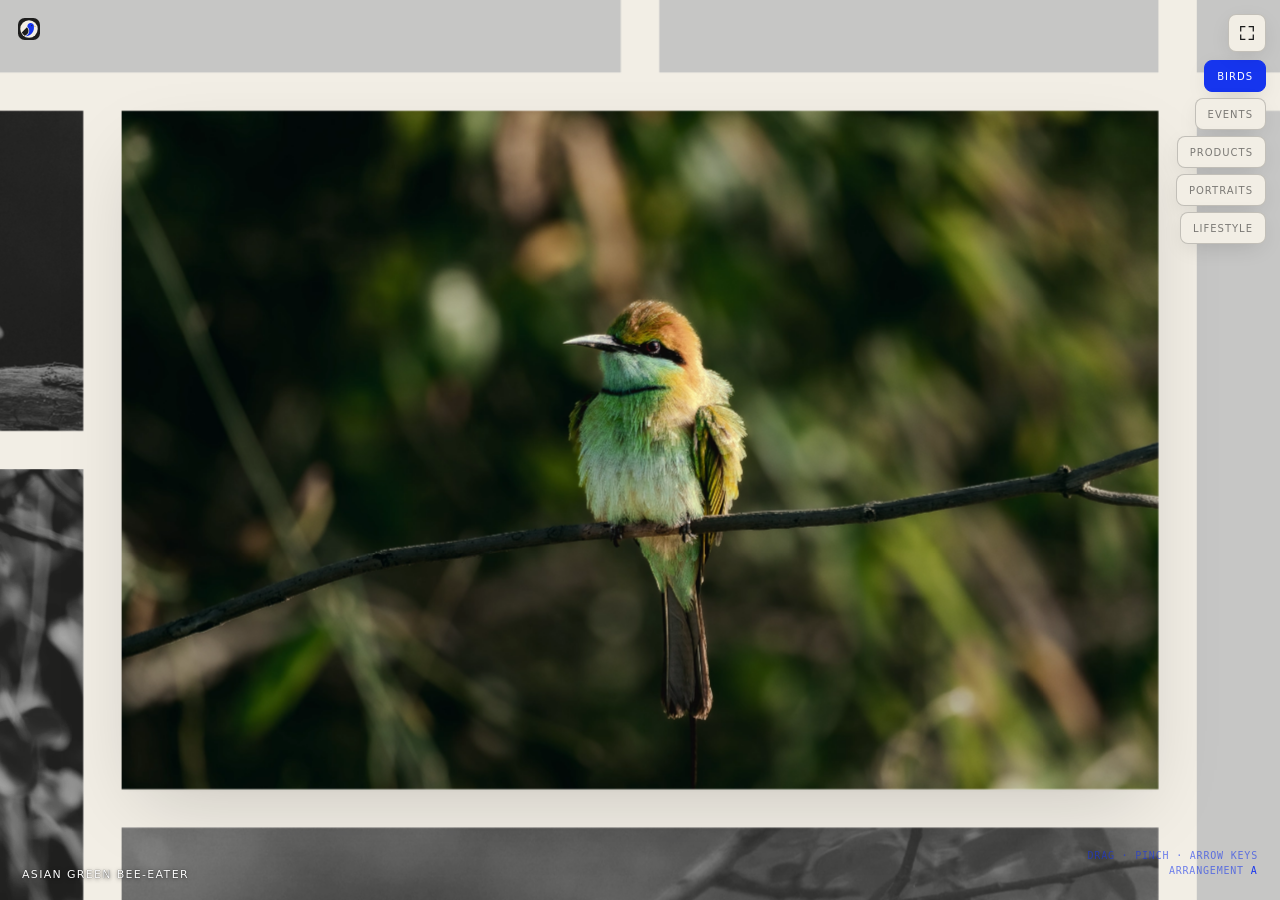
==== commit aa5cce96: "Merge origin/main, keeping the local products collection Brings in the four remote commits (birds to" ====
--- a/public/index.html
+++ b/public/index.html
@@ -45,7 +45,6 @@
       "image": [
         {"@type":"ImageObject","name":"European Robin","contentUrl":"https://gewoonkees132.github.io/Bird-portfolio/files/P1-European_Robin.webp"},
         {"@type":"ImageObject","name":"Baya Weaver","contentUrl":"https://gewoonkees132.github.io/Bird-portfolio/files/P2-Baya_Weaver.webp"},
-        {"@type":"ImageObject","name":"Eurasian Jay","contentUrl":"https://gewoonkees132.github.io/Bird-portfolio/files/P3-Eurasian_Jay.webp"},
         {"@type":"ImageObject","name":"Dunnock","contentUrl":"https://gewoonkees132.github.io/Bird-portfolio/files/P4-Dunnock.webp"},
         {"@type":"ImageObject","name":"Asian Green Bee-eater","contentUrl":"https://gewoonkees132.github.io/Bird-portfolio/files/P5-Green_Bee-eater.webp"},
         {"@type":"ImageObject","name":"Baya Weaver","contentUrl":"https://gewoonkees132.github.io/Bird-portfolio/files/P6-Baya_Weaver_display.webp"},
@@ -58,7 +57,11 @@
         {"@type":"ImageObject","name":"Eurasian Blue Tit","contentUrl":"https://gewoonkees132.github.io/Bird-portfolio/files/P13-Eurasian_Blue_Tit.webp"},
         {"@type":"ImageObject","name":"European Robin","contentUrl":"https://gewoonkees132.github.io/Bird-portfolio/files/P14-European_Robin.webp"},
         {"@type":"ImageObject","name":"European Robin","contentUrl":"https://gewoonkees132.github.io/Bird-portfolio/files/P15-European_Robin.webp"},
-        {"@type":"ImageObject","name":"European Robin","contentUrl":"https://gewoonkees132.github.io/Bird-portfolio/files/P16-European_Robin.webp"}
+        {"@type":"ImageObject","name":"European Robin","contentUrl":"https://gewoonkees132.github.io/Bird-portfolio/files/P16-European_Robin.webp"},
+        {"@type":"ImageObject","name":"Eurasian Blue Tit","contentUrl":"https://gewoonkees132.github.io/Bird-portfolio/files/P17-Eurasian_Blue_Tit.webp"},
+        {"@type":"ImageObject","name":"Great Spotted Woodpecker","contentUrl":"https://gewoonkees132.github.io/Bird-portfolio/files/P18-Great_Spotted_Woodpecker.webp"},
+        {"@type":"ImageObject","name":"House Sparrow","contentUrl":"https://gewoonkees132.github.io/Bird-portfolio/files/P19-House_Sparrow.webp"},
+        {"@type":"ImageObject","name":"Lesser Black-backed Gull","contentUrl":"https://gewoonkees132.github.io/Bird-portfolio/files/P20-Lesser_Black-backed_Gull.webp"}
       ]
     }
   ]
@@ -100,7 +103,7 @@
     <div>Arrangement <span class="arr" id="compass-arr">A</span></div>
   </div>
 
-  <!-- Collection switcher — three bodies of work share one plane. Three
+  <!-- Collection switcher — four bodies of work share one plane. Four
        separate buttons stacked down the right-hand edge, under the viewer
        toggle. The data-collection keys match COLLECTIONS in app.js, and
        tools/check-species.js asserts that they still do. -->
@@ -108,6 +111,8 @@
     <button class="coll-btn" type="button" data-collection="birds"    aria-pressed="true">Birds</button>
     <button class="coll-btn" type="button" data-collection="events"   aria-pressed="false">Events</button>
     <button class="coll-btn" type="button" data-collection="products" aria-pressed="false">Products</button>
+    <button class="coll-btn" type="button" data-collection="portraits" aria-pressed="false">Portraits</button>
+    <button class="coll-btn" type="button" data-collection="lifestyle" aria-pressed="false">Lifestyle</button>
   </div>
 
   <!-- Full-screen viewer. The top-right control opens the focused photograph
@@ -151,6 +156,8 @@
     <button class="set-opt" type="button" data-set-opt="birds">Birds<span class="set-n">16</span></button>
     <button class="set-opt" type="button" data-set-opt="products">Products<span class="set-n">19</span></button>
     <button class="set-opt" type="button" data-set-opt="events">Events<span class="set-n">23</span></button>
+    <button class="set-opt" type="button" data-set-opt="portraits">Portraits<span class="set-n">17</span></button>
+    <button class="set-opt" type="button" data-set-opt="lifestyle">Lifestyle<span class="set-n">16</span></button>
   </div>
 
   <!-- Mobile placeholder edition.
@@ -168,6 +175,8 @@
     <div class="mobile-note" data-cat="birds">Mobile edition — placeholder. Final order is editorial, hand-ordered, opening with Arrangement A's lead.</div>
     <div class="mobile-note" data-cat="products">Mobile edition — placeholder. Designed and printed pieces, one series after another.</div>
     <div class="mobile-note" data-cat="events">Mobile edition — placeholder. Build days, a trade floor and a wedding, one series after another.</div>
+    <div class="mobile-note" data-cat="portraits">Mobile edition — placeholder. Portraits across four years, the sitters unnamed by choice.</div>
+    <div class="mobile-note" data-cat="lifestyle">Mobile edition — placeholder. Life around the work, 2022 to 2025, one year after another.</div>
 
     <div class="mcell" data-cat="birds" data-sp="5">
       <div class="mphoto" style="aspect-ratio: 3/2; --ph-band-a:#a87a3e; --ph-band-b:#b8893f;">
@@ -204,13 +213,6 @@
       </div>
       <div class="mlabel">Eurasian Blue Tit<span class="latin">Cyanistes caeruleus</span></div>
     </div>
-    <div class="mcell" data-cat="birds" data-sp="3">
-      <div class="mphoto" style="aspect-ratio: 3/2; --ph-band-a:#7a8b76; --ph-band-b:#8a9c86;">
-        <img src="files/P3-Eurasian_Jay.webp" alt="" loading="lazy" decoding="async" />
-        <span>P3 · EURASIAN JAY</span>
-      </div>
-      <div class="mlabel">Eurasian Jay<span class="latin">Garrulus glandarius</span></div>
-    </div>
     <div class="mcell" data-cat="birds" data-sp="16">
       <div class="mphoto" style="aspect-ratio: 2/3; --ph-band-a:#3d6b8a; --ph-band-b:#4a7c9a;">
         <img src="files/P16-European_Robin.webp" alt="" loading="lazy" decoding="async" />
@@ -281,6 +283,34 @@
       </div>
       <div class="mlabel">Great Tit<span class="latin">Parus major</span></div>
     </div>
+    <div class="mcell" data-cat="birds" data-sp="17">
+      <div class="mphoto" style="aspect-ratio: 3/2; --ph-band-a:#796d2c; --ph-band-b:#897d3c;">
+        <img src="files/P17-Eurasian_Blue_Tit.webp" alt="" loading="lazy" decoding="async" />
+        <span>P17 · EURASIAN BLUE TIT</span>
+      </div>
+      <div class="mlabel">Eurasian Blue Tit<span class="latin">Cyanistes caeruleus</span></div>
+    </div>
+    <div class="mcell" data-cat="birds" data-sp="18">
+      <div class="mphoto" style="aspect-ratio: 2/3; --ph-band-a:#504734; --ph-band-b:#605744;">
+        <img src="files/P18-Great_Spotted_Woodpecker.webp" alt="" loading="lazy" decoding="async" />
+        <span>P18 · GREAT SPOTTED WOODPECKER</span>
+      </div>
+      <div class="mlabel">Great Spotted Woodpecker<span class="latin">Dendrocopos major</span></div>
+    </div>
+    <div class="mcell" data-cat="birds" data-sp="19">
+      <div class="mphoto" style="aspect-ratio: 2/3; --ph-band-a:#605e39; --ph-band-b:#706e49;">
+        <img src="files/P19-House_Sparrow.webp" alt="" loading="lazy" decoding="async" />
+        <span>P19 · HOUSE SPARROW</span>
+      </div>
+      <div class="mlabel">House Sparrow<span class="latin">Passer domesticus</span></div>
+    </div>
+    <div class="mcell" data-cat="birds" data-sp="20">
+      <div class="mphoto" style="aspect-ratio: 3/2; --ph-band-a:#978887; --ph-band-b:#a79897;">
+        <img src="files/P20-Lesser_Black-backed_Gull.webp" alt="" loading="lazy" decoding="async" />
+        <span>P20 · LESSER BLACK-BACKED GULL</span>
+      </div>
+      <div class="mlabel">Lesser Black-backed Gull<span class="latin">Larus fuscus</span></div>
+    </div>
 
     <!-- Products set — hidden unless .mobile-edition[data-set="products"].
          Every image stays loading="lazy": a display:none cell never intersects
@@ -580,6 +610,241 @@
         <span>E23 · ITALIAN WEDDING</span>
       </div>
       <div class="mlabel">Italian Wedding<span class="latin">Italy · undated</span></div>
+    </div>
+
+    <!-- Portraits set — same contract as products and events. -->
+    <div class="mcell" data-cat="portraits">
+      <div class="mphoto" style="aspect-ratio: 3/2; --ph-band-a:#767945; --ph-band-b:#67693c;">
+        <img src="files/portraits/T1-Portraits_I.webp" alt="" loading="lazy" decoding="async" />
+        <span>T1 · PORTRAITS I</span>
+      </div>
+      <div class="mlabel">Portraits I<span class="latin">85 mm · 2021–2024</span></div>
+    </div>
+    <div class="mcell" data-cat="portraits">
+      <div class="mphoto" style="aspect-ratio: 2/3; --ph-band-a:#6b5751; --ph-band-b:#5d4c46;">
+        <img src="files/portraits/T2-Portraits_I.webp" alt="" loading="lazy" decoding="async" />
+        <span>T2 · PORTRAITS I</span>
+      </div>
+      <div class="mlabel">Portraits I<span class="latin">85 mm · 2021–2024</span></div>
+    </div>
+    <div class="mcell" data-cat="portraits">
+      <div class="mphoto" style="aspect-ratio: 3/2; --ph-band-a:#6c5853; --ph-band-b:#5e4d48;">
+        <img src="files/portraits/T3-Portraits_I.webp" alt="" loading="lazy" decoding="async" />
+        <span>T3 · PORTRAITS I</span>
+      </div>
+      <div class="mlabel">Portraits I<span class="latin">85 mm · 2021–2024</span></div>
+    </div>
+    <div class="mcell" data-cat="portraits">
+      <div class="mphoto" style="aspect-ratio: 3/2; --ph-band-a:#6a5c59; --ph-band-b:#5c504d;">
+        <img src="files/portraits/T4-Portraits_I.webp" alt="" loading="lazy" decoding="async" />
+        <span>T4 · PORTRAITS I</span>
+      </div>
+      <div class="mlabel">Portraits I<span class="latin">85 mm · 2021–2024</span></div>
+    </div>
+    <div class="mcell" data-cat="portraits">
+      <div class="mphoto" style="aspect-ratio: 2/3; --ph-band-a:#845748; --ph-band-b:#734c3f;">
+        <img src="files/portraits/T5-Portraits_I.webp" alt="" loading="lazy" decoding="async" />
+        <span>T5 · PORTRAITS I</span>
+      </div>
+      <div class="mlabel">Portraits I<span class="latin">85 mm · 2021–2024</span></div>
+    </div>
+    <div class="mcell" data-cat="portraits">
+      <div class="mphoto" style="aspect-ratio: 3/2; --ph-band-a:#a9aeb5; --ph-band-b:#93989e;">
+        <img src="files/portraits/T6-Portraits_I.webp" alt="" loading="lazy" decoding="async" />
+        <span>T6 · PORTRAITS I</span>
+      </div>
+      <div class="mlabel">Portraits I<span class="latin">85 mm · 2021–2024</span></div>
+    </div>
+    <div class="mcell" data-cat="portraits">
+      <div class="mphoto" style="aspect-ratio: 2/3; --ph-band-a:#7a7878; --ph-band-b:#6a6969;">
+        <img src="files/portraits/T7-Portraits_I.webp" alt="" loading="lazy" decoding="async" />
+        <span>T7 · PORTRAITS I</span>
+      </div>
+      <div class="mlabel">Portraits I<span class="latin">85 mm · 2021–2024</span></div>
+    </div>
+    <div class="mcell" data-cat="portraits">
+      <div class="mphoto" style="aspect-ratio: 3/2; --ph-band-a:#5f4340; --ph-band-b:#533a38;">
+        <img src="files/portraits/T8-Portraits_II.webp" alt="" loading="lazy" decoding="async" />
+        <span>T8 · PORTRAITS II</span>
+      </div>
+      <div class="mlabel">Portraits II<span class="latin">50 mm · 2024–2025</span></div>
+    </div>
+    <div class="mcell" data-cat="portraits">
+      <div class="mphoto" style="aspect-ratio: 2/3; --ph-band-a:#ac9997; --ph-band-b:#968584;">
+        <img src="files/portraits/T9-Portraits_II.webp" alt="" loading="lazy" decoding="async" />
+        <span>T9 · PORTRAITS II</span>
+      </div>
+      <div class="mlabel">Portraits II<span class="latin">50 mm · 2024–2025</span></div>
+    </div>
+    <div class="mcell" data-cat="portraits">
+      <div class="mphoto" style="aspect-ratio: 2/3; --ph-band-a:#bca7a4; --ph-band-b:#a4928f;">
+        <img src="files/portraits/T10-Portraits_II.webp" alt="" loading="lazy" decoding="async" />
+        <span>T10 · PORTRAITS II</span>
+      </div>
+      <div class="mlabel">Portraits II<span class="latin">50 mm · 2024–2025</span></div>
+    </div>
+    <div class="mcell" data-cat="portraits">
+      <div class="mphoto" style="aspect-ratio: 2/3; --ph-band-a:#938276; --ph-band-b:#807167;">
+        <img src="files/portraits/T11-Portraits_II.webp" alt="" loading="lazy" decoding="async" />
+        <span>T11 · PORTRAITS II</span>
+      </div>
+      <div class="mlabel">Portraits II<span class="latin">50 mm · 2024–2025</span></div>
+    </div>
+    <div class="mcell" data-cat="portraits">
+      <div class="mphoto" style="aspect-ratio: 2/3; --ph-band-a:#aa8f87; --ph-band-b:#947d76;">
+        <img src="files/portraits/T12-Portraits_II.webp" alt="" loading="lazy" decoding="async" />
+        <span>T12 · PORTRAITS II</span>
+      </div>
+      <div class="mlabel">Portraits II<span class="latin">50 mm · 2024–2025</span></div>
+    </div>
+    <div class="mcell" data-cat="portraits">
+      <div class="mphoto" style="aspect-ratio: 2/3; --ph-band-a:#9e4232; --ph-band-b:#8a392b;">
+        <img src="files/portraits/T13-Portraits_II.webp" alt="" loading="lazy" decoding="async" />
+        <span>T13 · PORTRAITS II</span>
+      </div>
+      <div class="mlabel">Portraits II<span class="latin">50 mm · 2024–2025</span></div>
+    </div>
+    <div class="mcell" data-cat="portraits">
+      <div class="mphoto" style="aspect-ratio: 2/3; --ph-band-a:#8d8376; --ph-band-b:#7b7267;">
+        <img src="files/portraits/T14-Portraits_III.webp" alt="" loading="lazy" decoding="async" />
+        <span>T14 · PORTRAITS III</span>
+      </div>
+      <div class="mlabel">Portraits III<span class="latin">50 mm · 2025</span></div>
+    </div>
+    <div class="mcell" data-cat="portraits">
+      <div class="mphoto" style="aspect-ratio: 3/2; --ph-band-a:#857576; --ph-band-b:#746667;">
+        <img src="files/portraits/T15-Portraits_III.webp" alt="" loading="lazy" decoding="async" />
+        <span>T15 · PORTRAITS III</span>
+      </div>
+      <div class="mlabel">Portraits III<span class="latin">50 mm · 2025</span></div>
+    </div>
+    <div class="mcell" data-cat="portraits">
+      <div class="mphoto" style="aspect-ratio: 3/2; --ph-band-a:#4e453d; --ph-band-b:#443c35;">
+        <img src="files/portraits/T16-Portraits_III.webp" alt="" loading="lazy" decoding="async" />
+        <span>T16 · PORTRAITS III</span>
+      </div>
+      <div class="mlabel">Portraits III<span class="latin">50 mm · 2025</span></div>
+    </div>
+    <div class="mcell" data-cat="portraits">
+      <div class="mphoto" style="aspect-ratio: 2/3; --ph-band-a:#6f6a67; --ph-band-b:#615c5a;">
+        <img src="files/portraits/T17-Portraits_III.webp" alt="" loading="lazy" decoding="async" />
+        <span>T17 · PORTRAITS III</span>
+      </div>
+      <div class="mlabel">Portraits III<span class="latin">50 mm · 2025</span></div>
+    </div>
+
+    <!-- Lifestyle set — same contract as the other later collections. -->
+    <div class="mcell" data-cat="lifestyle">
+      <div class="mphoto" style="aspect-ratio: 3/2; --ph-band-a:#5d5750; --ph-band-b:#514c46;">
+        <img src="files/lifestyle/L1-Lifestyle_I.webp" alt="" loading="lazy" decoding="async" />
+        <span>L1 · LIFESTYLE I</span>
+      </div>
+      <div class="mlabel">Lifestyle I<span class="latin">2022–2023</span></div>
+    </div>
+    <div class="mcell" data-cat="lifestyle">
+      <div class="mphoto" style="aspect-ratio: 2/3; --ph-band-a:#838c8b; --ph-band-b:#727a79;">
+        <img src="files/lifestyle/L2-Lifestyle_I.webp" alt="" loading="lazy" decoding="async" />
+        <span>L2 · LIFESTYLE I</span>
+      </div>
+      <div class="mlabel">Lifestyle I<span class="latin">2022–2023</span></div>
+    </div>
+    <div class="mcell" data-cat="lifestyle">
+      <div class="mphoto" style="aspect-ratio: 3/2; --ph-band-a:#6f7b6b; --ph-band-b:#616b5d;">
+        <img src="files/lifestyle/L3-Lifestyle_I.webp" alt="" loading="lazy" decoding="async" />
+        <span>L3 · LIFESTYLE I</span>
+      </div>
+      <div class="mlabel">Lifestyle I<span class="latin">2022–2023</span></div>
+    </div>
+    <div class="mcell" data-cat="lifestyle">
+      <div class="mphoto" style="aspect-ratio: 2/3; --ph-band-a:#535274; --ph-band-b:#484765;">
+        <img src="files/lifestyle/L4-Lifestyle_I.webp" alt="" loading="lazy" decoding="async" />
+        <span>L4 · LIFESTYLE I</span>
+      </div>
+      <div class="mlabel">Lifestyle I<span class="latin">2022–2023</span></div>
+    </div>
+    <div class="mcell" data-cat="lifestyle">
+      <div class="mphoto" style="aspect-ratio: 3/2; --ph-band-a:#95776b; --ph-band-b:#82685d;">
+        <img src="files/lifestyle/L5-Lifestyle_II.webp" alt="" loading="lazy" decoding="async" />
+        <span>L5 · LIFESTYLE II</span>
+      </div>
+      <div class="mlabel">Lifestyle II<span class="latin">2024</span></div>
+    </div>
+    <div class="mcell" data-cat="lifestyle">
+      <div class="mphoto" style="aspect-ratio: 2/3; --ph-band-a:#846155; --ph-band-b:#73544a;">
+        <img src="files/lifestyle/L6-Lifestyle_II.webp" alt="" loading="lazy" decoding="async" />
+        <span>L6 · LIFESTYLE II</span>
+      </div>
+      <div class="mlabel">Lifestyle II<span class="latin">2024</span></div>
+    </div>
+    <div class="mcell" data-cat="lifestyle">
+      <div class="mphoto" style="aspect-ratio: 2/3; --ph-band-a:#97b3d3; --ph-band-b:#839cb8;">
+        <img src="files/lifestyle/L7-Lifestyle_II.webp" alt="" loading="lazy" decoding="async" />
+        <span>L7 · LIFESTYLE II</span>
+      </div>
+      <div class="mlabel">Lifestyle II<span class="latin">2024</span></div>
+    </div>
+    <div class="mcell" data-cat="lifestyle">
+      <div class="mphoto" style="aspect-ratio: 3/2; --ph-band-a:#82aecf; --ph-band-b:#7197b4;">
+        <img src="files/lifestyle/L8-Lifestyle_II.webp" alt="" loading="lazy" decoding="async" />
+        <span>L8 · LIFESTYLE II</span>
+      </div>
+      <div class="mlabel">Lifestyle II<span class="latin">2024</span></div>
+    </div>
+    <div class="mcell" data-cat="lifestyle">
+      <div class="mphoto" style="aspect-ratio: 2/3; --ph-band-a:#ac9997; --ph-band-b:#968583;">
+        <img src="files/lifestyle/L9-Lifestyle_II.webp" alt="" loading="lazy" decoding="async" />
+        <span>L9 · LIFESTYLE II</span>
+      </div>
+      <div class="mlabel">Lifestyle II<span class="latin">2024</span></div>
+    </div>
+    <div class="mcell" data-cat="lifestyle">
+      <div class="mphoto" style="aspect-ratio: 3/2; --ph-band-a:#42393d; --ph-band-b:#393235;">
+        <img src="files/lifestyle/L10-Lifestyle_III.webp" alt="" loading="lazy" decoding="async" />
+        <span>L10 · LIFESTYLE III</span>
+      </div>
+      <div class="mlabel">Lifestyle III<span class="latin">2025</span></div>
+    </div>
+    <div class="mcell" data-cat="lifestyle">
+      <div class="mphoto" style="aspect-ratio: 3/2; --ph-band-a:#1d181a; --ph-band-b:#191517;">
+        <img src="files/lifestyle/L11-Lifestyle_III.webp" alt="" loading="lazy" decoding="async" />
+        <span>L11 · LIFESTYLE III</span>
+      </div>
+      <div class="mlabel">Lifestyle III<span class="latin">2025</span></div>
+    </div>
+    <div class="mcell" data-cat="lifestyle">
+      <div class="mphoto" style="aspect-ratio: 2/3; --ph-band-a:#818286; --ph-band-b:#707175;">
+        <img src="files/lifestyle/L12-Lifestyle_III.webp" alt="" loading="lazy" decoding="async" />
+        <span>L12 · LIFESTYLE III</span>
+      </div>
+      <div class="mlabel">Lifestyle III<span class="latin">2025</span></div>
+    </div>
+    <div class="mcell" data-cat="lifestyle">
+      <div class="mphoto" style="aspect-ratio: 3/2; --ph-band-a:#6a6b6b; --ph-band-b:#5c5d5d;">
+        <img src="files/lifestyle/L13-Lifestyle_III.webp" alt="" loading="lazy" decoding="async" />
+        <span>L13 · LIFESTYLE III</span>
+      </div>
+      <div class="mlabel">Lifestyle III<span class="latin">2025</span></div>
+    </div>
+    <div class="mcell" data-cat="lifestyle">
+      <div class="mphoto" style="aspect-ratio: 3/2; --ph-band-a:#747471; --ph-band-b:#656562;">
+        <img src="files/lifestyle/L14-Lifestyle_III.webp" alt="" loading="lazy" decoding="async" />
+        <span>L14 · LIFESTYLE III</span>
+      </div>
+      <div class="mlabel">Lifestyle III<span class="latin">2025</span></div>
+    </div>
+    <div class="mcell" data-cat="lifestyle">
+      <div class="mphoto" style="aspect-ratio: 3/2; --ph-band-a:#cbb0a0; --ph-band-b:#b1998b;">
+        <img src="files/lifestyle/L15-Lifestyle_III.webp" alt="" loading="lazy" decoding="async" />
+        <span>L15 · LIFESTYLE III</span>
+      </div>
+      <div class="mlabel">Lifestyle III<span class="latin">2025</span></div>
+    </div>
+    <div class="mcell" data-cat="lifestyle">
+      <div class="mphoto" style="aspect-ratio: 2/3; --ph-band-a:#847a6d; --ph-band-b:#736a5f;">
+        <img src="files/lifestyle/L16-Lifestyle_III.webp" alt="" loading="lazy" decoding="async" />
+        <span>L16 · LIFESTYLE III</span>
+      </div>
+      <div class="mlabel">Lifestyle III<span class="latin">2025</span></div>
     </div>
   </div>
 
